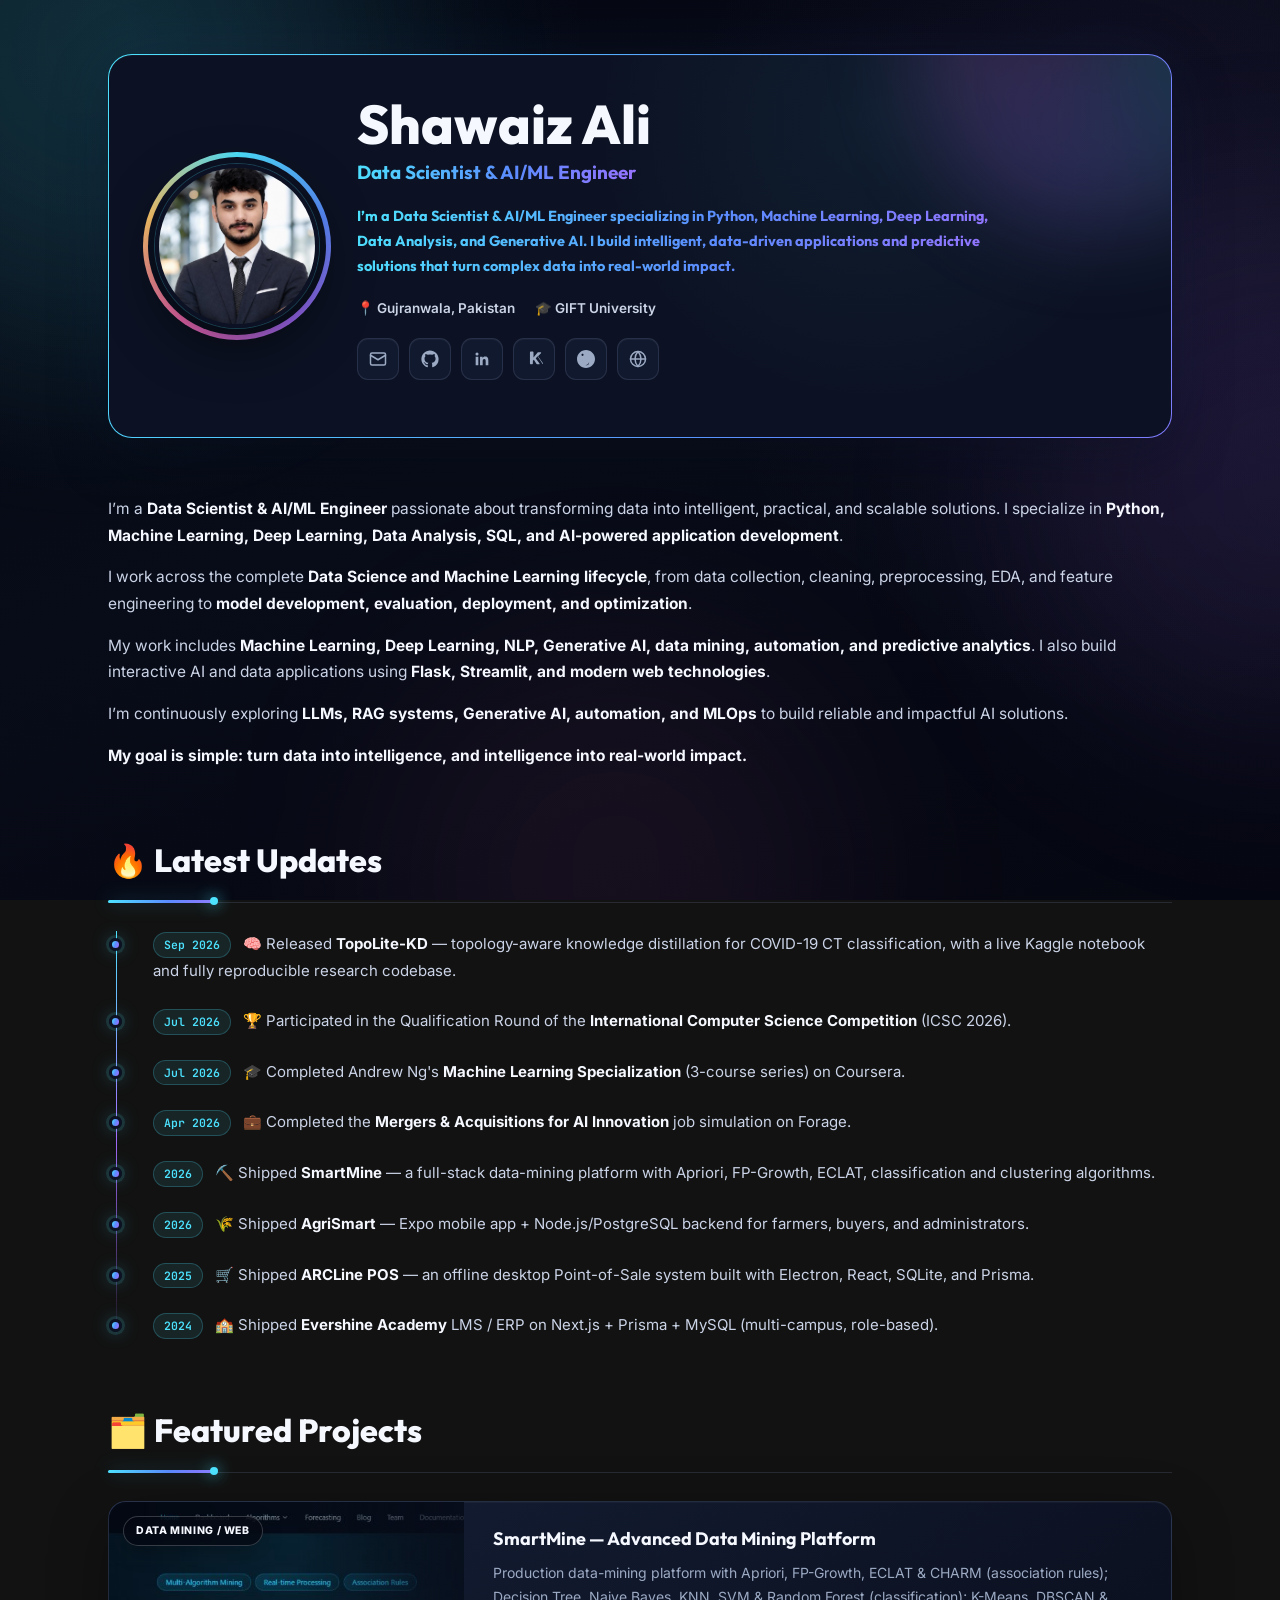
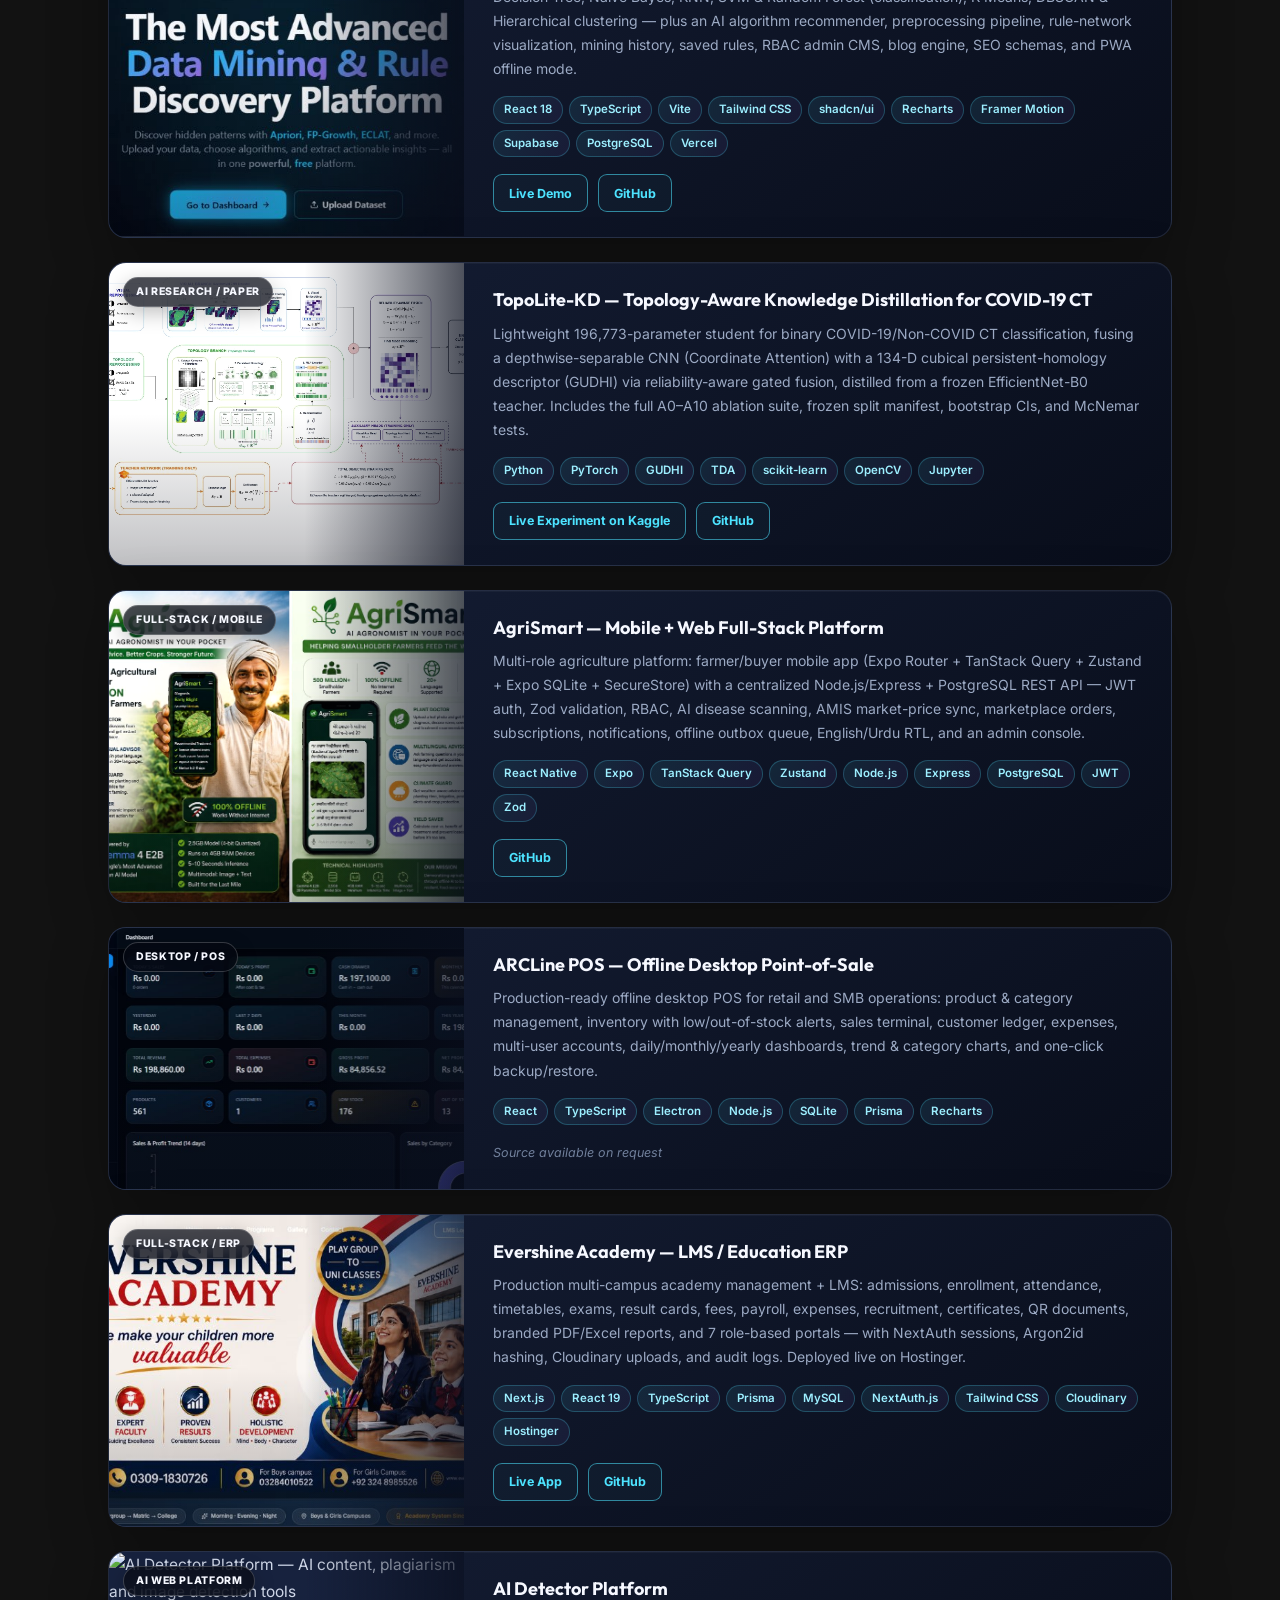
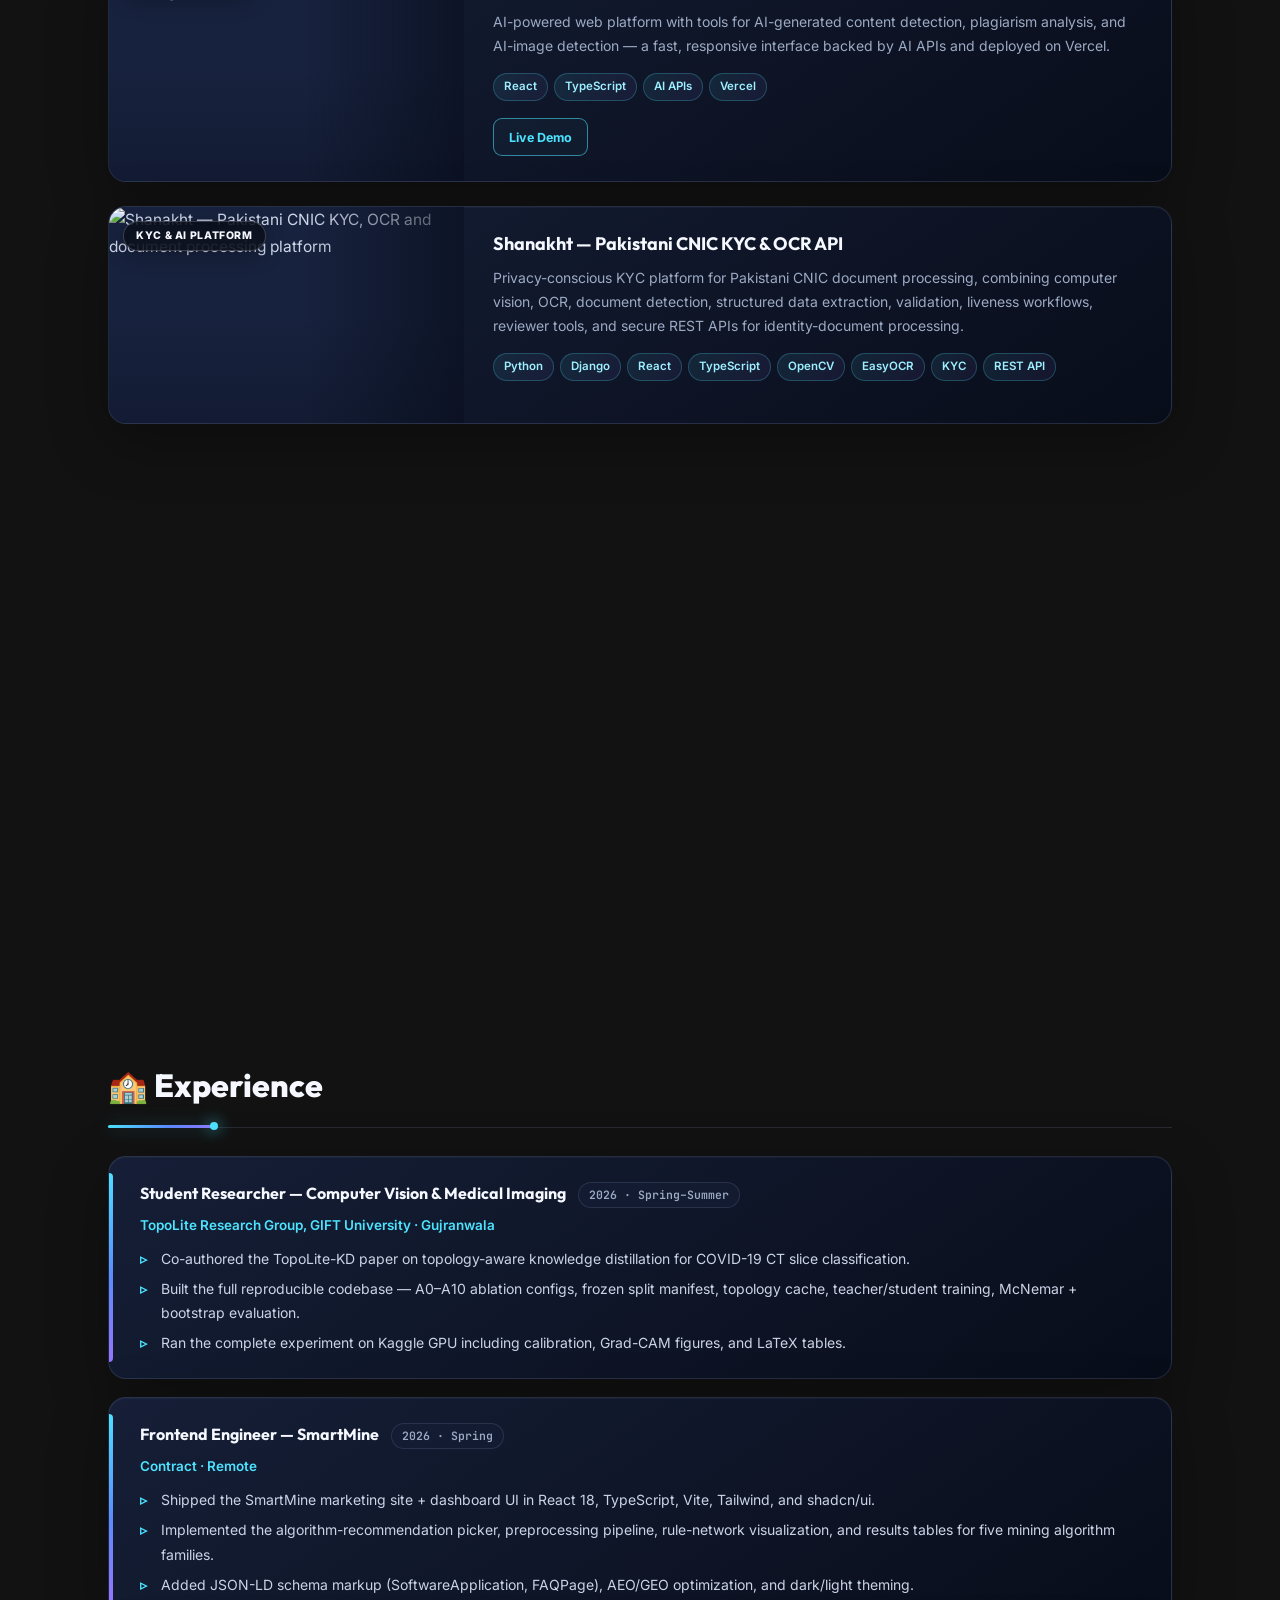
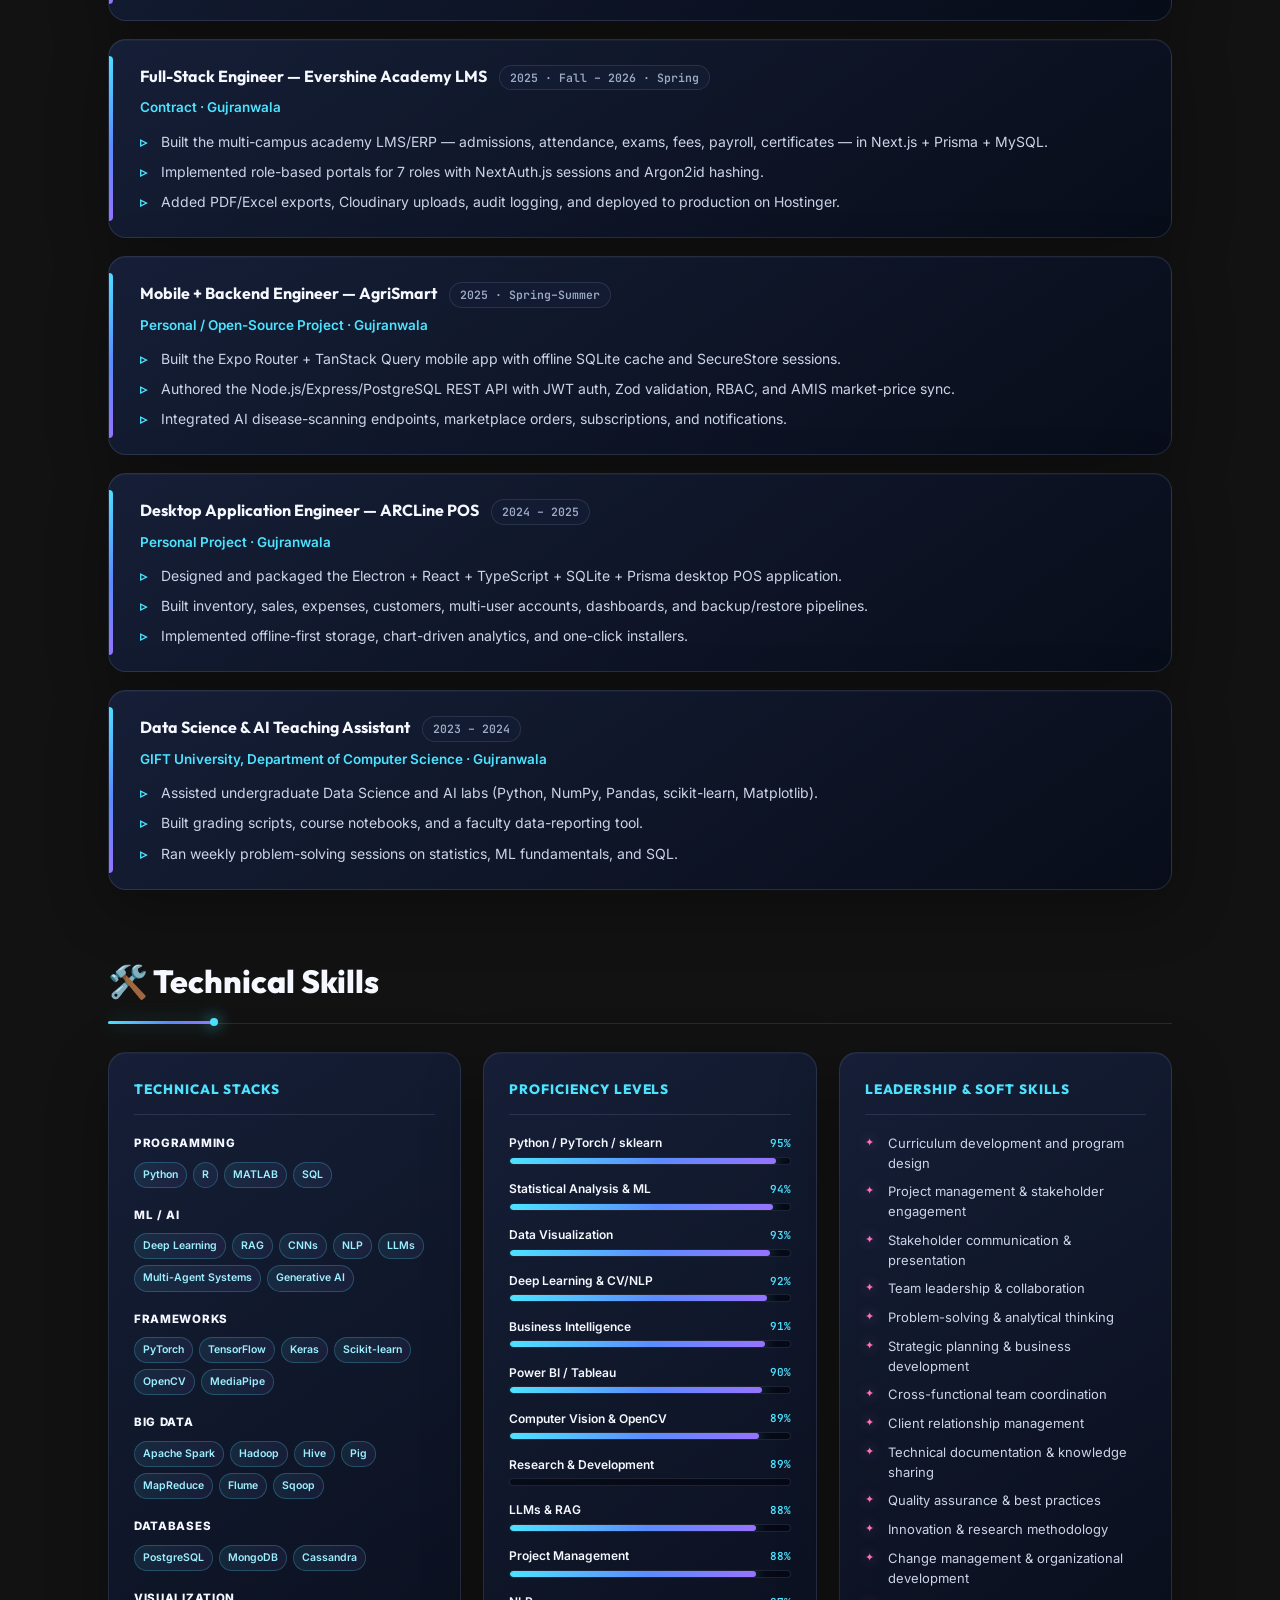
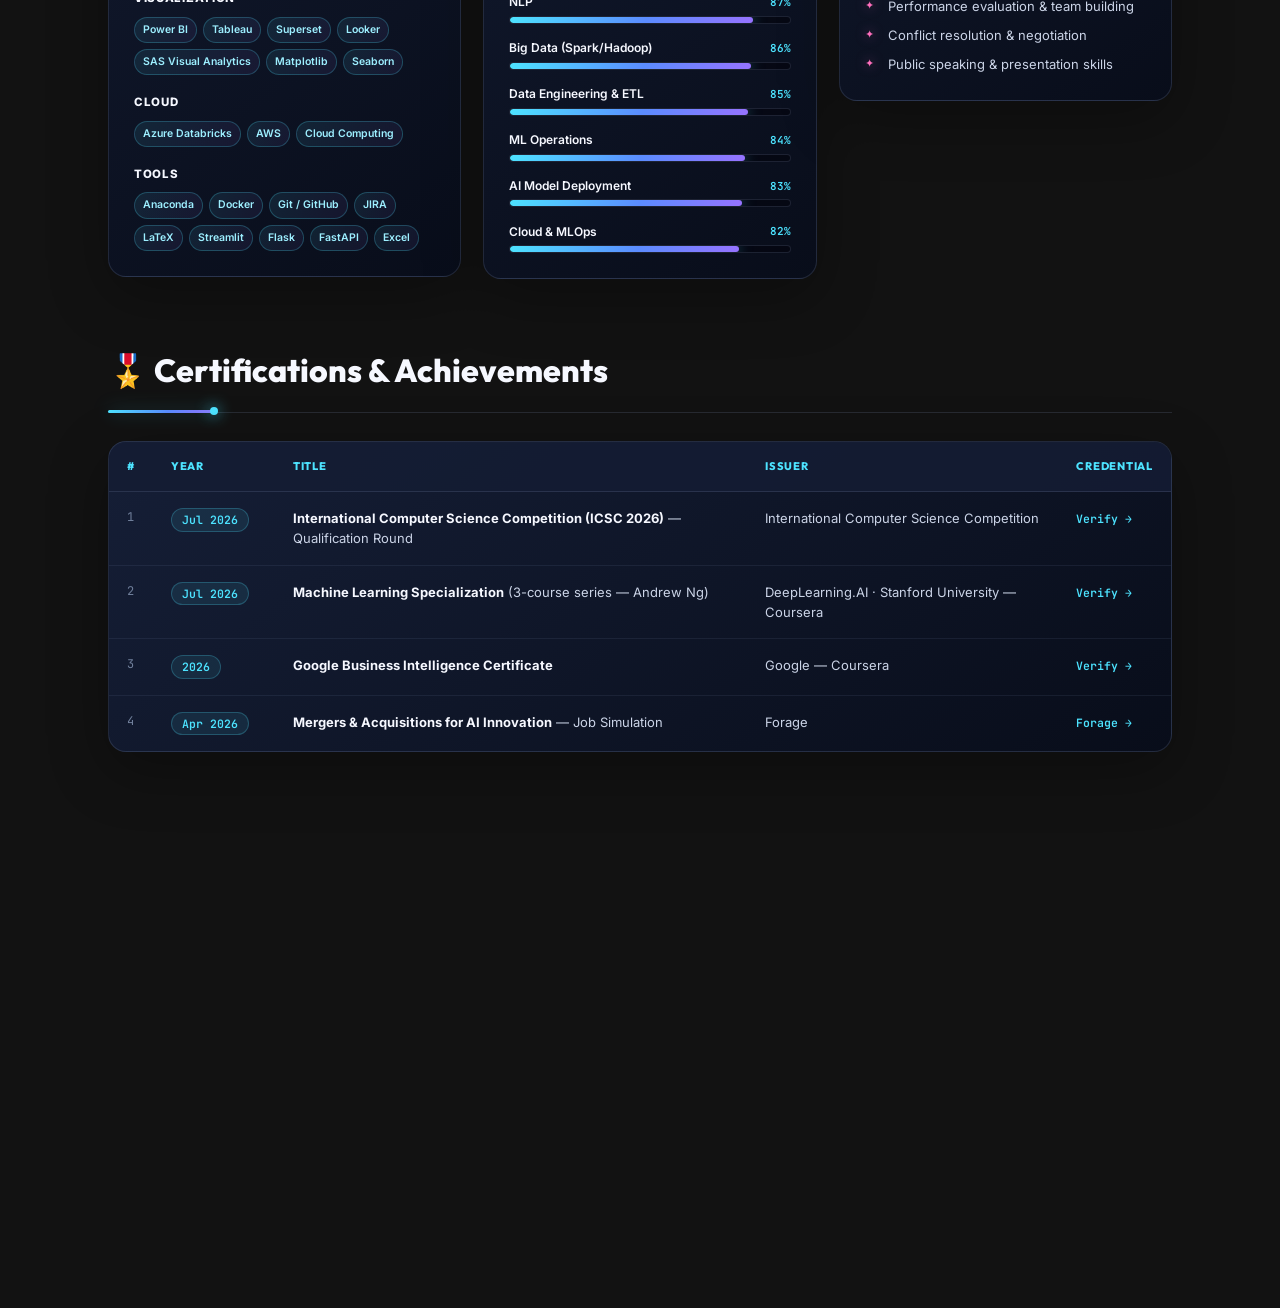
==== index.html @ fa4c25be "Update image source for Shanakht project" ====
<!doctype html>
<html lang="en" data-theme="dark">

<head>
  <meta charset="utf-8">
  <meta name="viewport" content="width=device-width, initial-scale=1">

  <title>Shawaiz Ali — Data Scientist &amp; AI/ML Engineer</title>
  <meta name="description"
    content="Shawaiz Ali — Data Scientist & AI/ML Engineer from Gujranwala, Pakistan. Building data-mining platforms, AI/ML research systems, full-stack apps, and production-ready solutions.">
  <meta name="author" content="Shawaiz Ali">
  <link rel="canonical" href="https://shawaiz-project.github.io/">

  <meta property="og:type" content="website">
  <meta property="og:site_name" content="Shawaiz Ali — Portfolio">
  <meta property="og:title" content="Shawaiz Ali — Data Scientist &amp; AI/ML Engineer">
  <meta property="og:description"
    content="Building data-mining platforms, AI research systems, full-stack apps, and production-ready solutions.">
  <meta property="og:url" content="https://shawaiz-project.github.io/">
  <meta property="og:image" content="https://shawaiz-project.github.io/assets/img/profile.jpg">

  <meta name="twitter:card" content="summary">
  <meta name="twitter:title" content="Shawaiz Ali — Data Scientist &amp; AI/ML Engineer">
  <meta name="twitter:description"
    content="Building data-mining platforms, AI research systems, full-stack apps, and production-ready solutions.">
  <meta name="twitter:image" content="https://shawaiz-project.github.io/assets/img/profile.jpg">

  <link rel="icon" href="assets/img/icons/favicon.ico" sizes="any">
  <link rel="icon" type="image/png" sizes="32x32" href="assets/img/icons/favicon-32x32.png">
  <link rel="icon" type="image/png" sizes="16x16" href="assets/img/icons/favicon-16x16.png">
  <link rel="apple-touch-icon" sizes="180x180" href="assets/img/icons/apple-touch-icon.png">
  <link rel="manifest" href="site.webmanifest">
  <meta name="theme-color" content="#0b1120">
  <meta name="apple-mobile-web-app-capable" content="yes">
  <meta name="apple-mobile-web-app-title" content="Shawaiz Ali">

  <link rel="stylesheet" href="assets/css/style.css">
  <link rel="stylesheet" href="assets/css/pwa.css">

  <script type="application/ld+json">
  {
    "@context": "https://schema.org",
    "@type": "Person",
    "name": "Shawaiz Ali",
    "jobTitle": "Data Scientist & AI/ML Engineer",
    "url": "https://shawaiz-project.github.io/",
    "image": "https://shawaiz-project.github.io/assets/img/profile.jpg",
    "email": "mailto:shawaiz.datascience@gmail.com",
    "address": { "@type": "PostalAddress", "addressLocality": "Gujranwala", "addressCountry": "PK" },
    "alumniOf": { "@type": "EducationalOrganization", "name": "GIFT University" },
    "sameAs": [
      "https://github.com/Shawaiz-Project",
      "https://github.com/Shawaiz-hub",
      "https://www.linkedin.com/in/shawaiz-ali-data-scientist",
      "https://www.kaggle.com/shawaizdatascience",
      "https://orcid.org/0009-0005-2409-2717",
      "https://shawaizali196.pythonanywhere.com"
    ]
  }
  </script>
  <!-- Google Links  -->
  <meta name="google-site-verification" content="W0aioeliMJbQw_43b_pzmqnx5bvhqj8ZmugzkHHJ_o0" />
</head>

<body>

  <a class="skip-link" href="#main">Skip to main content</a>
  <div class="bg-orbs" aria-hidden="true"><span></span><span></span><span></span></div>

  <main id="main" class="page">

    <!-- ============ PROFILE HERO ============ -->
    <section class="hero reveal in" id="home" aria-label="Profile">
      <div class="hero__inner">
        <div class="hero__avatar">
          <span class="hero__ring" aria-hidden="true"></span>
          <img src="assets/img/profile.jpg" alt="Portrait of Shawaiz Ali — Data Scientist and AI/ML Engineer"
            width="683" height="1024">
        </div>
        <div class="hero__meta">
          <h1>Shawaiz Ali</h1>
          <p class="hero__role">Data Scientist &amp; AI/ML Engineer</p>
          <p class="hero__bio hero__role">
            I’m a <strong>Data Scientist &amp; AI/ML Engineer</strong> specializing in
            <strong>Python, Machine Learning, Deep Learning, Data Analysis, and Generative AI</strong>.
            I build <strong>intelligent, data-driven applications and predictive solutions</strong>
            that turn complex data into real-world impact.
          </p>
          <ul class="hero__facts">
            <li>📍 Gujranwala, Pakistan</li>
            <li>🎓 GIFT University</li>
          </ul>

        

          <div class="hero__socials hero__role">
            <a href="mailto:shawaiz.datascience@gmail.com" aria-label="Email" title="Email">
              <svg viewBox="0 0 24 24" fill="none" stroke="currentColor" stroke-width="2" stroke-linecap="round"
                stroke-linejoin="round">
                <rect x="2" y="4" width="20" height="16" rx="2" />
                <path d="m22 7-10 6L2 7" />
              </svg>
            </a>
            <a href="https://github.com/Shawaiz-Project" target="_blank" rel="noopener noreferrer" aria-label="GitHub"
              title="GitHub">
              <svg viewBox="0 0 24 24" fill="currentColor">
                <path
                  d="M12 .5C5.65.5.5 5.65.5 12c0 5.08 3.29 9.39 7.86 10.91.58.11.79-.25.79-.55v-2.17c-3.2.7-3.87-1.36-3.87-1.36-.52-1.33-1.28-1.69-1.28-1.69-1.04-.71.08-.7.08-.7 1.15.08 1.76 1.19 1.76 1.19 1.03 1.76 2.7 1.25 3.35.96.1-.75.4-1.25.72-1.54-2.55-.29-5.24-1.28-5.24-5.69 0-1.26.45-2.28 1.19-3.09-.12-.29-.52-1.46.11-3.05 0 0 .97-.31 3.17 1.18a11 11 0 0 1 5.78 0c2.2-1.49 3.17-1.18 3.17-1.18.63 1.59.23 2.76.11 3.05.74.81 1.19 1.83 1.19 3.09 0 4.42-2.7 5.4-5.27 5.68.41.36.78 1.06.78 2.14v3.17c0 .31.21.67.8.55A11.51 11.51 0 0 0 23.5 12C23.5 5.65 18.35.5 12 .5z" />
              </svg>
            </a>
            <a href="https://www.linkedin.com/in/shawaiz-ali-data-scientist" target="_blank" rel="noopener noreferrer"
              aria-label="LinkedIn" title="LinkedIn">
              <svg viewBox="0 0 24 24" fill="currentColor">
                <path
                  d="M20.45 20.45h-3.55v-5.57c0-1.33-.03-3.04-1.85-3.04-1.85 0-2.14 1.45-2.14 2.94v5.67H9.36V9h3.41v1.56h.05c.47-.9 1.63-1.85 3.36-1.85 3.6 0 4.27 2.37 4.27 5.45v6.29zM5.34 7.43a2.06 2.06 0 1 1 0-4.12 2.06 2.06 0 0 1 0 4.12zM7.12 20.45H3.56V9h3.56v11.45z" />
              </svg>
            </a>
            <a href="https://www.kaggle.com/shawaizdatascience" target="_blank" rel="noopener noreferrer"
              aria-label="Kaggle" title="Kaggle">
              <svg viewBox="0 0 24 24" fill="currentColor">
                <path
                  d="M23.05 17.84 16.7 8.4l-.02-.02-2.35 2.98.02.02 5.03 6.46c.17.22.2.49.07.74-.13.24-.38.4-.67.4h-2.73c-.38 0-.7-.2-.88-.53l-3.36-5.5-1.3 1.53v3.1c0 .72-.58 1.3-1.3 1.3H7.9c-.72 0-1.3-.58-1.3-1.3V3.4c0-.72.58-1.3 1.3-1.3h2.13c.72 0 1.3.58 1.3 1.3v6.58l5.5-6.73c.2-.24.5-.38.82-.38h3.05c.34 0 .63.21.75.51.13.3.05.65-.2.86l-3.9 3.95 6.85 9.63c.13.18.15.42.05.62-.12.21-.34.33-.58.33z" />
              </svg>
            </a>
            <a href="https://orcid.org/0009-0005-2409-2717" target="_blank" rel="noopener noreferrer" aria-label="ORCID"
              title="ORCID">
              <svg viewBox="0 0 24 24" fill="currentColor">
                <path
                  d="M12 0C5.37 0 0 5.37 0 12s5.37 12 12 12 12-5.37 12-12S18.63 0 12 0zM7.37 4.98c.79 0 1.43.64 1.43 1.43s-.64 1.43-1.43 1.43-1.43-.64-1.43-1.43.64-1.43 1.43-1.43zm-2.2 14.9h2.88V9.24H5.17v10.64zm3.63 0h2.94s4.5-.19 4.5-5.32c0-5.13-4.27-5.32-4.27-5.32H8.8v10.64zm2.94-9.06h.92c2.94 0 3.5 2.12 3.5 4.74 0 2.62-.56 4.74-3.5 4.74h-.92V10.82z" />
              </svg>
            </a>
            <a href="https://shawaizali196.pythonanywhere.com/" target="_blank" rel="noopener noreferrer"
              aria-label="Portfolio website" title="Portfolio">
              <svg viewBox="0 0 24 24" fill="none" stroke="currentColor" stroke-width="2" stroke-linecap="round"
                stroke-linejoin="round">
                <circle cx="12" cy="12" r="10" />
                <path
                  d="M2 12h20M12 2a15.3 15.3 0 0 1 4 10 15.3 15.3 0 0 1-4 10 15.3 15.3 0 0 1-4-10 15.3 15.3 0 0 1 4-10z" />
              </svg>
            </a>
          </div>
        </div>
      </div>
    </section>

    <!-- ============ ABOUT ============ -->
    <section class="block reveal" id="about">
      <p>
        I’m a <strong>Data Scientist &amp; AI/ML Engineer</strong> passionate about
        transforming data into intelligent, practical, and scalable solutions.
        I specialize in <strong>Python, Machine Learning, Deep Learning, Data Analysis,
          SQL, and AI-powered application development</strong>.
      </p>

      <p>
        I work across the complete <strong>Data Science and Machine Learning lifecycle</strong>,
        from data collection, cleaning, preprocessing, EDA, and feature engineering
        to <strong>model development, evaluation, deployment, and optimization</strong>.
      </p>

      <p>
        My work includes <strong>Machine Learning, Deep Learning, NLP, Generative AI,
          data mining, automation, and predictive analytics</strong>. I also build
        interactive AI and data applications using <strong>Flask, Streamlit,
          and modern web technologies</strong>.
      </p>

      <p>
        I’m continuously exploring <strong>LLMs, RAG systems, Generative AI,
          automation, and MLOps</strong> to build reliable and impactful AI solutions.
      </p>

      <p>
        <strong>My goal is simple: turn data into intelligence, and intelligence into real-world impact.</strong>
      </p>
    </section>



    <!-- ============ LATEST UPDATES ============ -->
    <section class="block reveal" id="news">
      <h2>🔥 Latest Updates</h2>
      <ul class="timeline">
        <li><em>Sep 2026</em> 🧠 Released <strong>TopoLite-KD</strong> — topology-aware knowledge distillation for
          COVID-19 CT classification, with a live Kaggle notebook and fully reproducible research codebase.</li>
        <li><em>Jul 2026</em> 🏆 Participated in the Qualification Round of the <strong>International Computer Science
            Competition</strong> (ICSC 2026).</li>
        <li><em>Jul 2026</em> 🎓 Completed Andrew Ng's <strong>Machine Learning Specialization</strong> (3-course
          series) on Coursera.</li>
        <li><em>Apr 2026</em> 💼 Completed the <strong>Mergers &amp; Acquisitions for AI Innovation</strong> job
          simulation on Forage.</li>
        <li><em>2026</em> ⛏️ Shipped <strong>SmartMine</strong> — a full-stack data-mining platform with Apriori,
          FP-Growth, ECLAT, classification and clustering algorithms.</li>
        <li><em>2026</em> 🌾 Shipped <strong>AgriSmart</strong> — Expo mobile app + Node.js/PostgreSQL backend for
          farmers, buyers, and administrators.</li>
        <li><em>2025</em> 🛒 Shipped <strong>ARCLine POS</strong> — an offline desktop Point-of-Sale system built with
          Electron, React, SQLite, and Prisma.</li>
        <li><em>2024</em> 🏫 Shipped <strong>Evershine Academy</strong> LMS / ERP on Next.js + Prisma + MySQL
          (multi-campus, role-based).</li>
      </ul>
    </section>

    <!-- ============ FEATURED PROJECTS ============ -->
    <section class="block reveal" id="projects">
      <h2>🗂️ Featured Projects</h2>

      <article class="paper reveal">
        <div class="paper__media">
          <span class="badge">Data Mining / Web</span>
          <img src="assets/img/projects/smartmine.jpg"
            alt="SmartMine — data mining and rule discovery platform landing page" loading="lazy" width="1024"
            height="454">
        </div>
        <div class="paper__body">
          <h3>SmartMine — Advanced Data Mining Platform</h3>
          <p>Production data-mining platform with Apriori, FP-Growth, ECLAT &amp; CHARM (association rules); Decision
            Tree, Naive Bayes, KNN, SVM &amp; Random Forest (classification); K-Means, DBSCAN &amp; Hierarchical
            clustering — plus an AI algorithm recommender, preprocessing pipeline, rule-network visualization, mining
            history, saved rules, RBAC admin CMS, blog engine, SEO schemas, and PWA offline mode.</p>
          <div class="tags"><span>React 18</span><span>TypeScript</span><span>Vite</span><span>Tailwind
              CSS</span><span>shadcn/ui</span><span>Recharts</span><span>Framer
              Motion</span><span>Supabase</span><span>PostgreSQL</span><span>Vercel</span></div>
          <p class="links">
            <a href="https://advance-data-mining.vercel.app/" target="_blank" rel="noopener noreferrer"><strong>Live
                Demo</strong></a>
            <a href="https://github.com/Shawaiz-hub" target="_blank"
              rel="noopener noreferrer"><strong>GitHub</strong></a>
          </p>
        </div>
      </article>

      <article class="paper reveal">
        <div class="paper__media">
          <span class="badge">AI Research / Paper</span>
          <img src="assets/img/research/topolite-kd.jpg"
            alt="TopoLite-KD pipeline architecture — visual branch, topology branch, reliability-aware fusion and teacher network"
            loading="lazy" width="1024" height="594">
        </div>
        <div class="paper__body">
          <h3>TopoLite-KD — Topology-Aware Knowledge Distillation for COVID-19 CT</h3>
          <p>Lightweight 196,773-parameter student for binary COVID-19/Non-COVID CT classification, fusing a
            depthwise-separable CNN (Coordinate Attention) with a 134-D cubical persistent-homology descriptor (GUDHI)
            via reliability-aware gated fusion, distilled from a frozen EfficientNet-B0 teacher. Includes the full
            A0–A10 ablation suite, frozen split manifest, bootstrap CIs, and McNemar tests.</p>
          <div class="tags">
            <span>Python</span><span>PyTorch</span><span>GUDHI</span><span>TDA</span><span>scikit-learn</span><span>OpenCV</span><span>Jupyter</span>
          </div>
          <p class="links">
            <a href="https://www.kaggle.com/code/ibadatali/topokd-research-finalv" target="_blank"
              rel="noopener noreferrer"><strong>Live Experiment on Kaggle</strong></a>
            <a href="https://github.com/Shawaiz-Project/Research-Papers/tree/main/TopoLite-KD-Efficient-Topology-Aware-Knowledge-Distillation-for-COVID-19-CT-Slice-Classification"
              target="_blank" rel="noopener noreferrer"><strong>GitHub</strong></a>
          </p>
        </div>
      </article>

      <article class="paper reveal">
        <div class="paper__media">
          <span class="badge">Full-Stack / Mobile</span>
          <img src="assets/img/projects/agrismart.jpg"
            alt="AgriSmart — AI agronomist mobile app with plant doctor, multilingual advisor, and climate guard"
            loading="lazy" width="1024" height="683">
        </div>
        <div class="paper__body">
          <h3>AgriSmart — Mobile + Web Full-Stack Platform</h3>
          <p>Multi-role agriculture platform: farmer/buyer mobile app (Expo Router + TanStack Query + Zustand + Expo
            SQLite + SecureStore) with a centralized Node.js/Express + PostgreSQL REST API — JWT auth, Zod validation,
            RBAC, AI disease scanning, AMIS market-price sync, marketplace orders, subscriptions, notifications, offline
            outbox queue, English/Urdu RTL, and an admin console.</p>
          <div class="tags"><span>React Native</span><span>Expo</span><span>TanStack
              Query</span><span>Zustand</span><span>Node.js</span><span>Express</span><span>PostgreSQL</span><span>JWT</span><span>Zod</span>
          </div>
          <p class="links">
            <a href="https://github.com/Shawaiz-Project/AgriSmart-Mobile-and-web-App-v1" target="_blank"
              rel="noopener noreferrer"><strong>GitHub</strong></a>
          </p>
        </div>
      </article>

      <article class="paper reveal">
        <div class="paper__media">
          <span class="badge">Desktop / POS</span>
          <img src="assets/img/projects/arcline-pos.jpg"
            alt="ARCLine POS — offline desktop point-of-sale dashboard with sales, profit, and inventory stats"
            loading="lazy" width="1024" height="522">
        </div>
        <div class="paper__body">
          <h3>ARCLine POS — Offline Desktop Point-of-Sale</h3>
          <p>Production-ready offline desktop POS for retail and SMB operations: product &amp; category management,
            inventory with low/out-of-stock alerts, sales terminal, customer ledger, expenses, multi-user accounts,
            daily/monthly/yearly dashboards, trend &amp; category charts, and one-click backup/restore.</p>
          <div class="tags">
            <span>React</span><span>TypeScript</span><span>Electron</span><span>Node.js</span><span>SQLite</span><span>Prisma</span><span>Recharts</span>
          </div>
          <p class="links"><span class="links-note">Source available on request</span></p>
        </div>
      </article>

      <article class="paper reveal">
        <div class="paper__media">
          <span class="badge">Full-Stack / ERP</span>
          <img src="assets/img/projects/evershine.jpg"
            alt="Evershine Academy — multi-campus academy management system landing page" loading="lazy" width="1024"
            height="449">
        </div>
        <div class="paper__body">
          <h3>Evershine Academy — LMS / Education ERP</h3>
          <p>Production multi-campus academy management + LMS: admissions, enrollment, attendance, timetables, exams,
            result cards, fees, payroll, expenses, recruitment, certificates, QR documents, branded PDF/Excel reports,
            and 7 role-based portals — with NextAuth sessions, Argon2id hashing, Cloudinary uploads, and audit logs.
            Deployed live on Hostinger.</p>
          <div class="tags"><span>Next.js</span><span>React
              19</span><span>TypeScript</span><span>Prisma</span><span>MySQL</span><span>NextAuth.js</span><span>Tailwind
              CSS</span><span>Cloudinary</span><span>Hostinger</span></div>
          <p class="links">
            <a href="https://evershineacadmey.com/" target="_blank" rel="noopener noreferrer"><strong>Live
                App</strong></a>
            <a href="https://github.com/chaudhayabdullah786/evershine_lms" target="_blank"
              rel="noopener noreferrer"><strong>GitHub</strong></a>
          </p>
        </div>
      </article>

      <article class="paper reveal">
        <div class="paper__media">
          <span class="badge">AI Web Platform</span>
          <img src="https://ai-detector-shawaiz.vercel.app/assets/hero-bg-tnk6Fil0.jpg"
            alt="AI Detector Platform — AI content, plagiarism and image detection tools" loading="lazy" width="1200"
            height="750">
        </div>
        <div class="paper__body">
          <h3>AI Detector Platform</h3>
          <p>AI-powered web platform with tools for AI-generated content detection, plagiarism analysis, and AI-image
            detection — a fast, responsive interface backed by AI APIs and deployed on Vercel.</p>
          <div class="tags"><span>React</span><span>TypeScript</span><span>AI APIs</span><span>Vercel</span></div>
          <p class="links">
            <a href="https://ai-detector-shawaiz.vercel.app/" target="_blank" rel="noopener noreferrer"><strong>Live
                Demo</strong></a>
          </p>
        </div>
      </article>



  <article class="paper reveal">
    <div class="paper__media">
      <span class="badge">KYC & AI Platform</span>
      <img
        src="https://res.cloudinary.com/g3a1loza/image/upload/v1789840183/portfolio/qrs56wxpl92qurlsfheg.png"
        alt="Shanakht — Pakistani CNIC KYC, OCR and document processing platform"
        loading="lazy"
        width="1200"
        height="750">
    </div>
  
    <div class="paper__body">
      <h3>Shanakht — Pakistani CNIC KYC & OCR API</h3>
        
      <p>
        Privacy-conscious KYC platform for Pakistani CNIC document processing,
        combining computer vision, OCR, document detection, structured data
        extraction, validation, liveness workflows, reviewer tools, and secure
        REST APIs for identity-document processing.
      </p>
      
      <div class="tags">
        <span>Python</span>
        <span>Django</span>
        <span>React</span>
        <span>TypeScript</span>
        <span>OpenCV</span>
        <span>EasyOCR</span>
        <span>KYC</span>
        <span>REST API</span>
      </div>
      
      <!-- <p class="links">
        <a
          href="YOUR_LIVE_URL"
          target="_blank"
          rel="noopener noreferrer">
          <strong>Live Demo</strong>
        </a>
      
        <a
          href="YOUR_GITHUB_URL"
          target="_blank"
          rel="noopener noreferrer">
          <strong>GitHub</strong>
        </a>
      </p> -->
  </div>
  </article>

    </section>

    <!-- ============ RESEARCH ============ -->
    <section class="block reveal" id="research">
      <h2>🎓 Research</h2>
      <article class="paper paper--wide reveal">
        <div class="paper__media">
          <span class="badge">Research</span>
          <img src="assets/img/research/topolite-kd.jpg" alt="TopoLite-KD full pipeline architecture diagram"
            loading="lazy" width="1024" height="594">
        </div>
        <div class="paper__body">
          <h3>TopoLite-KD: Efficient Topology-Aware Knowledge Distillation for COVID-19 CT Slice Classification</h3>
          <p class="research__authors"><strong>Authors:</strong> Ibadat Ali · Shawaiz Ali · Muhammad Abdullah · Muhammad
            Usama</p>
          <p class="research__venue"><em>Department of Computer Science, GIFT University, Gujranwala, Pakistan —
              2026</em></p>
          <p>Binary CT classification recipe combining a depthwise-separable visual encoder, a fixed 134-D
            persistent-homology descriptor, reliability-aware gated fusion, and supervised response-based distillation
            from a frozen EfficientNet-B0 teacher. Frozen split, 12-config ablation suite (A0–A10), bootstrap CIs and
            paired McNemar tests.</p>
          <p class="links">
            <a href="https://www.kaggle.com/code/ibadatali/topokd-research-finalv" target="_blank"
              rel="noopener noreferrer"><strong>Live Experiment on Kaggle</strong></a>
            <a href="https://github.com/Shawaiz-Project/Research-Papers/tree/main/TopoLite-KD-Efficient-Topology-Aware-Knowledge-Distillation-for-COVID-19-CT-Slice-Classification"
              target="_blank" rel="noopener noreferrer"><strong>GitHub</strong></a>
          </p>
        </div>
      </article>
    </section>

    <!-- ============ EXPERIENCE ============ -->
    <section class="block reveal" id="experience">
      <h2>🏫 Experience</h2>
      <ul class="exp-list">
        <li class="reveal">
          <strong>Student Researcher — Computer Vision &amp; Medical Imaging</strong> <em>2026 · Spring–Summer</em><br>
          <span class="exp-org">TopoLite Research Group, GIFT University · Gujranwala</span>
          <ul>
            <li>Co-authored the TopoLite-KD paper on topology-aware knowledge distillation for COVID-19 CT slice
              classification.</li>
            <li>Built the full reproducible codebase — A0–A10 ablation configs, frozen split manifest, topology cache,
              teacher/student training, McNemar + bootstrap evaluation.</li>
            <li>Ran the complete experiment on Kaggle GPU including calibration, Grad-CAM figures, and LaTeX tables.
            </li>
          </ul>
        </li>
        <li class="reveal">
          <strong>Frontend Engineer — SmartMine</strong> <em>2026 · Spring</em><br>
          <span class="exp-org">Contract · Remote</span>
          <ul>
            <li>Shipped the SmartMine marketing site + dashboard UI in React 18, TypeScript, Vite, Tailwind, and
              shadcn/ui.</li>
            <li>Implemented the algorithm-recommendation picker, preprocessing pipeline, rule-network visualization, and
              results tables for five mining algorithm families.</li>
            <li>Added JSON-LD schema markup (SoftwareApplication, FAQPage), AEO/GEO optimization, and dark/light
              theming.</li>
          </ul>
        </li>
        <li class="reveal">
          <strong>Full-Stack Engineer — Evershine Academy LMS</strong> <em>2025 · Fall – 2026 · Spring</em><br>
          <span class="exp-org">Contract · Gujranwala</span>
          <ul>
            <li>Built the multi-campus academy LMS/ERP — admissions, attendance, exams, fees, payroll, certificates — in
              Next.js + Prisma + MySQL.</li>
            <li>Implemented role-based portals for 7 roles with NextAuth.js sessions and Argon2id hashing.</li>
            <li>Added PDF/Excel exports, Cloudinary uploads, audit logging, and deployed to production on Hostinger.
            </li>
          </ul>
        </li>
        <li class="reveal">
          <strong>Mobile + Backend Engineer — AgriSmart</strong> <em>2025 · Spring–Summer</em><br>
          <span class="exp-org">Personal / Open-Source Project · Gujranwala</span>
          <ul>
            <li>Built the Expo Router + TanStack Query mobile app with offline SQLite cache and SecureStore sessions.
            </li>
            <li>Authored the Node.js/Express/PostgreSQL REST API with JWT auth, Zod validation, RBAC, and AMIS
              market-price sync.</li>
            <li>Integrated AI disease-scanning endpoints, marketplace orders, subscriptions, and notifications.</li>
          </ul>
        </li>
        <li class="reveal">
          <strong>Desktop Application Engineer — ARCLine POS</strong> <em>2024 – 2025</em><br>
          <span class="exp-org">Personal Project · Gujranwala</span>
          <ul>
            <li>Designed and packaged the Electron + React + TypeScript + SQLite + Prisma desktop POS application.</li>
            <li>Built inventory, sales, expenses, customers, multi-user accounts, dashboards, and backup/restore
              pipelines.</li>
            <li>Implemented offline-first storage, chart-driven analytics, and one-click installers.</li>
          </ul>
        </li>
        <li class="reveal">
          <strong>Data Science &amp; AI Teaching Assistant</strong> <em>2023 – 2024</em><br>
          <span class="exp-org">GIFT University, Department of Computer Science · Gujranwala</span>
          <ul>
            <li>Assisted undergraduate Data Science and AI labs (Python, NumPy, Pandas, scikit-learn, Matplotlib).</li>
            <li>Built grading scripts, course notebooks, and a faculty data-reporting tool.</li>
            <li>Ran weekly problem-solving sessions on statistics, ML fundamentals, and SQL.</li>
          </ul>
        </li>
      </ul>
    </section>

    <!-- ============ TECHNICAL SKILLS (3-column like reference) ============ -->
    <section class="block reveal" id="skills">
      <h2>🛠️ Technical Skills</h2>

      <div class="skills-3col">
        <!-- Column 1 · Technical Stacks -->
        <div class="skills-col reveal">
          <h3 class="col-title">Technical Stacks</h3>
          <div class="stack-group">
            <h4>Programming</h4>
            <div class="tags"><span>Python</span><span>R</span><span>MATLAB</span><span>SQL</span></div>
          </div>
          <div class="stack-group">
            <h4>ML / AI</h4>
            <div class="tags"><span>Deep
                Learning</span><span>RAG</span><span>CNNs</span><span>NLP</span><span>LLMs</span><span>Multi-Agent
                Systems</span><span>Generative AI</span></div>
          </div>
          <div class="stack-group">
            <h4>Frameworks</h4>
            <div class="tags">
              <span>PyTorch</span><span>TensorFlow</span><span>Keras</span><span>Scikit-learn</span><span>OpenCV</span><span>MediaPipe</span>
            </div>
          </div>
          <div class="stack-group">
            <h4>Big Data</h4>
            <div class="tags"><span>Apache
                Spark</span><span>Hadoop</span><span>Hive</span><span>Pig</span><span>MapReduce</span><span>Flume</span><span>Sqoop</span>
            </div>
          </div>
          <div class="stack-group">
            <h4>Databases</h4>
            <div class="tags"><span>PostgreSQL</span><span>MongoDB</span><span>Cassandra</span></div>
          </div>
          <div class="stack-group">
            <h4>Visualization</h4>
            <div class="tags"><span>Power BI</span><span>Tableau</span><span>Superset</span><span>Looker</span><span>SAS
                Visual Analytics</span><span>Matplotlib</span><span>Seaborn</span></div>
          </div>
          <div class="stack-group">
            <h4>Cloud</h4>
            <div class="tags"><span>Azure Databricks</span><span>AWS</span><span>Cloud Computing</span></div>
          </div>
          <div class="stack-group">
            <h4>Tools</h4>
            <div class="tags"><span>Anaconda</span><span>Docker</span><span>Git /
                GitHub</span><span>JIRA</span><span>LaTeX</span><span>Streamlit</span><span>Flask</span><span>FastAPI</span><span>Excel</span>
            </div>
          </div>
        </div>

        <!-- Column 2 · Proficiency Levels -->
        <div class="skills-col reveal">
          <h3 class="col-title">Proficiency Levels</h3>
          <div class="bars">
            <div class="bar-row"><span class="bar-label">Python / PyTorch / sklearn</span><span
                class="bar-pct">95%</span><span class="bar"><span class="bar-fill" data-value="95"></span></span></div>
            <div class="bar-row"><span class="bar-label">Statistical Analysis &amp; ML</span><span
                class="bar-pct">94%</span><span class="bar"><span class="bar-fill" data-value="94"></span></span></div>
            <div class="bar-row"><span class="bar-label">Data Visualization</span><span class="bar-pct">93%</span><span
                class="bar"><span class="bar-fill" data-value="93"></span></span></div>
            <div class="bar-row"><span class="bar-label">Deep Learning &amp; CV/NLP</span><span
                class="bar-pct">92%</span><span class="bar"><span class="bar-fill" data-value="92"></span></span></div>
            <div class="bar-row"><span class="bar-label">Business Intelligence</span><span
                class="bar-pct">91%</span><span class="bar"><span class="bar-fill" data-value="91"></span></span></div>
            <div class="bar-row"><span class="bar-label">Power BI / Tableau</span><span class="bar-pct">90%</span><span
                class="bar"><span class="bar-fill" data-value="90"></span></span></div>
            <div class="bar-row"><span class="bar-label">Computer Vision &amp; OpenCV</span><span
                class="bar-pct">89%</span><span class="bar"><span class="bar-fill" data-value="89"></span></span></div>
            <div class="bar-row"><span class="bar-label">Research &amp; Development</span><span
                class="bar-pct">89%</span><span class="bar"><span class="bar-fill" data-value="89"></span></span></div>
            <div class="bar-row"><span class="bar-label">LLMs &amp; RAG</span><span class="bar-pct">88%</span><span
                class="bar"><span class="bar-fill" data-value="88"></span></span></div>
            <div class="bar-row"><span class="bar-label">Project Management</span><span class="bar-pct">88%</span><span
                class="bar"><span class="bar-fill" data-value="88"></span></span></div>
            <div class="bar-row"><span class="bar-label">NLP</span><span class="bar-pct">87%</span><span
                class="bar"><span class="bar-fill" data-value="87"></span></span></div>
            <div class="bar-row"><span class="bar-label">Big Data (Spark/Hadoop)</span><span
                class="bar-pct">86%</span><span class="bar"><span class="bar-fill" data-value="86"></span></span></div>
            <div class="bar-row"><span class="bar-label">Data Engineering &amp; ETL</span><span
                class="bar-pct">85%</span><span class="bar"><span class="bar-fill" data-value="85"></span></span></div>
            <div class="bar-row"><span class="bar-label">ML Operations</span><span class="bar-pct">84%</span><span
                class="bar"><span class="bar-fill" data-value="84"></span></span></div>
            <div class="bar-row"><span class="bar-label">AI Model Deployment</span><span class="bar-pct">83%</span><span
                class="bar"><span class="bar-fill" data-value="83"></span></span></div>
            <div class="bar-row"><span class="bar-label">Cloud &amp; MLOps</span><span class="bar-pct">82%</span><span
                class="bar"><span class="bar-fill" data-value="82"></span></span></div>
          </div>
        </div>

        <!-- Column 3 · Leadership & Soft Skills -->
        <div class="skills-col reveal">
          <h3 class="col-title">Leadership &amp; Soft Skills</h3>
          <ul class="soft-list">
            <li>Curriculum development and program design</li>
            <li>Project management &amp; stakeholder engagement</li>
            <li>Stakeholder communication &amp; presentation</li>
            <li>Team leadership &amp; collaboration</li>
            <li>Problem-solving &amp; analytical thinking</li>
            <li>Strategic planning &amp; business development</li>
            <li>Cross-functional team coordination</li>
            <li>Client relationship management</li>
            <li>Technical documentation &amp; knowledge sharing</li>
            <li>Quality assurance &amp; best practices</li>
            <li>Innovation &amp; research methodology</li>
            <li>Change management &amp; organizational development</li>
            <li>Performance evaluation &amp; team building</li>
            <li>Conflict resolution &amp; negotiation</li>
            <li>Public speaking &amp; presentation skills</li>
          </ul>
        </div>
      </div>
    </section>

    <!-- ============ CERTIFICATIONS (table, like reference) ============ -->
    <section class="block reveal" id="certifications">
      <h2>🎖️ Certifications &amp; Achievements</h2>
      <div class="table-wrap reveal">
        <table class="certs-table">
          <thead>
            <tr>
              <th>#</th>
              <th>Year</th>
              <th>Title</th>
              <th>Issuer</th>
              <th>Credential</th>
            </tr>
          </thead>
          <tbody>
            <tr>
              <td>1</td>
              <td><span class="yr">Jul 2026</span></td>
              <td><strong>International Computer Science Competition (ICSC 2026)</strong> — Qualification Round</td>
              <td>International Computer Science Competition</td>
              <td><a class="verify"
                  href="https://icscompetition.org/c/Certificate-QR-2026-1037FAE943EB-9039ede33fcbb1b33e0ddf9a97033700.pdf"
                  target="_blank" rel="noopener noreferrer">Verify →</a></td>
            </tr>
            <tr>
              <td>2</td>
              <td><span class="yr">Jul 2026</span></td>
              <td><strong>Machine Learning Specialization</strong> (3-course series — Andrew Ng)</td>
              <td>DeepLearning.AI · Stanford University — Coursera</td>
              <td><a class="verify" href="https://coursera.org/share/d47f27a0f2040377fe042c78d7241b4b" target="_blank"
                  rel="noopener noreferrer">Verify →</a></td>
            </tr>
            <tr>
              <td>3</td>
              <td><span class="yr">2026</span></td>
              <td><strong>Google Business Intelligence Certificate</strong></td>
              <td>Google — Coursera</td>
              <td><a class="verify" href="https://coursera.org/share/abf97910627017f79221d00696082b82" target="_blank"
                  rel="noopener noreferrer">Verify →</a></td>
            </tr>
            <tr>
              <td>4</td>
              <td><span class="yr">Apr 2026</span></td>
              <td><strong>Mergers &amp; Acquisitions for AI Innovation</strong> — Job Simulation</td>
              <td>Forage</td>
              <td><a class="verify" href="https://www.theforage.com/" target="_blank" rel="noopener noreferrer">Forage
                  →</a></td>
            </tr>
          </tbody>
        </table>
      </div>
    </section>

    <!-- ============ EDUCATION ============ -->
    <section class="block reveal" id="education">
      <h2>📖 Education</h2>
      <div class="edu-card reveal">
        <p>
          <em class="yr">2023 – Present</em> <strong>Bachelor of Science in Data Science</strong>,
          GIFT University (Gujranwala Institute of Future Technology), Gujranwala, Punjab, Pakistan.
        </p>
        <p>🟢 <strong>CGPA: 3.1</strong> — I am a student at GIFT University with a strong interest in Data Science and
          analytics. I am continuously learning how to work with data to extract meaningful insights through statistical
          analysis, data visualization, and machine-learning techniques.</p>
        <p class="courses"><strong>Selected Coursework:</strong> Data Science &amp; Analytics · Machine Learning ·
          Artificial Intelligence · Computer Vision · Data Mining · Big Data Analytics · Deep Learning · Statistical
          Analysis.</p>
      </div>
    </section>

  </main>

  <aside class="pwa-update" id="pwa-update" aria-label="Portfolio update" hidden>
    <p role="status">A new portfolio version is ready.</p>
    <button class="pwa-button" id="pwa-refresh" type="button">Update now</button>
    <button class="pwa-button pwa-secondary" id="pwa-later" type="button">Later</button>
  </aside>

  <script src="assets/js/app.js" defer></script>
  <script src="assets/js/pwa.js" defer></script>
</body>

</html>
---- assets/css/style.css ----
/* ============================================================================
   Shawaiz Ali — Portfolio
   Enhanced cinematic gradient system · pure HTML/CSS/JS · dark-first
   Structure preserved: no navbar, contact area, or footer.
   ============================================================================ */

@import url('https://fonts.googleapis.com/css2?family=Inter:wght@300;400;500;600;700&family=Outfit:wght@400;500;600;700;800&family=JetBrains+Mono:wght@400;600&display=swap');

:root {
  --font-body: 'Inter', -apple-system, BlinkMacSystemFont, 'Segoe UI', sans-serif;
  --font-head: 'Outfit', sans-serif;
  --font-mono: 'JetBrains Mono', monospace;
  --container: 1120px;
  --radius: 18px;
  --radius-sm: 10px;
  --ease: cubic-bezier(.22, 1, .36, 1);
  --bg: #050711;
  --surface: rgba(12, 18, 35, .84);
  --surface-solid: #0c1223;
  --surface-2: rgba(20, 29, 52, .76);
  --surface-3: #17223e;
  --ink: #f6f8ff;
  --text: #cbd4e7;
  --muted: #9caac4;
  --faint: #71809c;
  --border: rgba(138, 156, 194, .18);
  --border-soft: rgba(138, 156, 194, .1);
  --border-hover: rgba(96, 222, 255, .52);
  --cyan: #4de3ff;
  --blue: #5b8cff;
  --violet: #a66cff;
  --pink: #ff6fbd;
  --gold: #ffc86b;
  --accent: var(--cyan);
  --accent-hover: #a3f3ff;
  --accent-soft: rgba(77, 227, 255, .09);
  --accent-ring: rgba(77, 227, 255, .23);
  --gradient-spectrum: linear-gradient(110deg, var(--cyan), var(--blue) 28%, var(--violet) 56%, var(--pink) 78%, var(--gold));
  --gradient-cool: linear-gradient(125deg, var(--cyan), var(--blue) 48%, var(--violet));
  --gradient-surface: linear-gradient(145deg, rgba(22, 32, 58, .92), rgba(8, 13, 27, .92));
  --shadow: 0 18px 60px rgba(0, 0, 0, .3), inset 0 1px 0 rgba(255, 255, 255, .035);
  --shadow-hover: 0 26px 76px rgba(0, 0, 0, .44), 0 0 36px rgba(77, 227, 255, .08), inset 0 1px 0 rgba(255, 255, 255, .07);
  --shadow-glow: 0 12px 35px rgba(91, 140, 255, .28), 0 0 22px rgba(77, 227, 255, .14);
}

*, *::before, *::after { box-sizing: border-box; margin: 0; padding: 0; }
html { scroll-behavior: smooth; overflow-x: clip; color-scheme: dark; }
body {
  min-width: 320px;
  overflow-x: hidden;
  font-family: var(--font-body);
  font-size: 15.5px;
  line-height: 1.72;
  color: var(--text);
  background:
    radial-gradient(circle at 10% 5%, rgba(77, 227, 255, .075), transparent 29rem),
    radial-gradient(circle at 92% 24%, rgba(166, 108, 255, .07), transparent 32rem),
    linear-gradient(160deg, #050711 0%, #080c18 48%, #050711 100%);
  background-attachment: fixed;
  -webkit-font-smoothing: antialiased;
  text-rendering: optimizeLegibility;
}
body::before {
  content: '';
  position: fixed;
  inset: 0;
  z-index: -2;
  pointer-events: none;
  opacity: .2;
  background-image:
    linear-gradient(rgba(255,255,255,.025) 1px, transparent 1px),
    linear-gradient(90deg, rgba(255,255,255,.025) 1px, transparent 1px);
  background-size: 72px 72px;
  mask-image: linear-gradient(to bottom, black, transparent 78%);
}
img { display: block; max-width: 100%; height: auto; }
a { color: var(--accent); text-decoration: none; transition: color .25s var(--ease); }
a:hover { color: var(--accent-hover); }
ul { list-style: none; }
::selection { color: var(--ink); background: rgba(166, 108, 255, .42); }
::-webkit-scrollbar { width: 10px; }
::-webkit-scrollbar-track { background: var(--bg); }
::-webkit-scrollbar-thumb { border: 2px solid var(--bg); border-radius: 10px; background: linear-gradient(var(--cyan), var(--violet)); }
:focus-visible { outline: 2px solid var(--cyan); outline-offset: 4px; border-radius: 5px; }

.skip-link { position: absolute; top: 0; left: -9999px; z-index: 999; padding: 10px 18px; border-radius: 0 0 10px; color: #050711; background: var(--cyan); font-weight: 800; }
.skip-link:focus { left: 0; color: #050711; }

.bg-orbs { position: fixed; inset: 0; z-index: -1; overflow: hidden; pointer-events: none; }
.bg-orbs span { position: absolute; border-radius: 50%; filter: blur(110px); opacity: .56; will-change: transform; }
.bg-orbs span:nth-child(1) { width: 35rem; height: 35rem; top: -14rem; left: -12rem; background: rgba(77, 227, 255, .2); animation: driftOne 18s ease-in-out infinite alternate; }
.bg-orbs span:nth-child(2) { width: 32rem; height: 32rem; top: 25%; right: -16rem; background: rgba(166, 108, 255, .18); animation: driftTwo 23s ease-in-out infinite alternate; }
.bg-orbs span:nth-child(3) { width: 29rem; height: 29rem; bottom: -13rem; left: 30%; background: rgba(255, 111, 189, .13); animation: driftThree 20s ease-in-out infinite alternate; }
@keyframes driftOne { to { transform: translate(22vw, 15vh) scale(1.15); } }
@keyframes driftTwo { to { transform: translate(-18vw, 18vh) scale(.85); } }
@keyframes driftThree { to { transform: translate(14vw, -22vh) scale(1.12); } }
@keyframes spectrumShift { to { background-position: 200% center; } }
@keyframes spin { to { transform: rotate(360deg); } }
@keyframes pulseGlow { 50% { opacity: .62; filter: blur(15px); } }
@keyframes shine { to { transform: translateX(180%) skewX(-18deg); } }
@keyframes barFlow { to { background-position: 200% center; } }

.page { width: min(100%, var(--container)); margin: 0 auto; padding: 54px 28px 100px; }
.hero,
.paper,
.exp-list > li,
.skills-col,
.table-wrap,
.edu-card { isolation: isolate; }

.hero {
  position: relative;
  overflow: hidden;
  margin-bottom: 58px;
  padding: 42px 46px;
  border: 1px solid transparent;
  border-radius: calc(var(--radius) + 6px);
  background: linear-gradient(var(--surface-solid), var(--surface-solid)) padding-box, var(--gradient-spectrum) border-box;
  background-size: 100% 100%, 240% 240%;
  box-shadow: var(--shadow), 0 0 70px rgba(91, 140, 255, .08);
  animation: heroBorder 9s linear infinite;
}
@keyframes heroBorder { 50% { background-position: 0 0, 100% 50%; } }
.hero::before {
  content: '';
  position: absolute;
  width: 23rem;
  aspect-ratio: 1;
  right: -7rem;
  top: -12rem;
  z-index: -1;
  border-radius: 50%;
  background: conic-gradient(from 90deg, rgba(77,227,255,.18), rgba(166,108,255,.22), rgba(255,111,189,.14), rgba(77,227,255,.18));
  filter: blur(44px);
  animation: spin 19s linear infinite;
}
.hero::after { content: ''; position: absolute; inset: 0; z-index: -1; opacity: .35; background: radial-gradient(circle at var(--mx, 72%) var(--my, 18%), rgba(77,227,255,.16), transparent 34%); transition: opacity .3s; }
.hero__inner { display: flex; align-items: center; gap: 38px; }
.hero__avatar { position: relative; flex: 0 0 auto; }
.hero__avatar img { position: relative; z-index: 2; width: 164px; height: 164px; object-fit: cover; object-position: center 18%; border: 4px solid var(--surface-solid); border-radius: 50%; box-shadow: 0 0 0 1px var(--accent-ring), 0 18px 50px rgba(0,0,0,.5); }
.hero__ring { position: absolute; inset: -12px; z-index: 1; border-radius: 50%; background: conic-gradient(from 0deg, var(--cyan), var(--blue), var(--violet), var(--pink), var(--gold), var(--cyan)); animation: spin 7s linear infinite, pulseGlow 3s ease-in-out infinite; }
.hero__ring::after { content: ''; position: absolute; inset: 5px; border-radius: inherit; background: var(--surface-solid); }
.hero__meta { min-width: 0; }
.hero__meta h1 { margin-bottom: 4px; color: var(--ink); font-family: var(--font-head); font-size: clamp(2.15rem, 5vw, 3.4rem); font-weight: 800; letter-spacing: 0; line-height: 1.02; }
.hero__role { width: fit-content; margin-bottom: 15px; font-family: var(--font-head); font-size: clamp(1rem, 2.3vw, 1.18rem); font-weight: 700; background: var(--gradient-spectrum); background-size: 200% auto; background-clip: text; -webkit-background-clip: text; color: transparent; -webkit-text-fill-color: transparent; animation: spectrumShift 6s linear infinite; }
.hero__bio { max-width: 65ch; margin-bottom: 18px; color: var(--muted); font-size: 14.5px; }
.hero__facts { display: flex; flex-wrap: wrap; gap: 8px 20px; margin-bottom: 18px; }
.hero__facts li { color: var(--text); font-size: 13.5px; font-weight: 600; }
.hero__socials { display: flex; flex-wrap: wrap; gap: 10px; }
.hero__socials a { display: grid; width: 42px; height: 42px; place-items: center; border: 1px solid var(--border); border-radius: 11px; color: var(--muted); background: rgba(18, 28, 51, .72); box-shadow: inset 0 1px rgba(255,255,255,.04); transition: transform .3s var(--ease), color .3s, border-color .3s, box-shadow .3s; }
.hero__socials a:hover { transform: translateY(-4px); color: var(--ink); border-color: var(--accent); box-shadow: var(--shadow-glow); }
.hero__socials svg { width: 18px; height: 18px; }

.block { position: relative; margin-bottom: 64px; }
.block > p { margin-bottom: 15px; font-size: 15.5px; }
.block strong { color: var(--ink); }
.block h2 { position: relative; margin-bottom: 28px; padding-bottom: 14px; color: var(--ink); border-bottom: 1px solid var(--border); font-family: var(--font-head); font-size: clamp(1.48rem, 3vw, 2rem); font-weight: 800; letter-spacing: 0; }
.block h2::before { content: ''; position: absolute; left: 0; bottom: -1px; width: 108px; height: 3px; border-radius: 3px; background: var(--gradient-spectrum); background-size: 200% auto; animation: spectrumShift 5s linear infinite; box-shadow: 0 0 18px rgba(77,227,255,.34); }
.block h2::after { content: ''; position: absolute; left: 102px; bottom: -3px; width: 8px; height: 8px; border-radius: 50%; background: var(--cyan); box-shadow: 0 0 15px var(--cyan); }

.timeline { position: relative; margin-left: 8px; padding-left: 31px; border-left: 1px solid transparent; border-image: linear-gradient(to bottom, var(--cyan), var(--violet), transparent) 1; }
.timeline li { position: relative; padding: 0 0 24px 5px; font-size: 15px; transition: transform .25s var(--ease), color .25s; }
.timeline li:last-child { padding-bottom: 0; }
.timeline li:hover { transform: translateX(5px); color: var(--ink); }
.timeline li::before { content: ''; position: absolute; top: 7px; left: -39px; width: 13px; height: 13px; border: 3px solid var(--surface-solid); border-radius: 50%; background: var(--gradient-spectrum); background-size: 200% auto; box-shadow: 0 0 0 3px rgba(77,227,255,.12), 0 0 18px rgba(77,227,255,.35); animation: spectrumShift 4s linear infinite; }
.timeline em, .yr { display: inline-block; margin-right: 8px; padding: 2px 10px; border: 1px solid var(--accent-ring); border-radius: 999px; color: var(--cyan); background: var(--accent-soft); font-family: var(--font-mono); font-size: 11.5px; font-style: normal; font-weight: 600; white-space: nowrap; }

.paper { --mx: 50%; --my: 50%; position: relative; display: grid; grid-template-columns: 355px 1fr; overflow: hidden; margin-bottom: 24px; border: 1px solid var(--border); border-radius: var(--radius); background: var(--gradient-surface); box-shadow: var(--shadow); transition: transform .4s var(--ease), box-shadow .4s var(--ease), border-color .4s; }
.paper::before, .exp-list > li::after, .skills-col::after, .edu-card::after { content: ''; position: absolute; inset: 0; z-index: -1; pointer-events: none; opacity: 0; background: radial-gradient(520px circle at var(--mx, 50%) var(--my, 50%), rgba(77,227,255,.13), transparent 42%); transition: opacity .4s; }
.paper:hover, .paper:focus-within { transform: translateY(-7px); border-color: var(--border-hover); box-shadow: var(--shadow-hover); }
.paper:hover::before, .paper:focus-within::before, .exp-list > li:hover::after, .skills-col:hover::after, .edu-card:hover::after { opacity: 1; }
.paper--wide { grid-template-columns: 1.05fr .95fr; }
.paper__media { position: relative; min-height: 215px; overflow: hidden; background: var(--surface-3); }
.paper__media img { position: absolute; inset: 0; width: 100%; height: 100%; object-fit: cover; filter: saturate(.88) contrast(1.04); transition: transform .7s var(--ease), filter .5s; }
.paper:hover .paper__media img { transform: scale(1.055); filter: saturate(1.08) contrast(1.06); }
.paper__media::after { content: ''; position: absolute; inset: 0; pointer-events: none; background: linear-gradient(90deg, transparent 55%, rgba(9,14,29,.72)), linear-gradient(0deg, rgba(5,7,17,.25), transparent 50%); }
.paper__media::before { content: ''; position: absolute; top: 0; left: -70%; z-index: 2; width: 35%; height: 100%; pointer-events: none; background: linear-gradient(90deg, transparent, rgba(255,255,255,.15), transparent); transform: skewX(-18deg); }
.paper:hover .paper__media::before { animation: shine 1.15s var(--ease); }
.badge { position: absolute; z-index: 3; top: 14px; left: 14px; padding: 5px 12px; border: 1px solid rgba(255,255,255,.2); border-radius: 999px; color: var(--ink); background: rgba(5,7,17,.72); backdrop-filter: blur(12px); box-shadow: 0 6px 20px rgba(0,0,0,.25); font-size: 10.5px; font-weight: 800; letter-spacing: .06em; text-transform: uppercase; }
.paper__body { align-self: center; padding: 25px 29px; }
.paper__body h3 { margin-bottom: 9px; color: var(--ink); font-family: var(--font-head); font-size: 18px; font-weight: 700; line-height: 1.35; }
.paper__body p { margin-bottom: 15px; color: var(--muted); font-size: 14px; }
.research__authors, .research__venue { margin-bottom: 6px !important; font-size: 13px !important; }
.research__venue { color: var(--faint) !important; }
.tags { display: flex; flex-wrap: wrap; gap: 6px; margin-bottom: 17px; }
.tags span { padding: 3px 10px; border: 1px solid var(--accent-ring); border-radius: 999px; color: #9defff; background: linear-gradient(120deg, rgba(77,227,255,.095), rgba(166,108,255,.075)); font-size: 11.5px; font-weight: 600; transition: transform .25s var(--ease), border-color .25s, background .25s; }
.paper:hover .tags span, .skills-col:hover .tags span { border-color: rgba(77,227,255,.38); }
.tags span:hover { transform: translateY(-2px); background: rgba(77,227,255,.15); }
.links { display: flex; flex-wrap: wrap; gap: 10px; margin-bottom: 0 !important; }
.links a { display: inline-flex; align-items: center; min-height: 38px; padding: 7px 15px; border: 1px solid rgba(77,227,255,.55); border-radius: 9px; color: var(--cyan); background: rgba(77,227,255,.035); font-size: 12.5px; transition: transform .25s var(--ease), color .25s, box-shadow .25s, background .25s; }
.links a strong { color: inherit; }
.links a:hover { transform: translateY(-3px); color: var(--ink); background: var(--gradient-cool); box-shadow: var(--shadow-glow); }
.links-note { color: var(--faint); font-size: 12.5px; font-style: italic; }

.exp-list { display: grid; gap: 18px; }
.exp-list > li { --mx: 50%; --my: 50%; position: relative; overflow: hidden; padding: 23px 27px 23px 31px; border: 1px solid var(--border); border-radius: var(--radius); background: var(--gradient-surface); box-shadow: var(--shadow); transition: transform .35s var(--ease), border-color .35s, box-shadow .35s; }
.exp-list > li:hover { transform: translateY(-5px); border-color: rgba(166,108,255,.42); box-shadow: var(--shadow-hover); }
.exp-list > li::before { content: ''; position: absolute; top: 16px; bottom: 16px; left: 0; width: 4px; border-radius: 0 5px 5px 0; background: var(--gradient-spectrum); background-size: auto 200%; animation: barFlow 5s linear infinite; }
.exp-list strong { color: var(--ink); font-family: var(--font-head); font-size: 16px; font-weight: 700; }
.exp-list em { display: inline-block; margin-left: 8px; padding: 2px 10px; border: 1px solid var(--border); border-radius: 999px; color: var(--muted); background: var(--surface-2); font-family: var(--font-mono); font-size: 11.5px; font-style: normal; font-weight: 600; white-space: nowrap; }
.exp-org { display: inline-block; margin: 6px 0 10px; color: var(--cyan); font-size: 13.5px; font-weight: 600; }
.exp-list ul { display: grid; gap: 6px; }
.exp-list ul li { position: relative; padding-left: 21px; color: var(--text); font-size: 14px; }
.exp-list ul li::before { content: '▹'; position: absolute; left: 0; color: var(--cyan); font-weight: 800; }

.skills-3col { display: grid; grid-template-columns: 1.06fr 1fr 1fr; gap: 22px; align-items: start; }
.skills-col { --mx: 50%; --my: 50%; position: relative; overflow: hidden; padding: 25px; border: 1px solid var(--border); border-radius: var(--radius); background: var(--gradient-surface); box-shadow: var(--shadow); transition: transform .35s var(--ease), border-color .35s, box-shadow .35s; }
.skills-col:hover { transform: translateY(-5px); border-color: rgba(77,227,255,.35); box-shadow: var(--shadow-hover); }
.col-title { margin-bottom: 19px; padding-bottom: 13px; border-bottom: 1px solid var(--border); color: var(--cyan); font-family: var(--font-head); font-size: 13.5px; font-weight: 800; letter-spacing: .07em; text-transform: uppercase; }
.stack-group { margin-bottom: 18px; }
.stack-group:last-child { margin-bottom: 0; }
.stack-group h4 { margin-bottom: 8px; color: var(--ink); font-size: 11.5px; font-weight: 800; letter-spacing: .06em; text-transform: uppercase; }
.stack-group .tags { margin-bottom: 0; }
.stack-group .tags span { padding: 3px 8px; font-size: 10.5px; }
.bars { display: grid; gap: 15px; }
.bar-row { display: grid; grid-template-columns: 1fr auto; gap: 4px 10px; align-items: center; }
.bar-label { color: var(--ink); font-size: 12px; font-weight: 600; line-height: 1.35; }
.bar-pct { color: var(--cyan); font-family: var(--font-mono); font-size: 11px; font-weight: 600; }
.bar { grid-column: 1 / -1; height: 8px; overflow: hidden; border: 1px solid var(--border); border-radius: 8px; background: rgba(5,7,17,.7); }
.bar-fill { display: block; width: 0; height: 100%; border-radius: inherit; background: var(--gradient-spectrum); background-size: 200% auto; box-shadow: 0 0 14px rgba(77,227,255,.55); transition: width 1.25s var(--ease); animation: spectrumShift 4s linear infinite; }
.soft-list { display: grid; gap: 9px; }
.soft-list li { position: relative; padding-left: 23px; color: var(--text); font-size: 13px; line-height: 1.52; }
.soft-list li::before { content: '✦'; position: absolute; left: 0; color: var(--pink); font-size: 11px; filter: drop-shadow(0 0 6px rgba(255,111,189,.6)); }

.table-wrap { overflow: hidden; overflow-x: auto; border: 1px solid var(--border); border-radius: var(--radius); background: var(--gradient-surface); box-shadow: var(--shadow); }
.certs-table { width: 100%; min-width: 680px; border-collapse: collapse; }
.certs-table th { padding: 15px 18px; border-bottom: 1px solid var(--border); color: var(--cyan); background: rgba(20,29,52,.86); font-family: var(--font-head); font-size: 11px; font-weight: 800; letter-spacing: .07em; text-align: left; text-transform: uppercase; }
.certs-table td { padding: 16px 18px; border-bottom: 1px solid var(--border-soft); color: var(--text); font-size: 13px; line-height: 1.55; vertical-align: top; }
.certs-table tbody tr { transition: background .25s, transform .25s; }
.certs-table tbody tr:last-child td { border-bottom: 0; }
.certs-table tbody tr:hover { background: linear-gradient(90deg, rgba(77,227,255,.06), rgba(166,108,255,.045)); }
.certs-table td:first-child { color: var(--faint); font-family: var(--font-mono); font-size: 12px; }
.certs-table strong { color: var(--ink); }
.verify { color: var(--cyan); font-family: var(--font-mono); font-size: 11.5px; font-weight: 600; white-space: nowrap; }
.verify:hover { text-decoration: underline; text-underline-offset: 4px; }

.edu-card { --mx: 50%; --my: 50%; position: relative; overflow: hidden; padding: 28px 31px; border: 1px solid transparent; border-radius: var(--radius); background: linear-gradient(var(--surface-solid), var(--surface-solid)) padding-box, var(--gradient-spectrum) border-box; background-size: 100%, 200% auto; box-shadow: var(--shadow); transition: transform .35s var(--ease), box-shadow .35s; animation: heroBorder 10s linear infinite; }
.edu-card:hover { transform: translateY(-5px); box-shadow: var(--shadow-hover); }
.edu-card::before { content: ''; position: absolute; top: 0; right: 0; left: 0; height: 3px; background: var(--gradient-spectrum); background-size: 200% auto; animation: spectrumShift 5s linear infinite; }
.edu-card p { margin-bottom: 12px; font-size: 14.5px; }
.edu-card p:last-child { margin-bottom: 0; }
.edu-card strong { color: var(--ink); }
.edu-card .courses { color: var(--muted); font-size: 13.5px; }

.reveal { opacity: 0; transform: translateY(24px) scale(.99); transition: opacity .7s var(--ease), transform .7s var(--ease); transition-delay: var(--d, 0s); }
.reveal.in { opacity: 1; transform: none; }

@media (max-width: 1024px) {
  .paper, .paper--wide { grid-template-columns: 310px 1fr; }
}
@media (max-width: 900px) {
  .skills-3col { grid-template-columns: 1fr 1fr; }
  .skills-col:last-child { grid-column: 1 / -1; }
}
@media (max-width: 760px) {
  .page { padding: 30px 16px 64px; }
  .hero { padding: 30px 23px; margin-bottom: 48px; }
  .hero__inner { flex-direction: column; gap: 23px; text-align: center; }
  .hero__role { margin-inline: auto; }
  .hero__bio { margin-inline: auto; }
  .hero__facts, .hero__socials { justify-content: center; }
  .hero__avatar img { width: 142px; height: 142px; }
  .paper, .paper--wide { grid-template-columns: 1fr; }
  .paper__media { min-height: 230px; aspect-ratio: 16 / 9; }
  .paper__media img { position: absolute; }
  .paper__media::after { background: linear-gradient(0deg, rgba(9,14,29,.7), transparent 48%); }
  .exp-list > li { padding: 20px 19px 20px 25px; }
  .exp-list em { margin-top: 6px; margin-left: 0; }
}
@media (max-width: 640px) {
  .skills-3col { grid-template-columns: 1fr; }
  .skills-col:last-child { grid-column: auto; }
  .block { margin-bottom: 50px; }
  .block h2 { margin-bottom: 22px; }
  .timeline { padding-left: 24px; }
  .timeline li::before { left: -32px; }
  .paper__body { padding: 21px 19px 23px; }
  .paper__media { min-height: 190px; }
  .edu-card { padding: 23px 20px; }
}
@media (max-width: 380px) {
  .page { padding-inline: 12px; }
  .hero { padding: 25px 16px; }
  .hero__avatar img { width: 122px; height: 122px; }
  .hero__socials a { width: 39px; height: 39px; }
  .timeline em { display: table; margin-bottom: 6px; }
}
@media (prefers-reduced-motion: reduce) {
  html { scroll-behavior: auto; }
  *, *::before, *::after { animation-duration: .01ms !important; animation-iteration-count: 1 !important; transition-duration: .01ms !important; }
  .reveal { opacity: 1; transform: none; }
}
---- assets/css/pwa.css ----
/* PWA controls inherit the portfolio's existing visual theme. */
[hidden] { display: none !important; }
.pwa-actions { margin-top: 1rem; max-width: 42rem; }
.pwa-actions details { margin-top: .6rem; font-size: .9rem; }
.pwa-actions summary { cursor: pointer; color: var(--cyan); padding-block: .35rem; }
.pwa-actions details p { margin-top: .5rem; }
.pwa-actions [role="status"] { font-size: .85rem; color: var(--muted); margin-top: .5rem; }
.pwa-button {
  display: inline-flex; justify-content: center; align-items: center;
  min-height: 44px; padding: .65rem 1rem; border: 1px solid var(--cyan);
  border-radius: 10px; background: var(--cyan); color: #050711;
  font: inherit; font-weight: 600; cursor: pointer;
}
.pwa-button:focus-visible, .pwa-actions summary:focus-visible {
  outline: 3px solid var(--ink); outline-offset: 4px;
}
.pwa-button:disabled { opacity: .6; cursor: wait; }
.pwa-secondary { background: transparent; color: var(--text); border-color: var(--border); }
.pwa-update {
  position: fixed; z-index: 100; bottom: max(1rem, env(safe-area-inset-bottom));
  right: max(1rem, env(safe-area-inset-right)); left: 1rem; margin-left: auto;
  max-width: 28rem; padding: 1rem; border: 1px solid var(--border-hover);
  border-radius: var(--radius); background: var(--surface-solid); box-shadow: var(--shadow);
  display: flex; flex-wrap: wrap; gap: .75rem;
}
.pwa-update p { flex-basis: 100%; }
@media (display-mode: standalone) {
  body { overscroll-behavior-y: contain; }
}
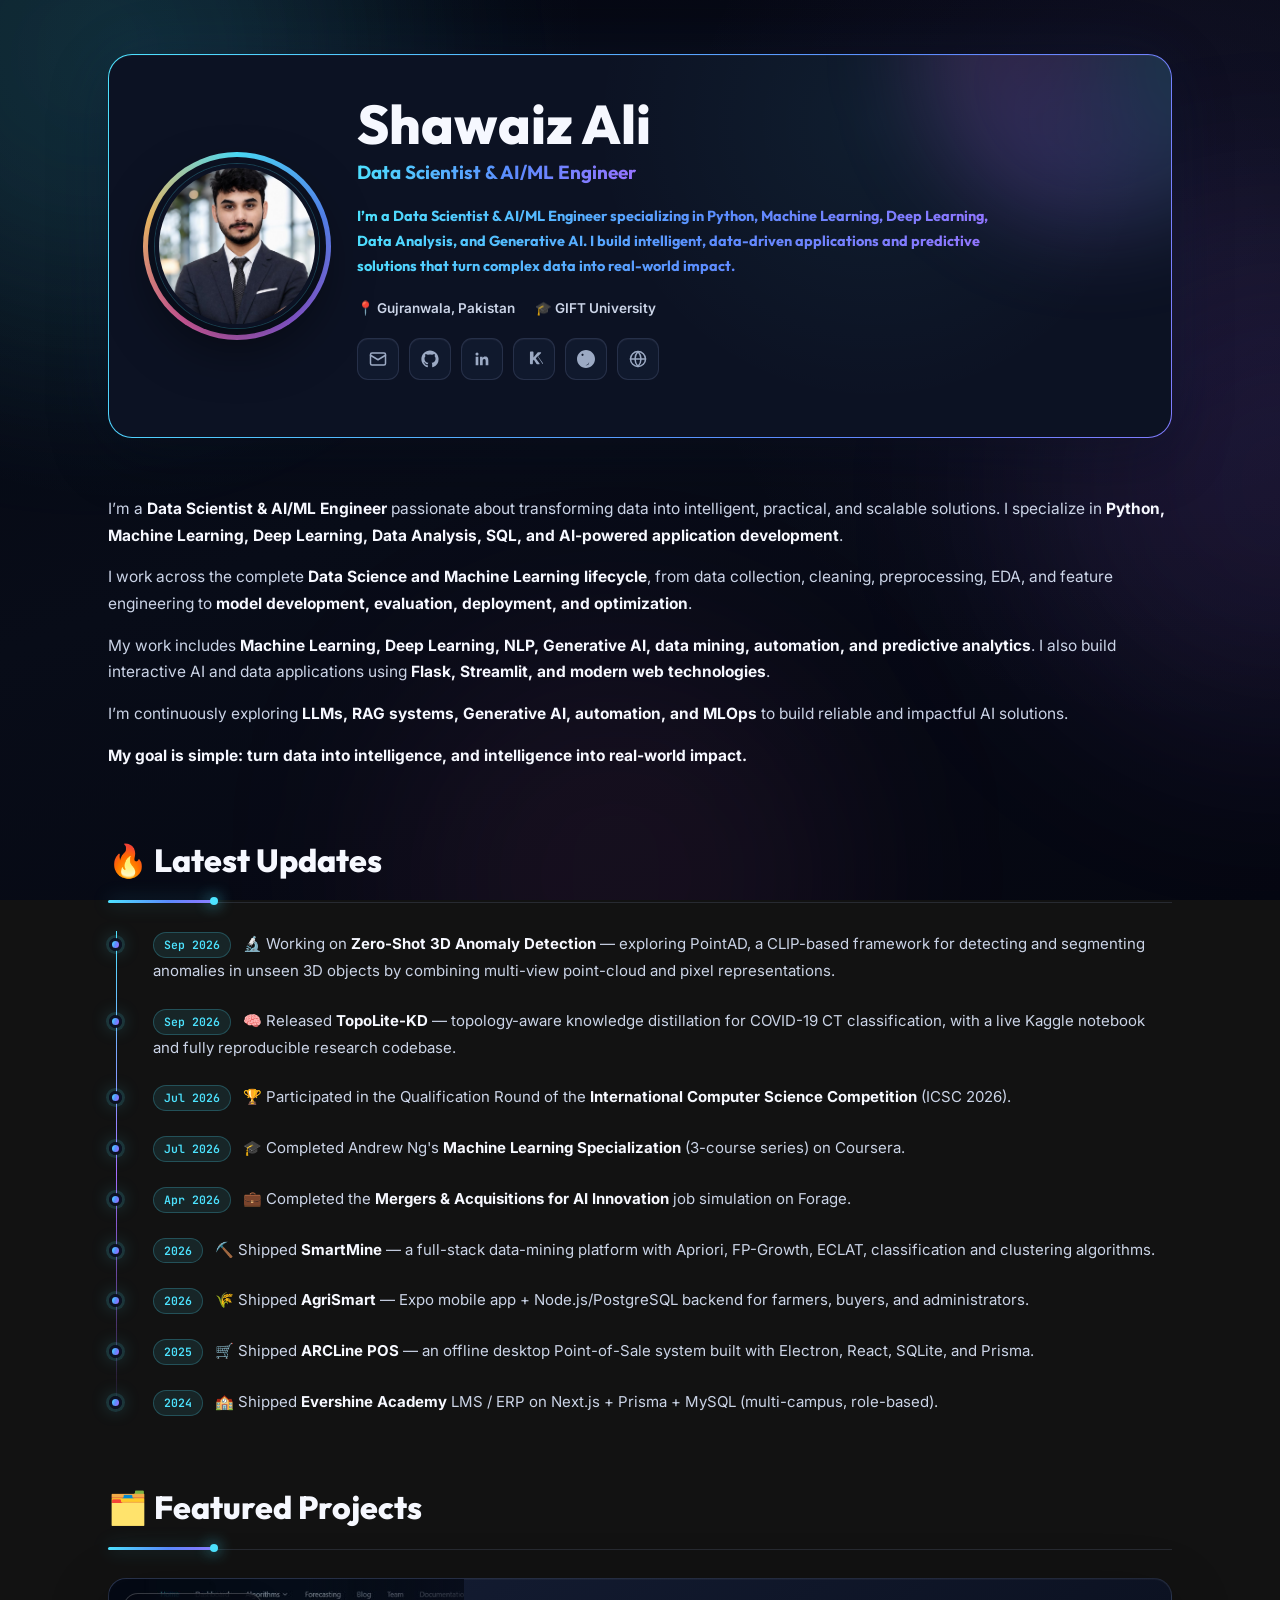
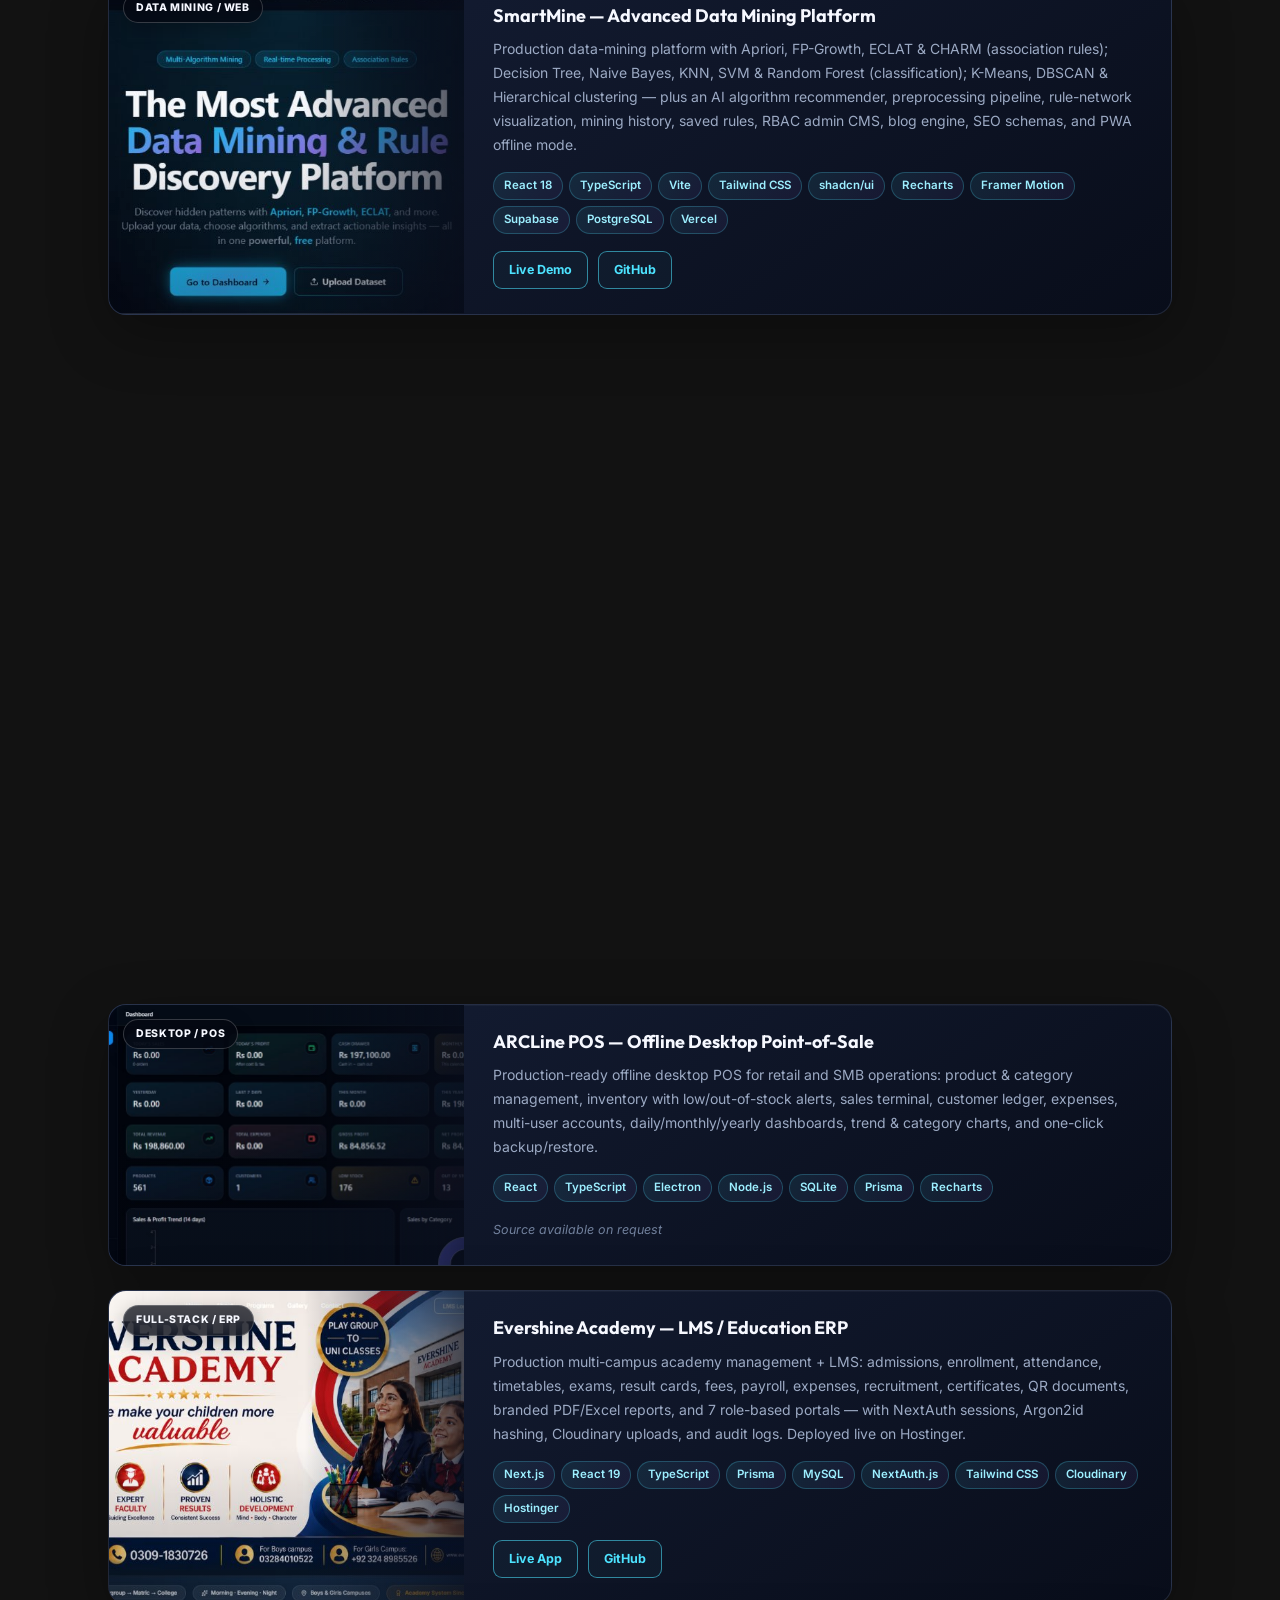
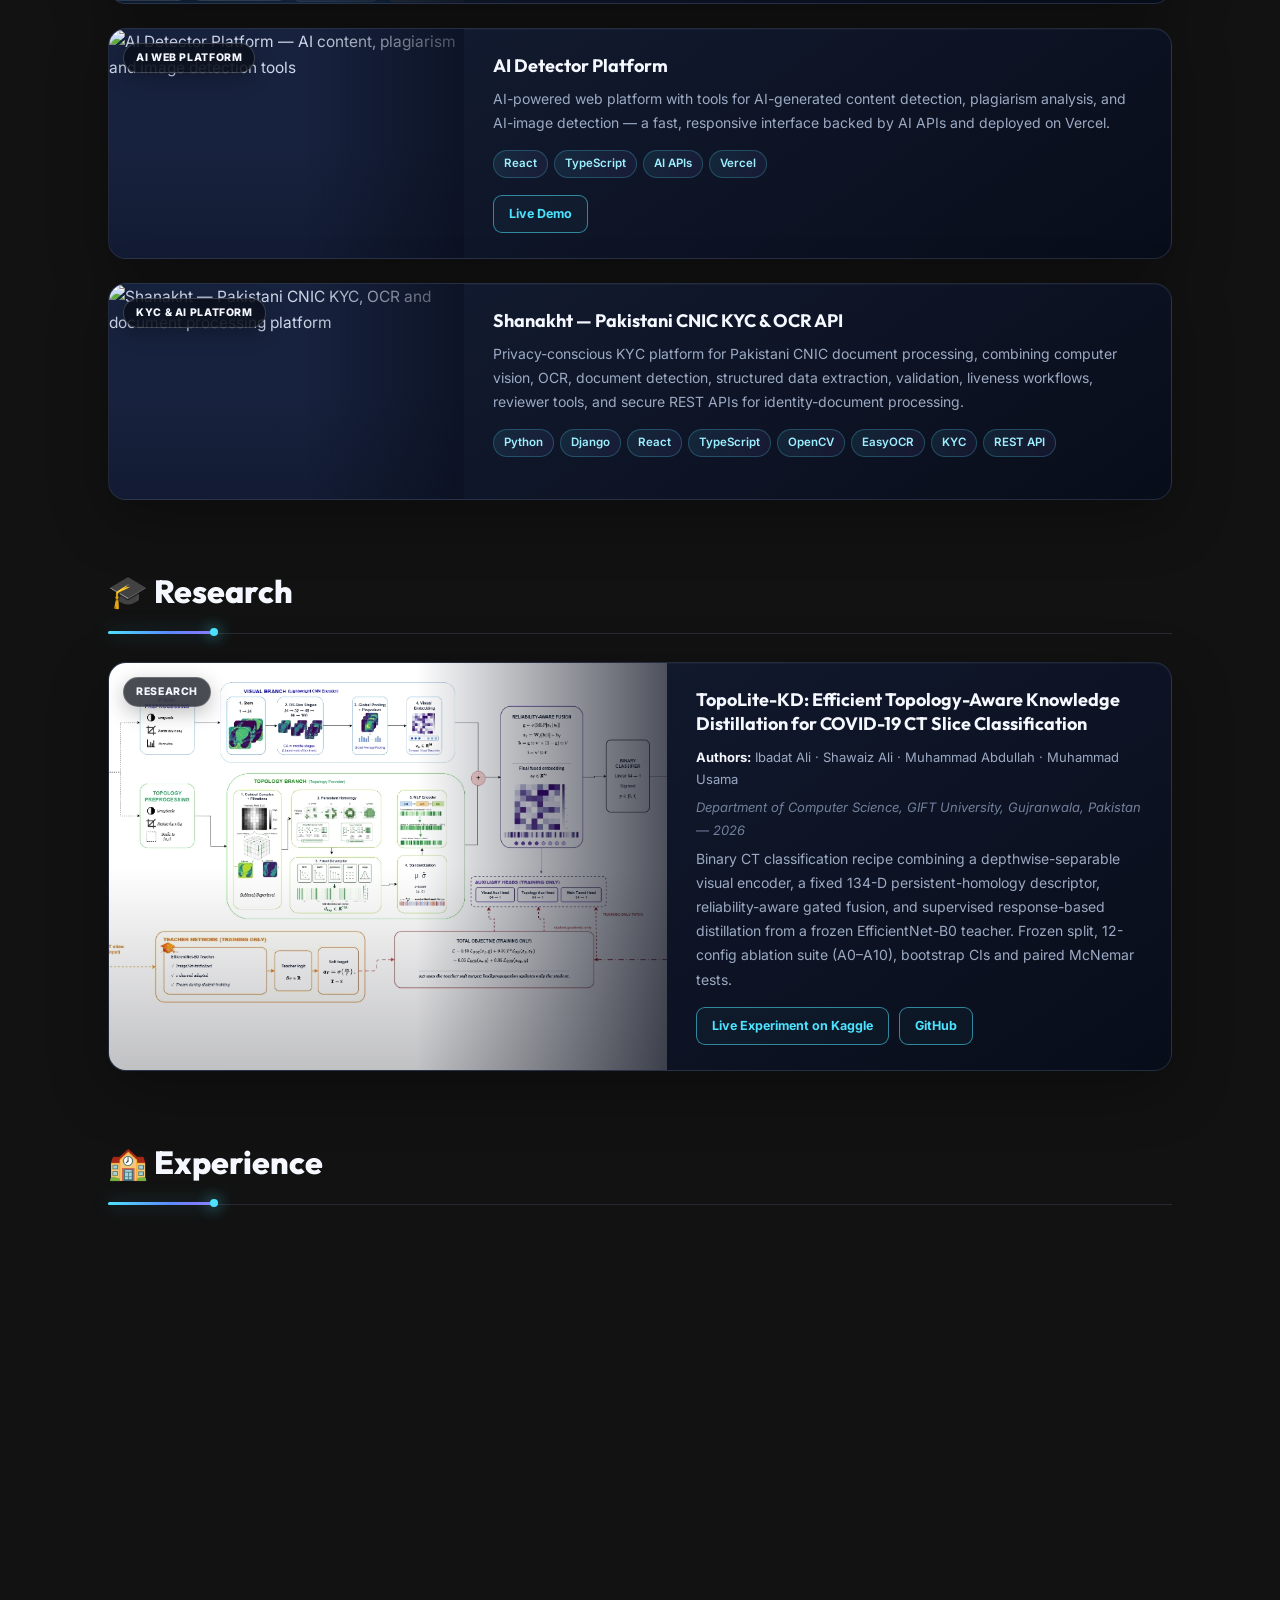
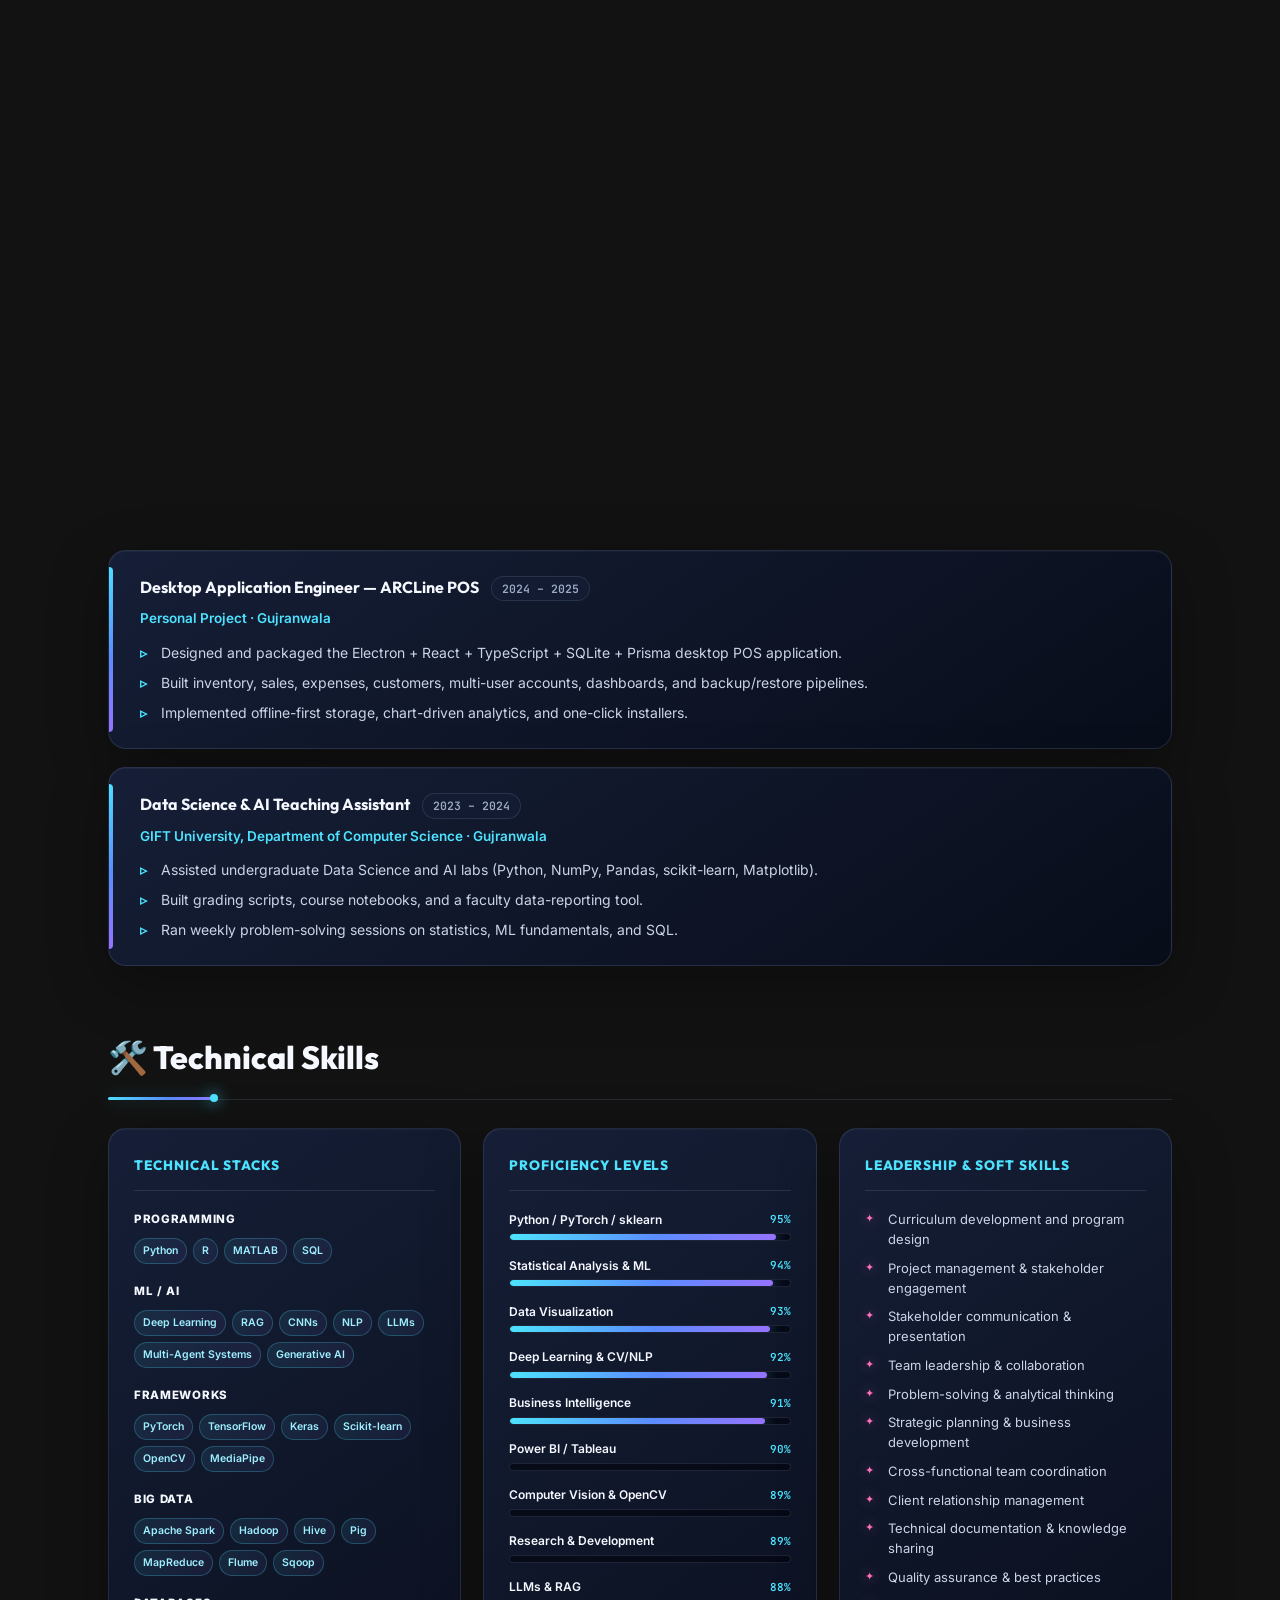
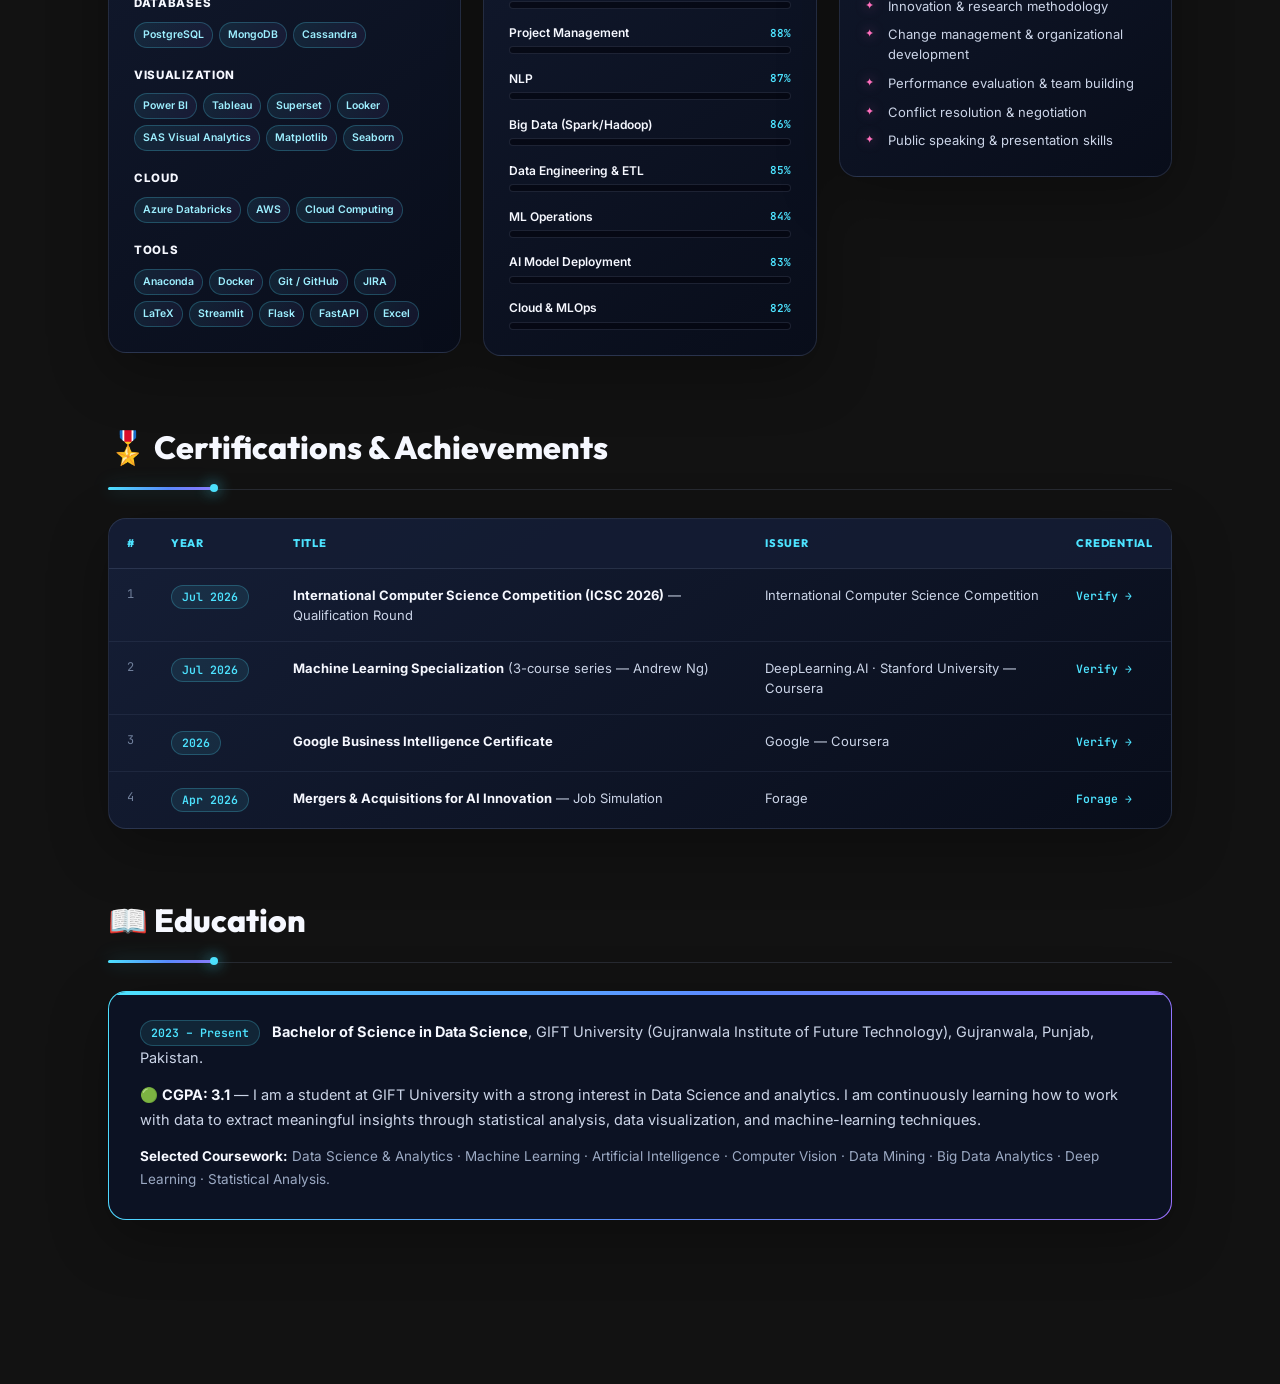
==== commit 4de2f53b: "Add latest updates to index.html" ====
--- a/index.html
+++ b/index.html
@@ -181,6 +181,7 @@
     <section class="block reveal" id="news">
       <h2>🔥 Latest Updates</h2>
       <ul class="timeline">
+        <li><em>Sep 2026</em> 🔬 Working on <strong>Zero-Shot 3D Anomaly Detection</strong> — exploring PointAD, a CLIP-based framework for detecting and segmenting anomalies in unseen 3D objects by combining multi-view point-cloud and pixel representations.</li>
         <li><em>Sep 2026</em> 🧠 Released <strong>TopoLite-KD</strong> — topology-aware knowledge distillation for
           COVID-19 CT classification, with a live Kaggle notebook and fully reproducible research codebase.</li>
         <li><em>Jul 2026</em> 🏆 Participated in the Qualification Round of the <strong>International Computer Science
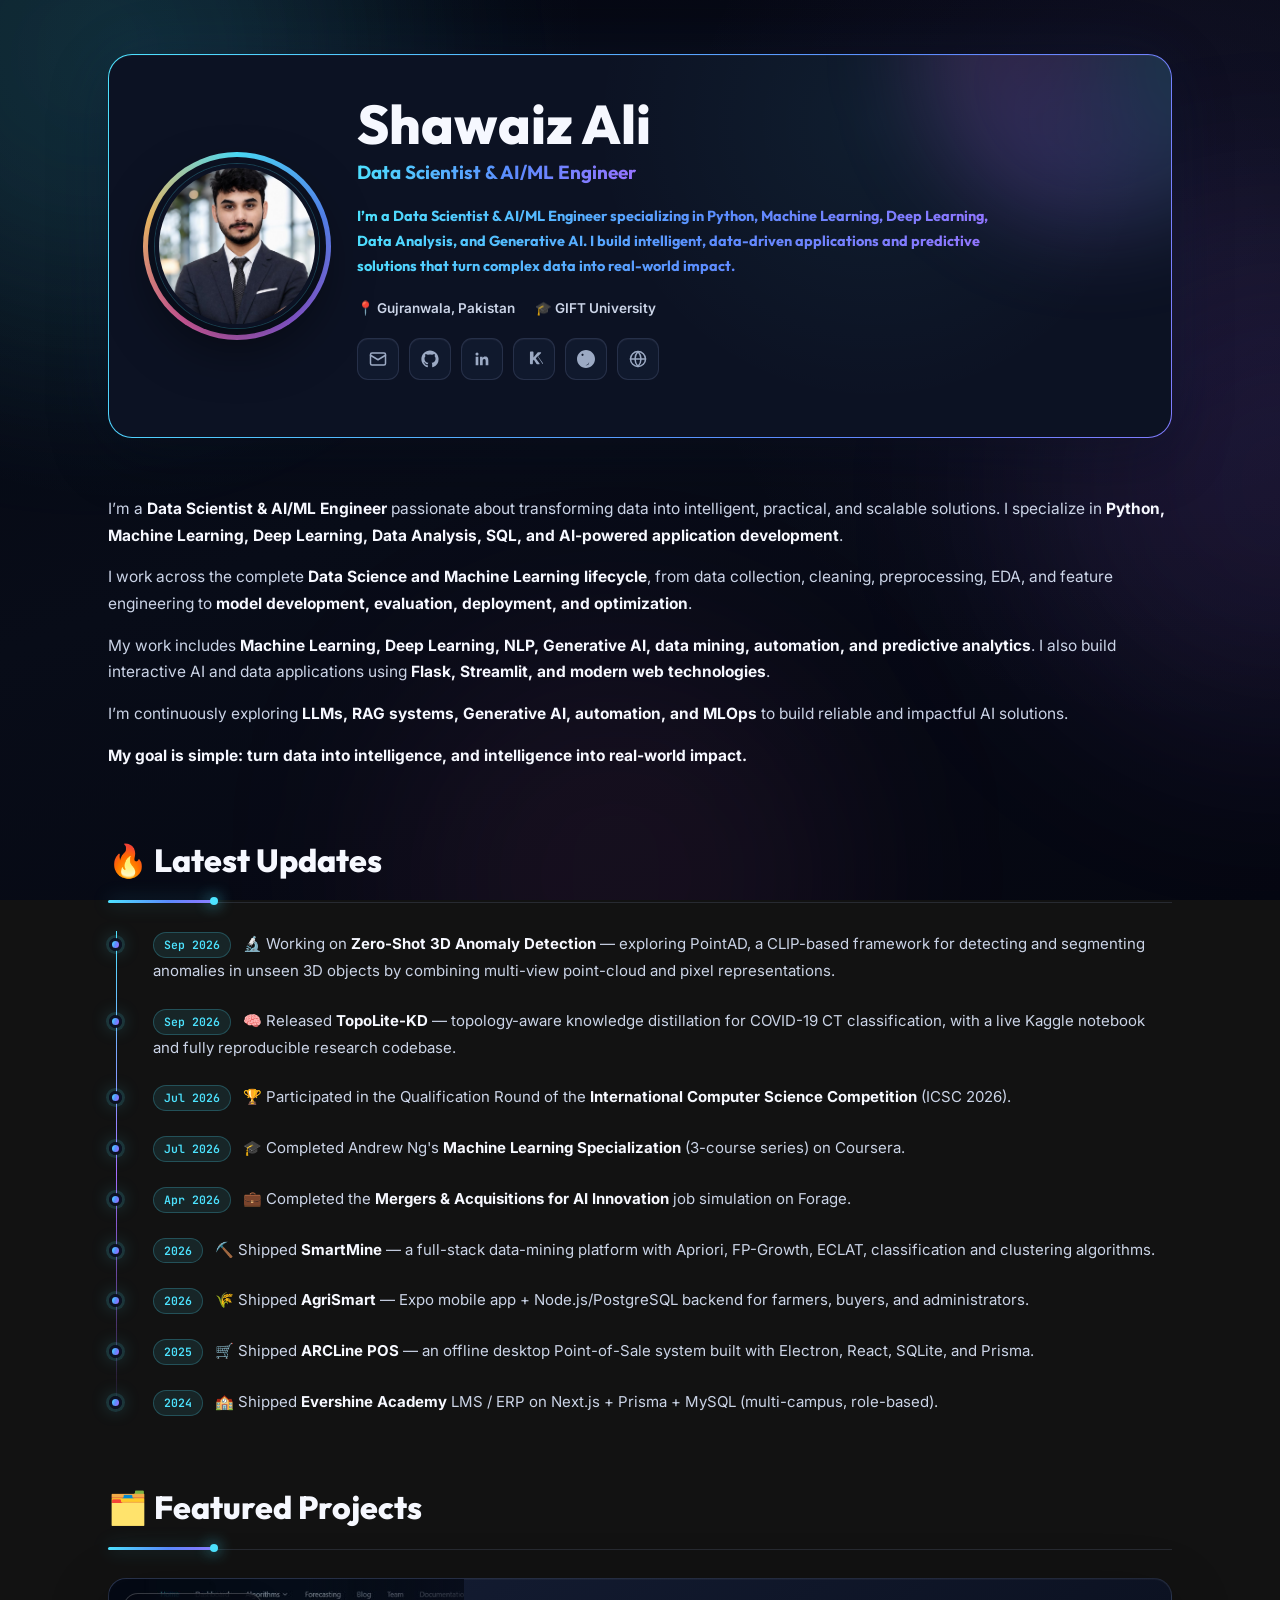
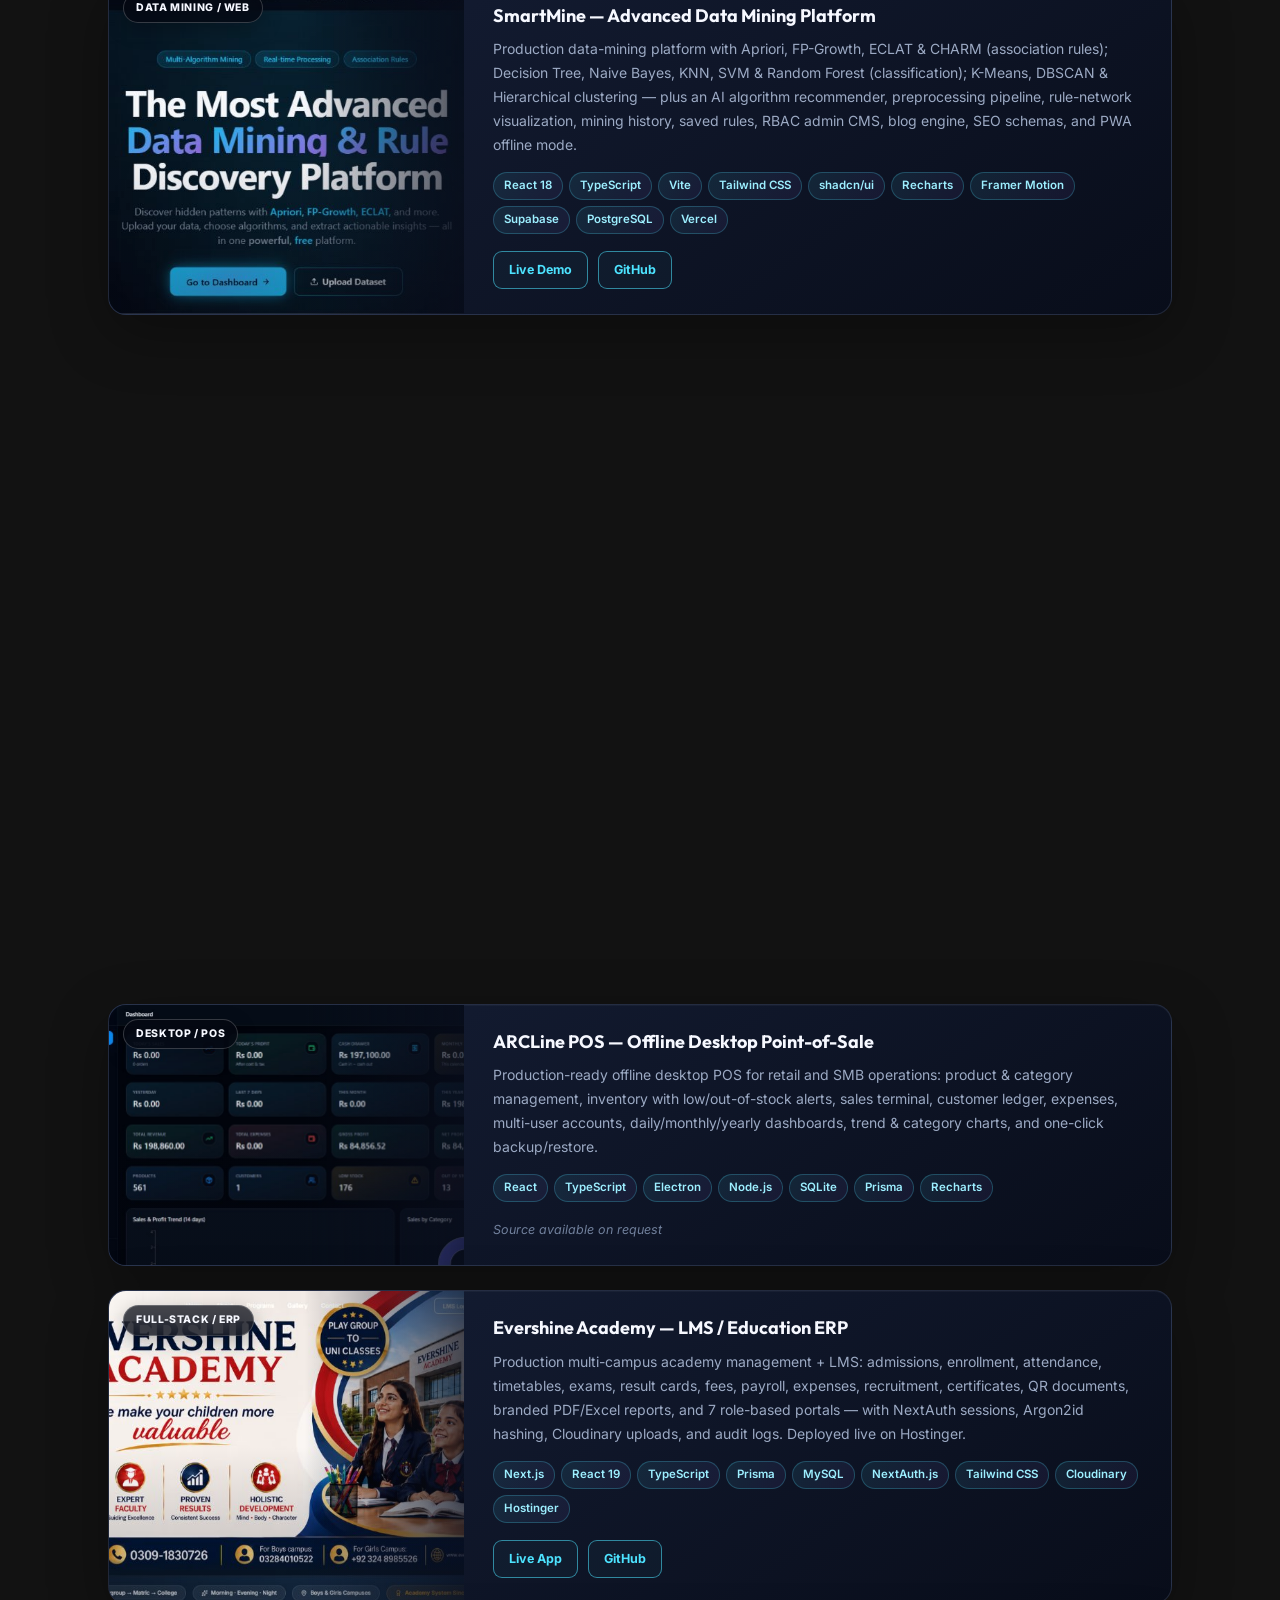
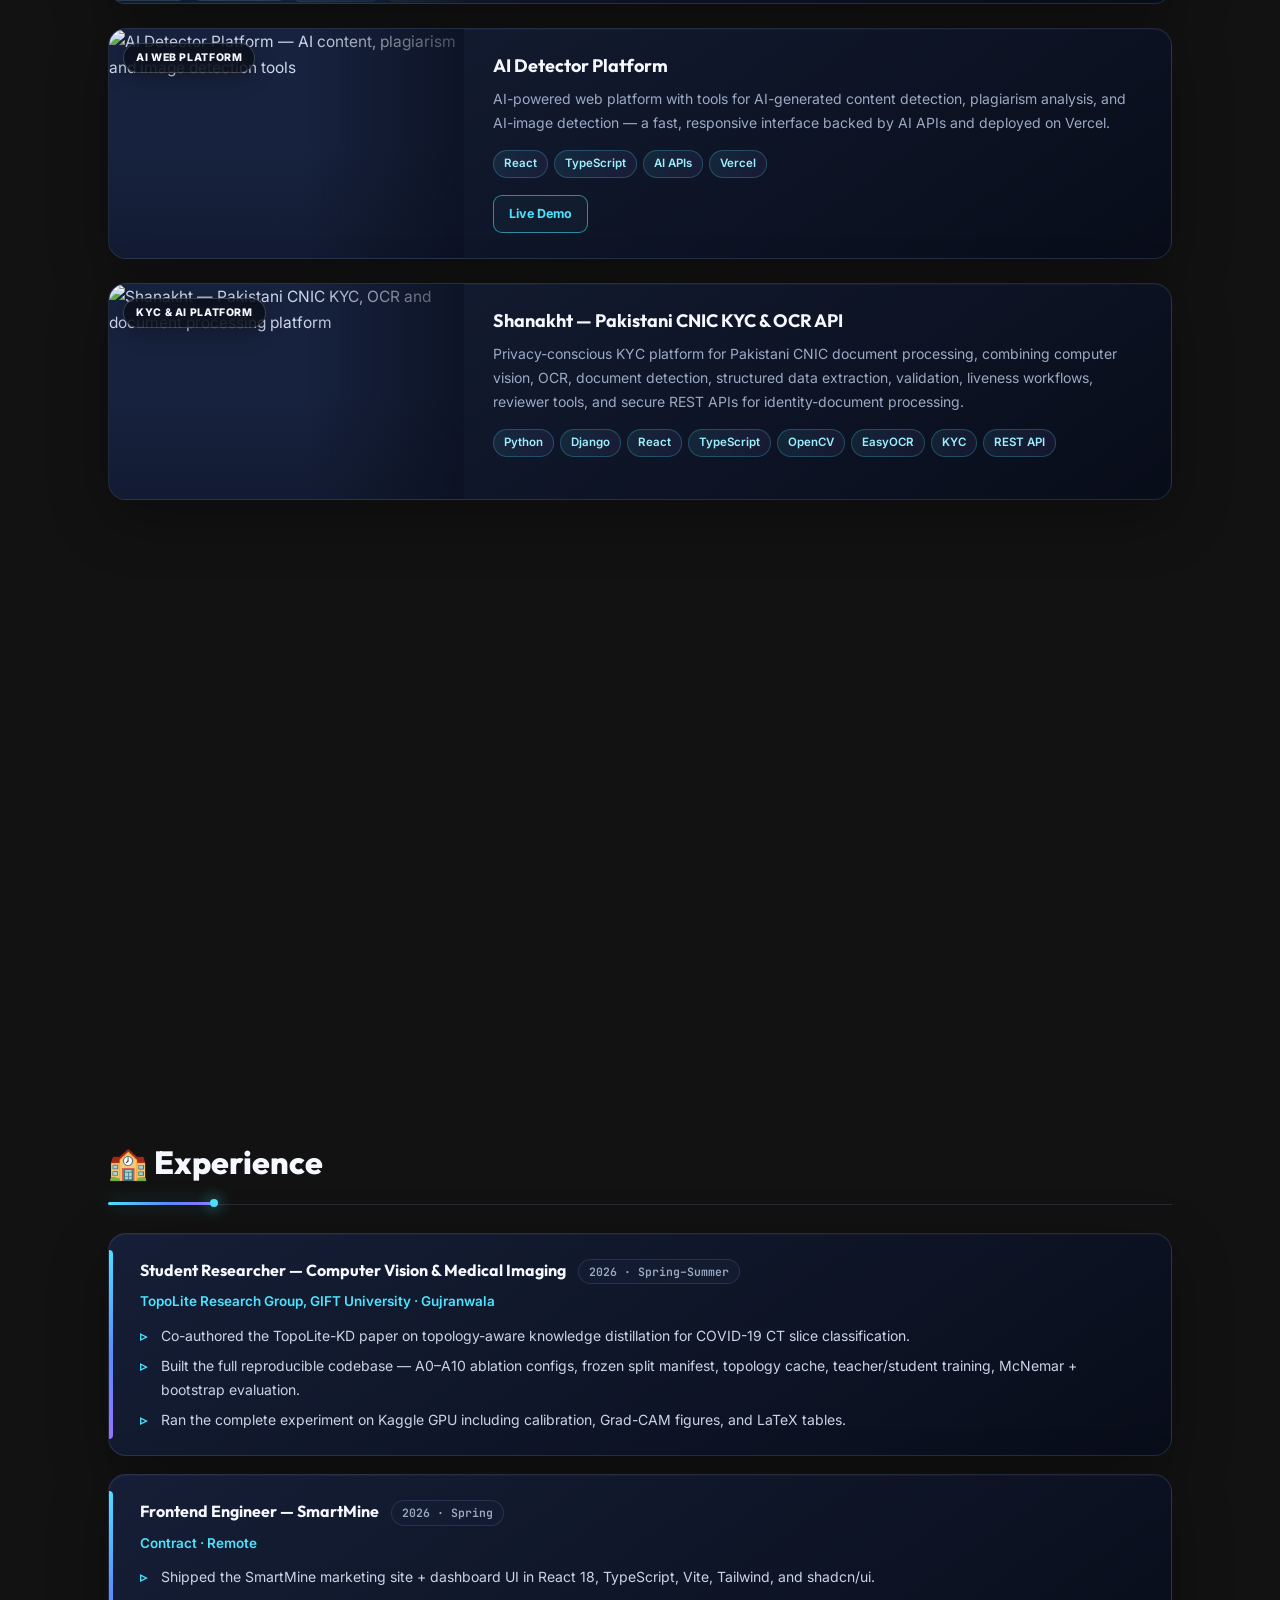
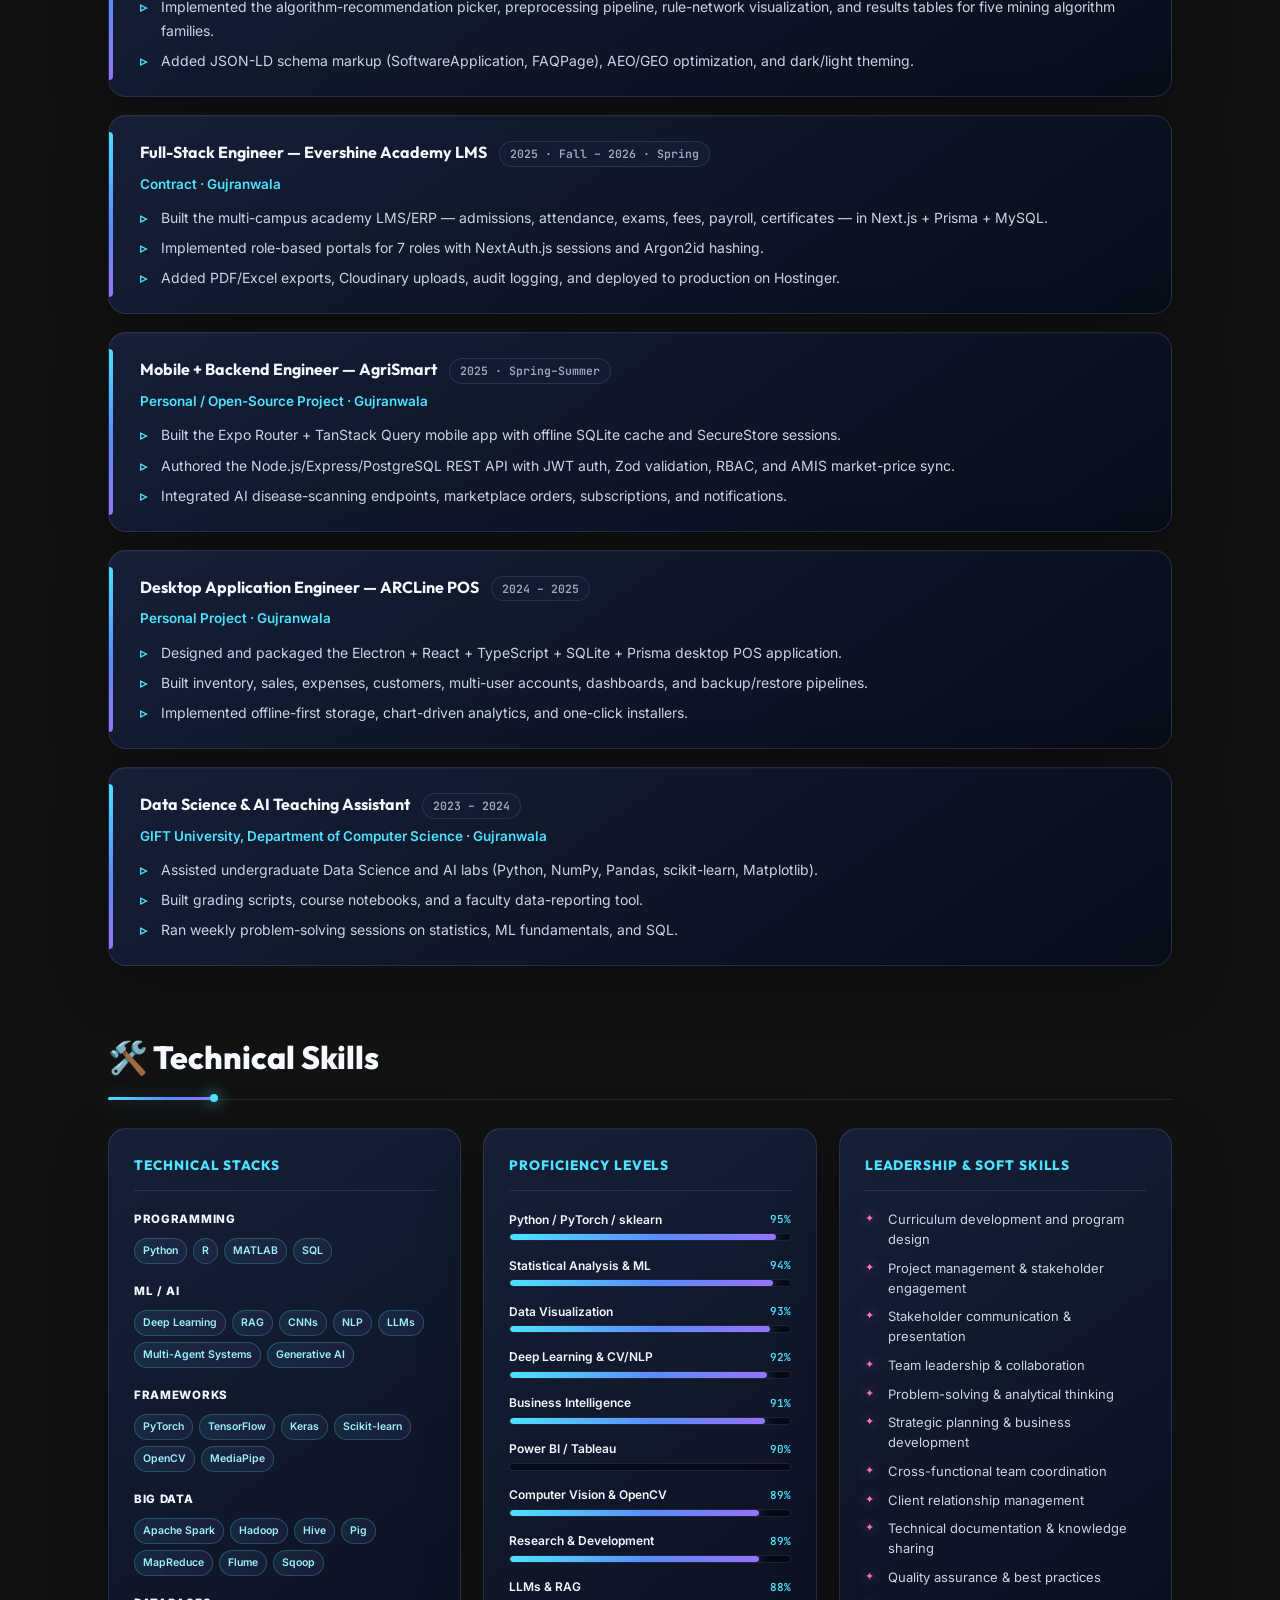
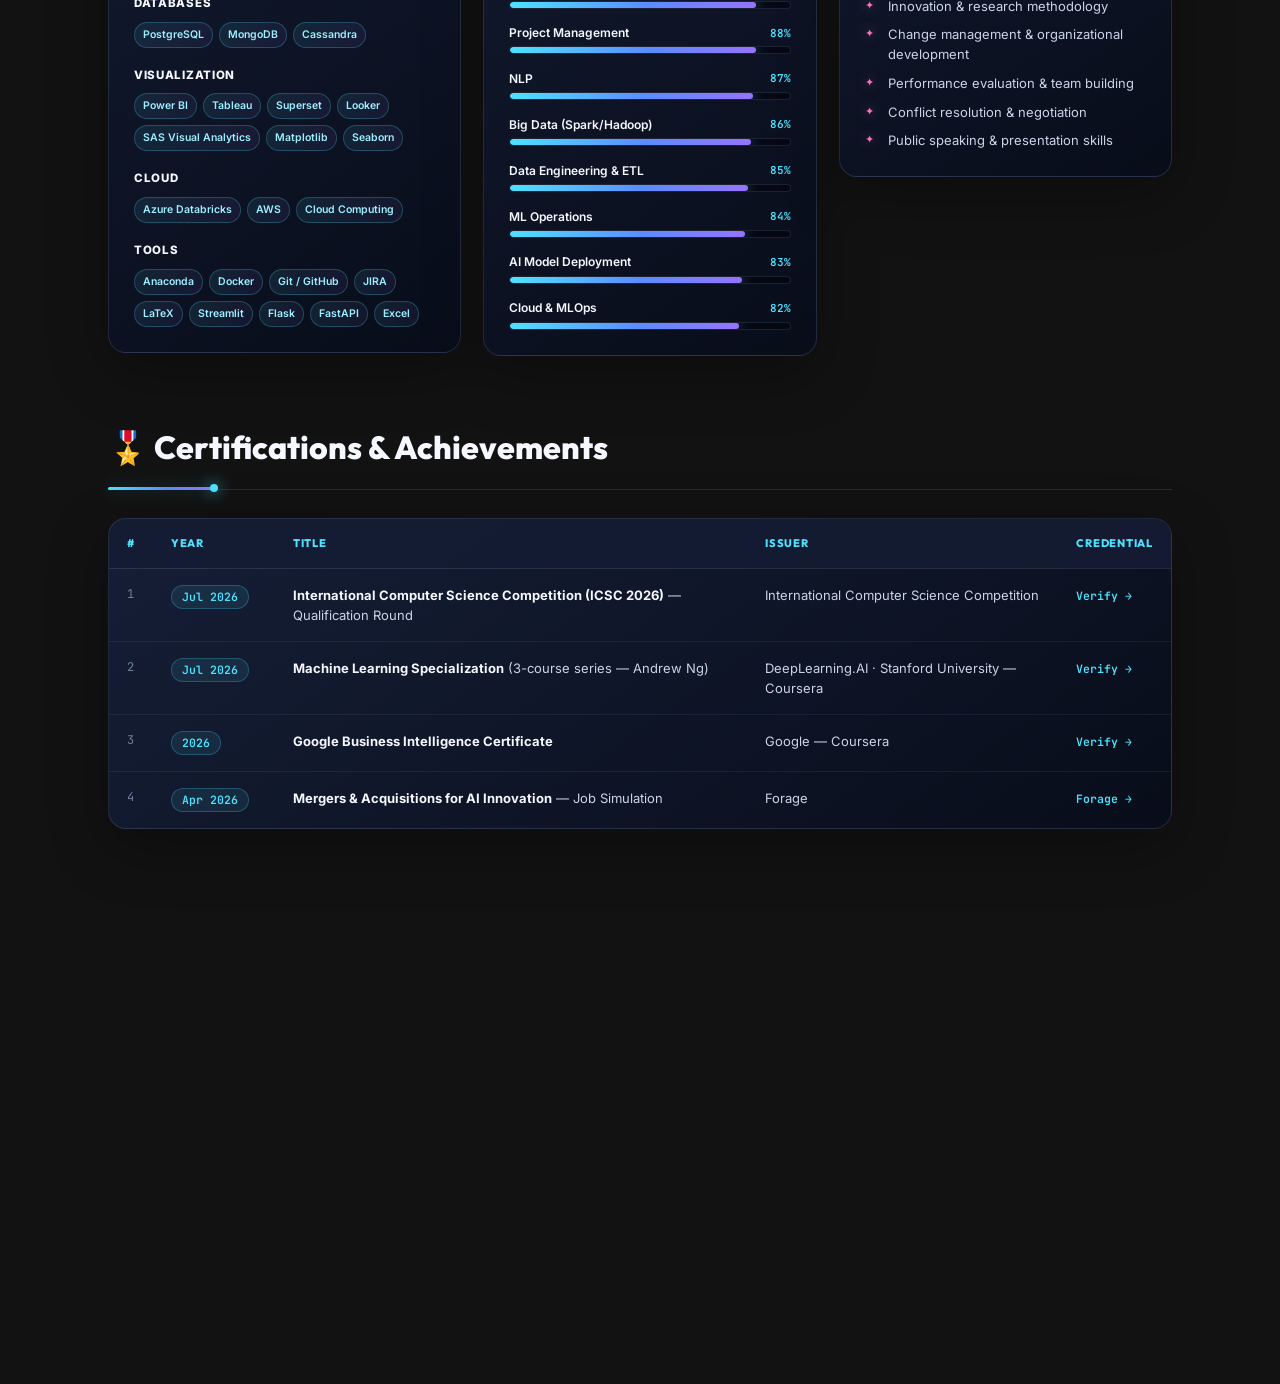
==== commit 53b57376: "Update index.html" ====
--- a/index.html
+++ b/index.html
@@ -1,4 +1,4 @@
-<!doctype html>
+<!doctype html> 
 <html lang="en" data-theme="dark">
 
 <head>
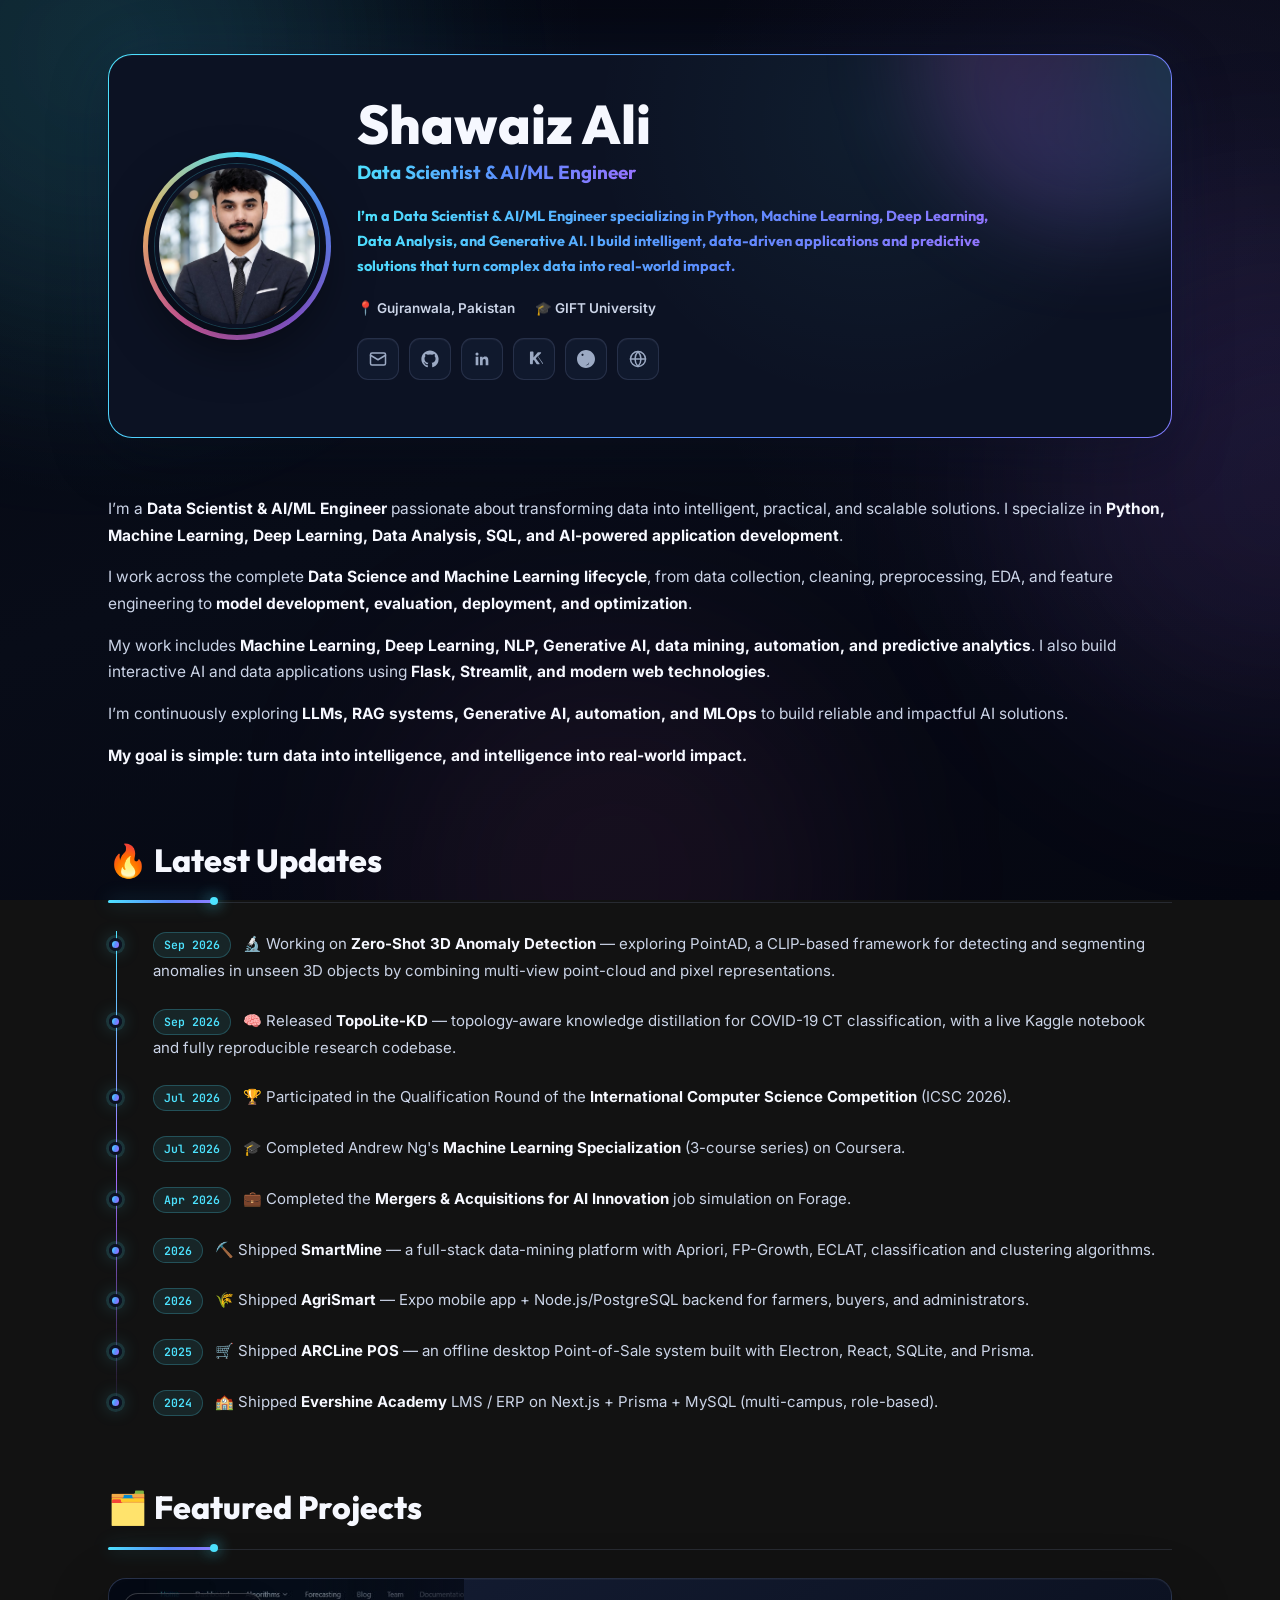
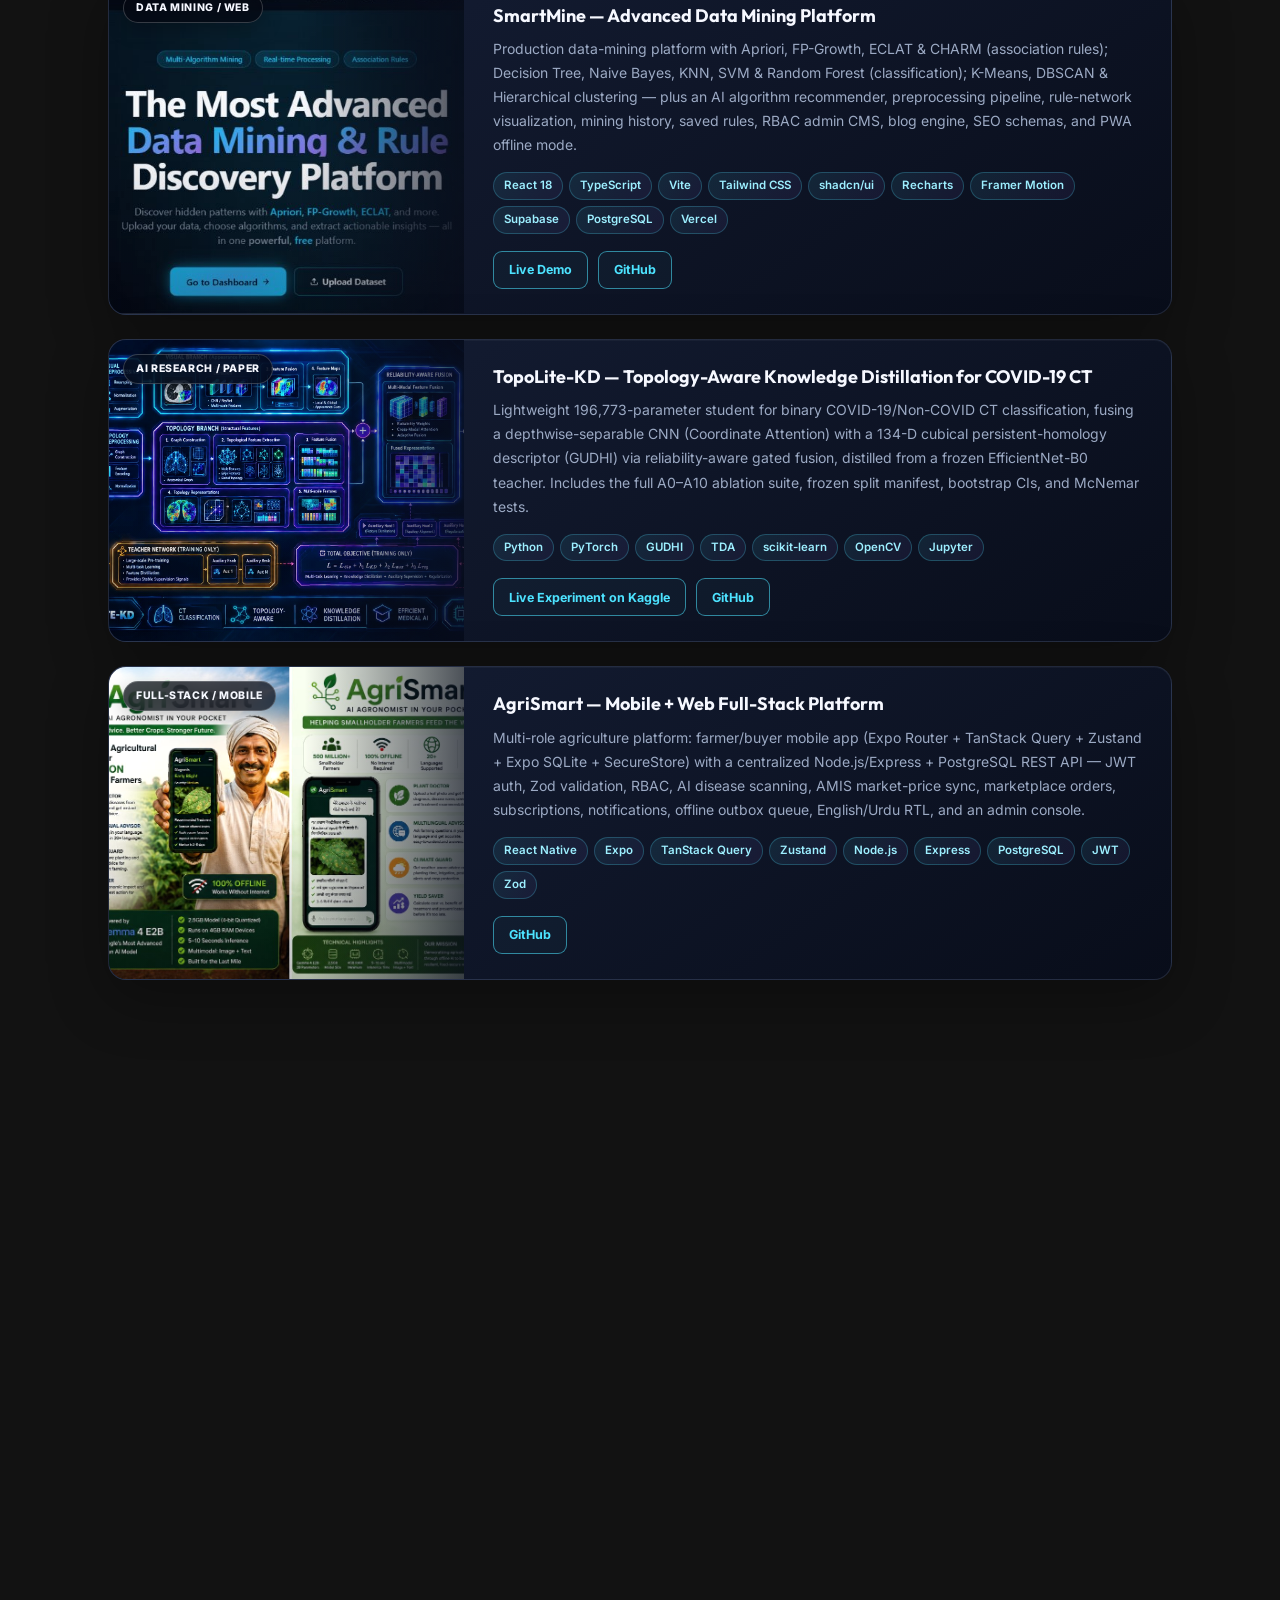
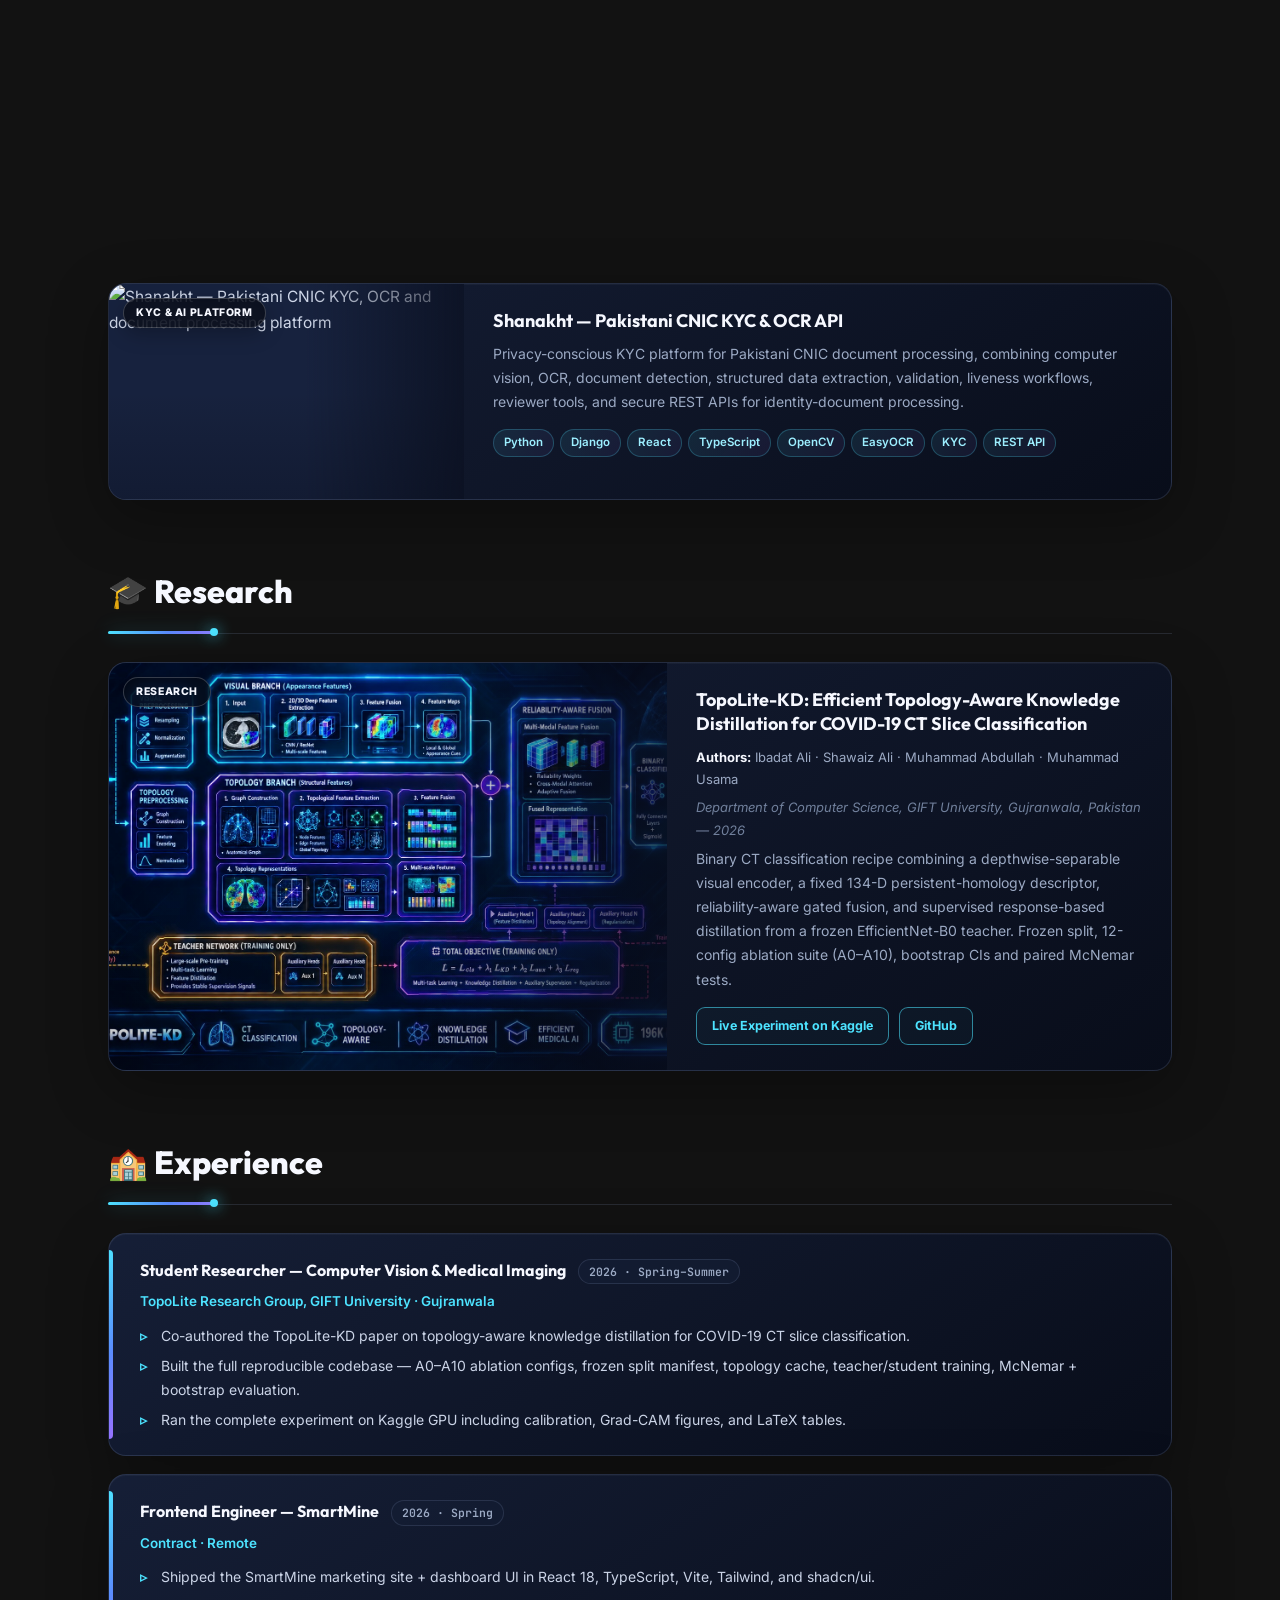
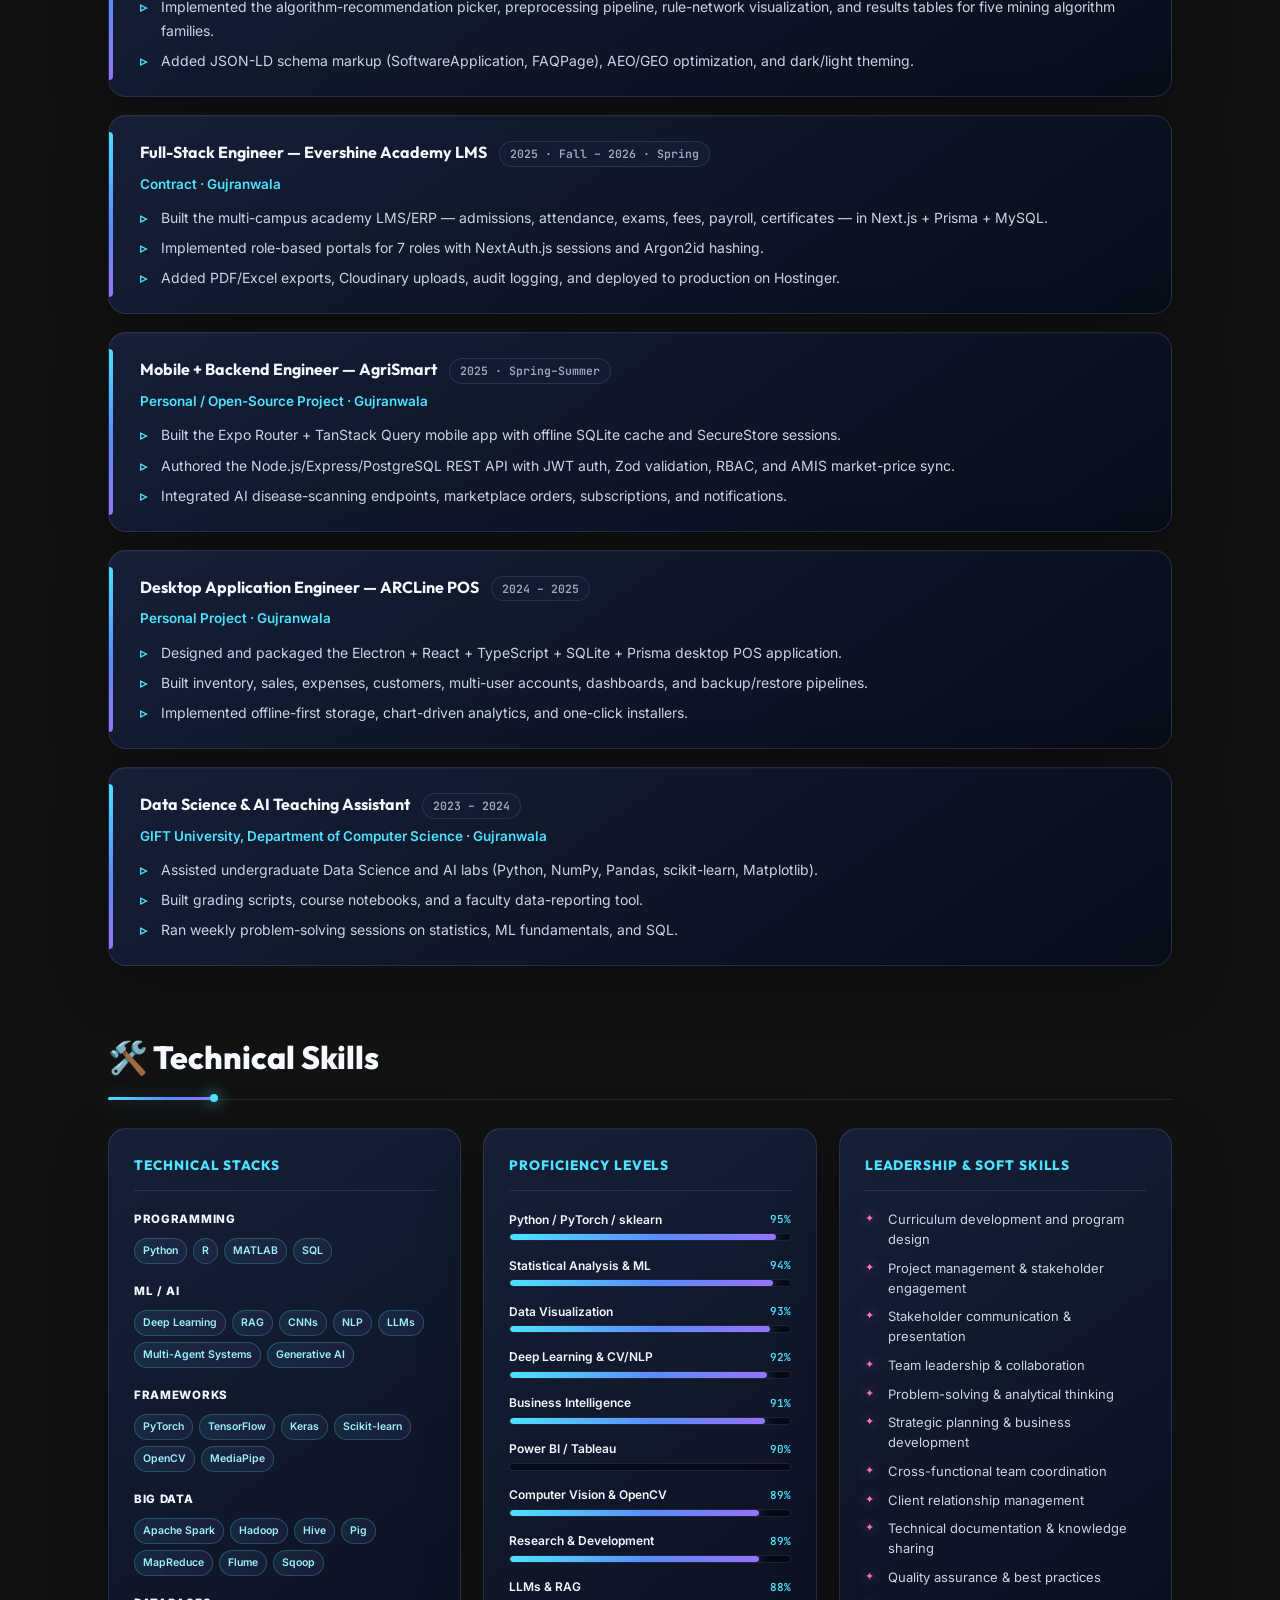
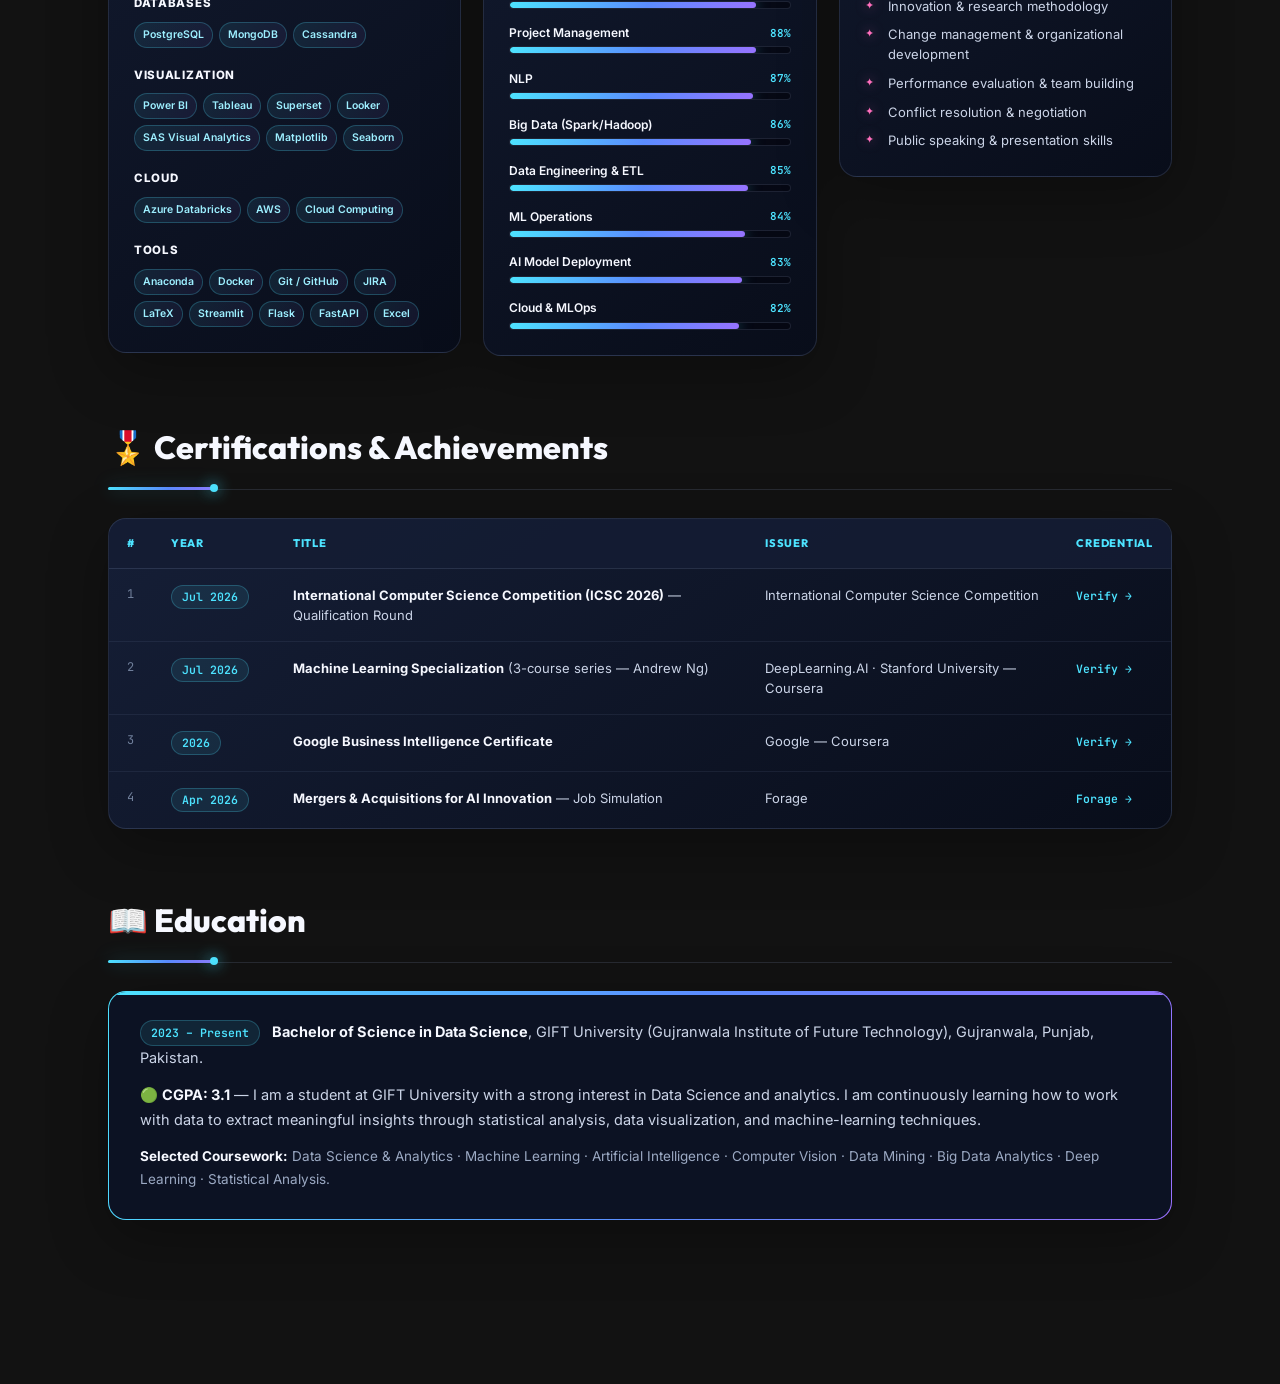
==== commit 0f9963b0: "Update Open Graph and schema URLs to new profile site" ====
--- a/index.html
+++ b/index.html
@@ -16,14 +16,14 @@
   <meta property="og:title" content="Shawaiz Ali — Data Scientist &amp; AI/ML Engineer">
   <meta property="og:description"
     content="Building data-mining platforms, AI research systems, full-stack apps, and production-ready solutions.">
-  <meta property="og:url" content="https://shawaiz-project.github.io/">
-  <meta property="og:image" content="https://shawaiz-project.github.io/assets/img/profile.jpg">
+  <meta property="og:url" content="https://profile.shawaiz.site/">
+  <meta property="og:image" content="https://profile.shawaiz.site/assets/img/profile.jpg">
 
   <meta name="twitter:card" content="summary">
   <meta name="twitter:title" content="Shawaiz Ali — Data Scientist &amp; AI/ML Engineer">
   <meta name="twitter:description"
     content="Building data-mining platforms, AI research systems, full-stack apps, and production-ready solutions.">
-  <meta name="twitter:image" content="https://shawaiz-project.github.io/assets/img/profile.jpg">
+  <meta name="twitter:image" content="https://profile.shawaiz.site/assets/img/profile.jpg">
 
   <link rel="icon" href="assets/img/icons/favicon.ico" sizes="any">
   <link rel="icon" type="image/png" sizes="32x32" href="assets/img/icons/favicon-32x32.png">
@@ -43,8 +43,8 @@
     "@type": "Person",
     "name": "Shawaiz Ali",
     "jobTitle": "Data Scientist & AI/ML Engineer",
-    "url": "https://shawaiz-project.github.io/",
-    "image": "https://shawaiz-project.github.io/assets/img/profile.jpg",
+    "url": "https://profile.shawaiz.site/",
+    "image": "https://profile.shawaiz.site/assets/img/profile.jpg",
     "email": "mailto:shawaiz.datascience@gmail.com",
     "address": { "@type": "PostalAddress", "addressLocality": "Gujranwala", "addressCountry": "PK" },
     "alumniOf": { "@type": "EducationalOrganization", "name": "GIFT University" },
@@ -222,7 +222,7 @@
               CSS</span><span>shadcn/ui</span><span>Recharts</span><span>Framer
               Motion</span><span>Supabase</span><span>PostgreSQL</span><span>Vercel</span></div>
           <p class="links">
-            <a href="https://advance-data-mining.vercel.app/" target="_blank" rel="noopener noreferrer"><strong>Live
+            <a href="https://data-mining.shawaiz.site/" target="_blank" rel="noopener noreferrer"><strong>Live
                 Demo</strong></a>
             <a href="https://github.com/Shawaiz-hub" target="_blank"
               rel="noopener noreferrer"><strong>GitHub</strong></a>
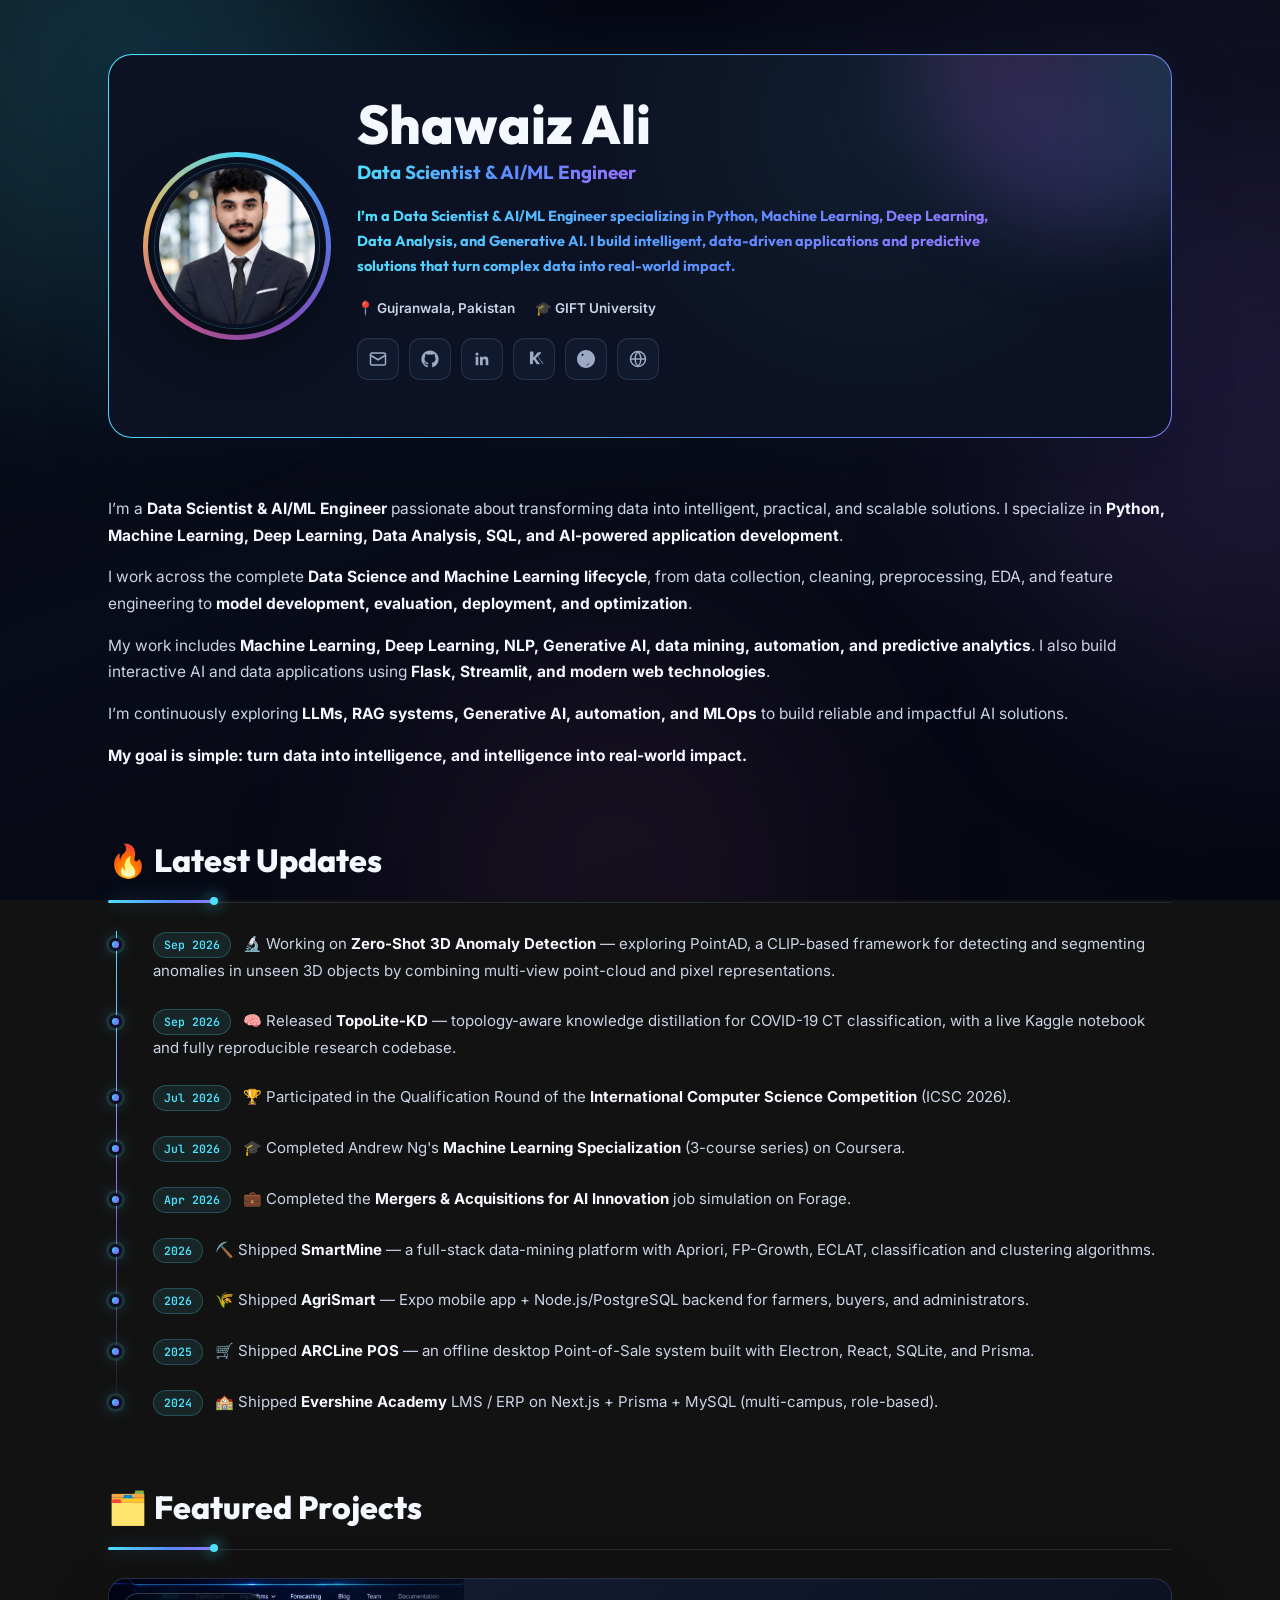
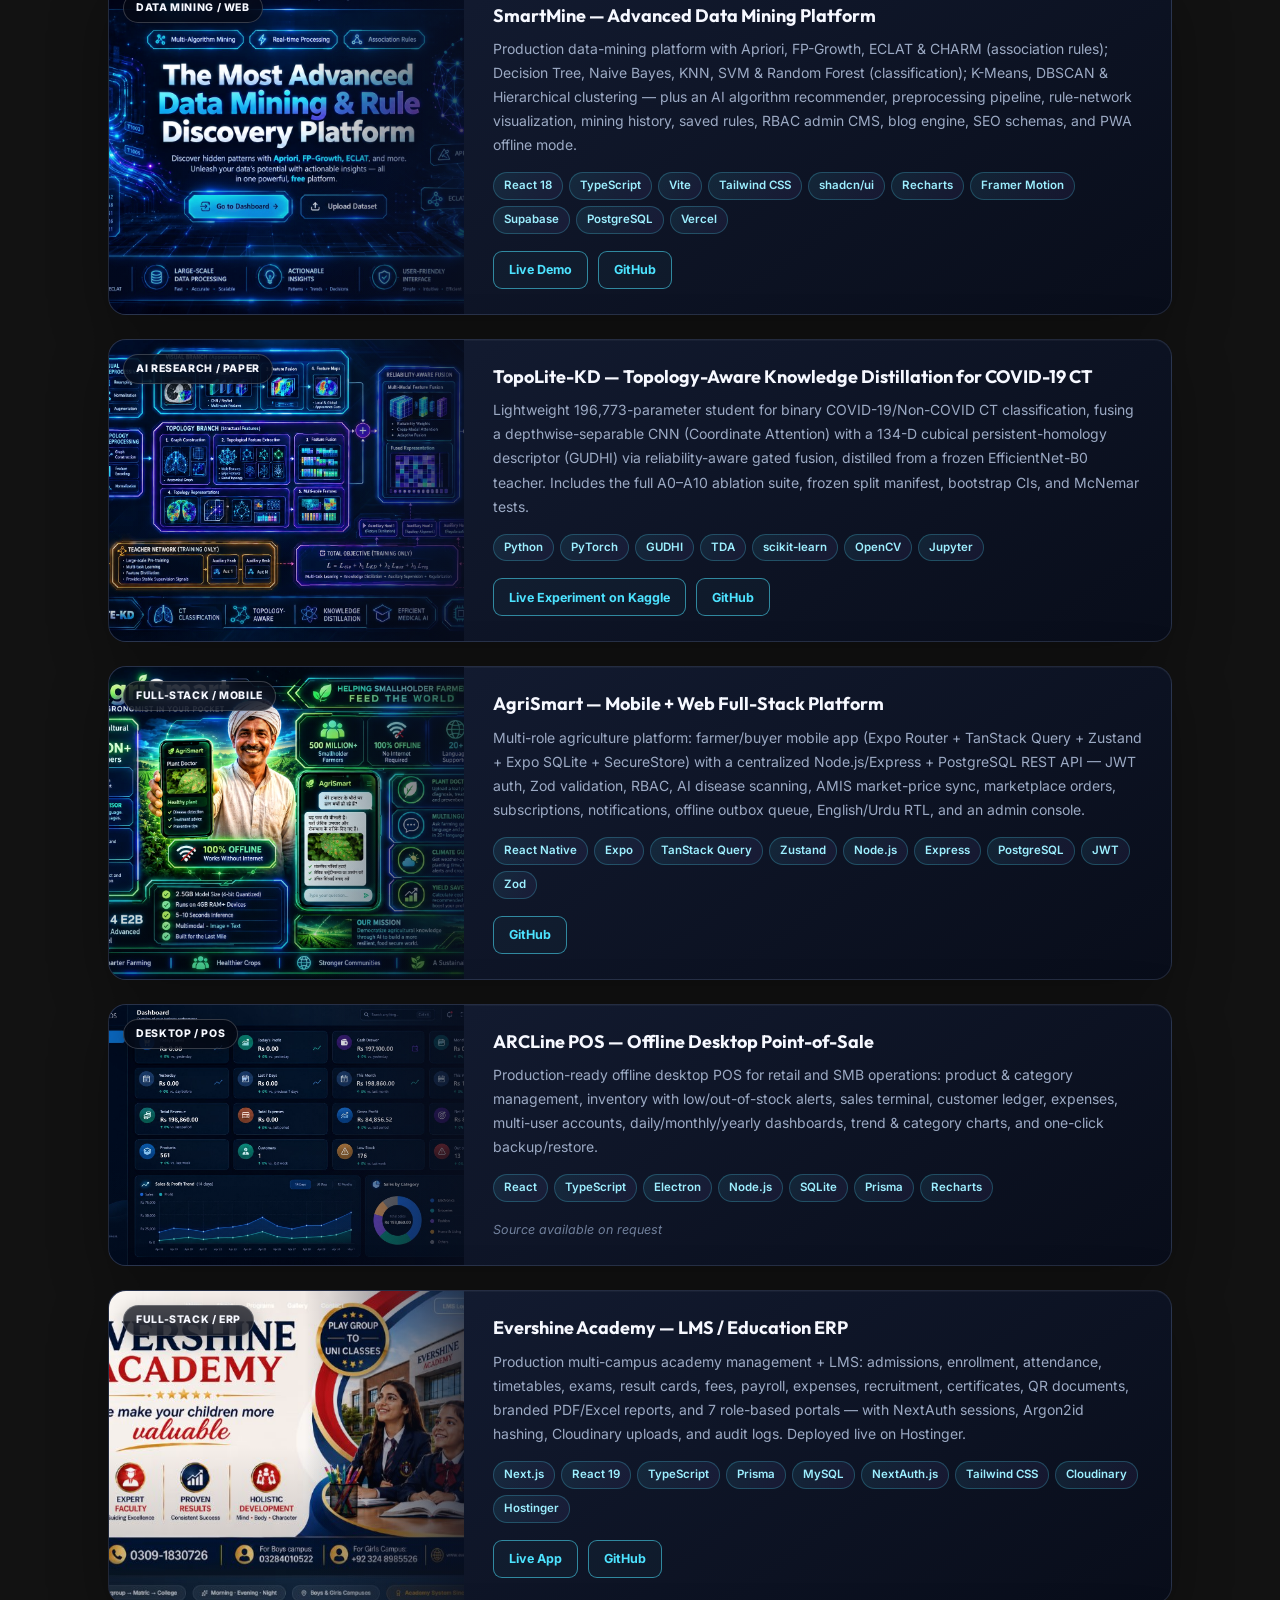
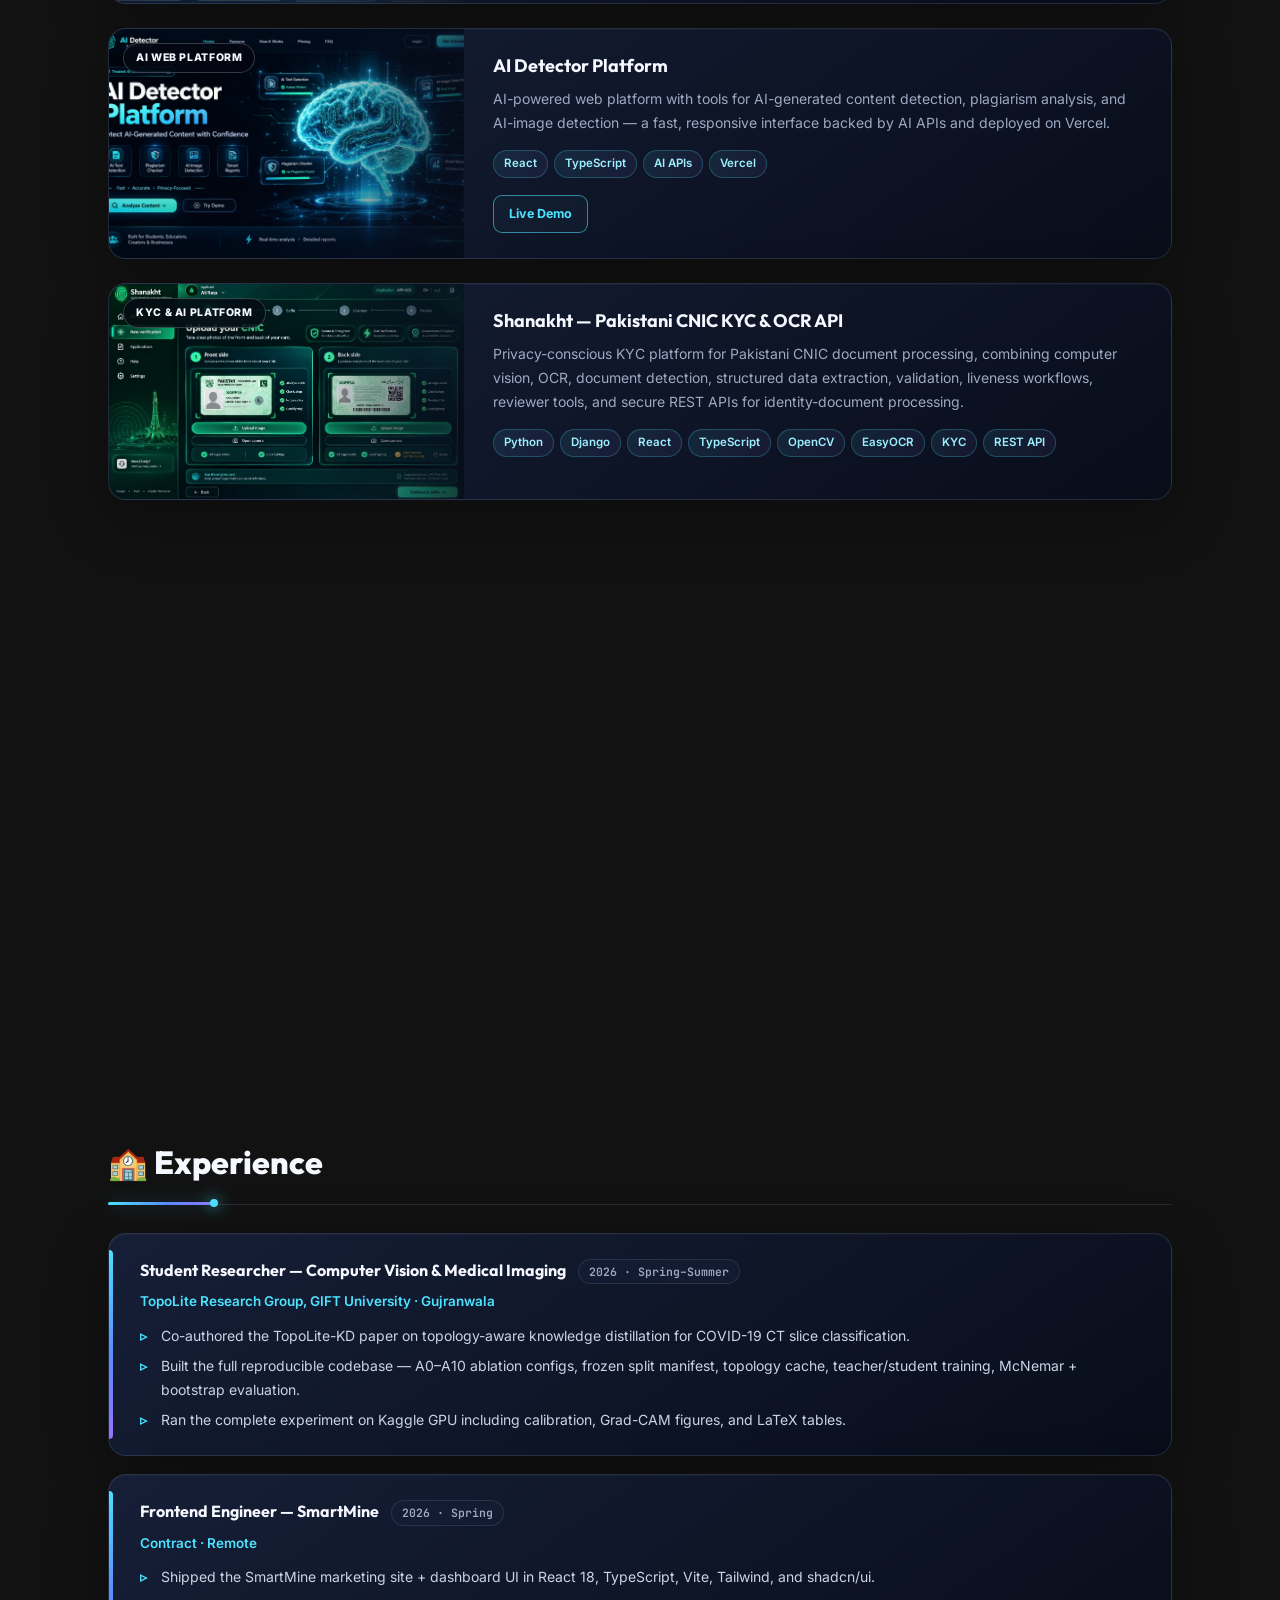
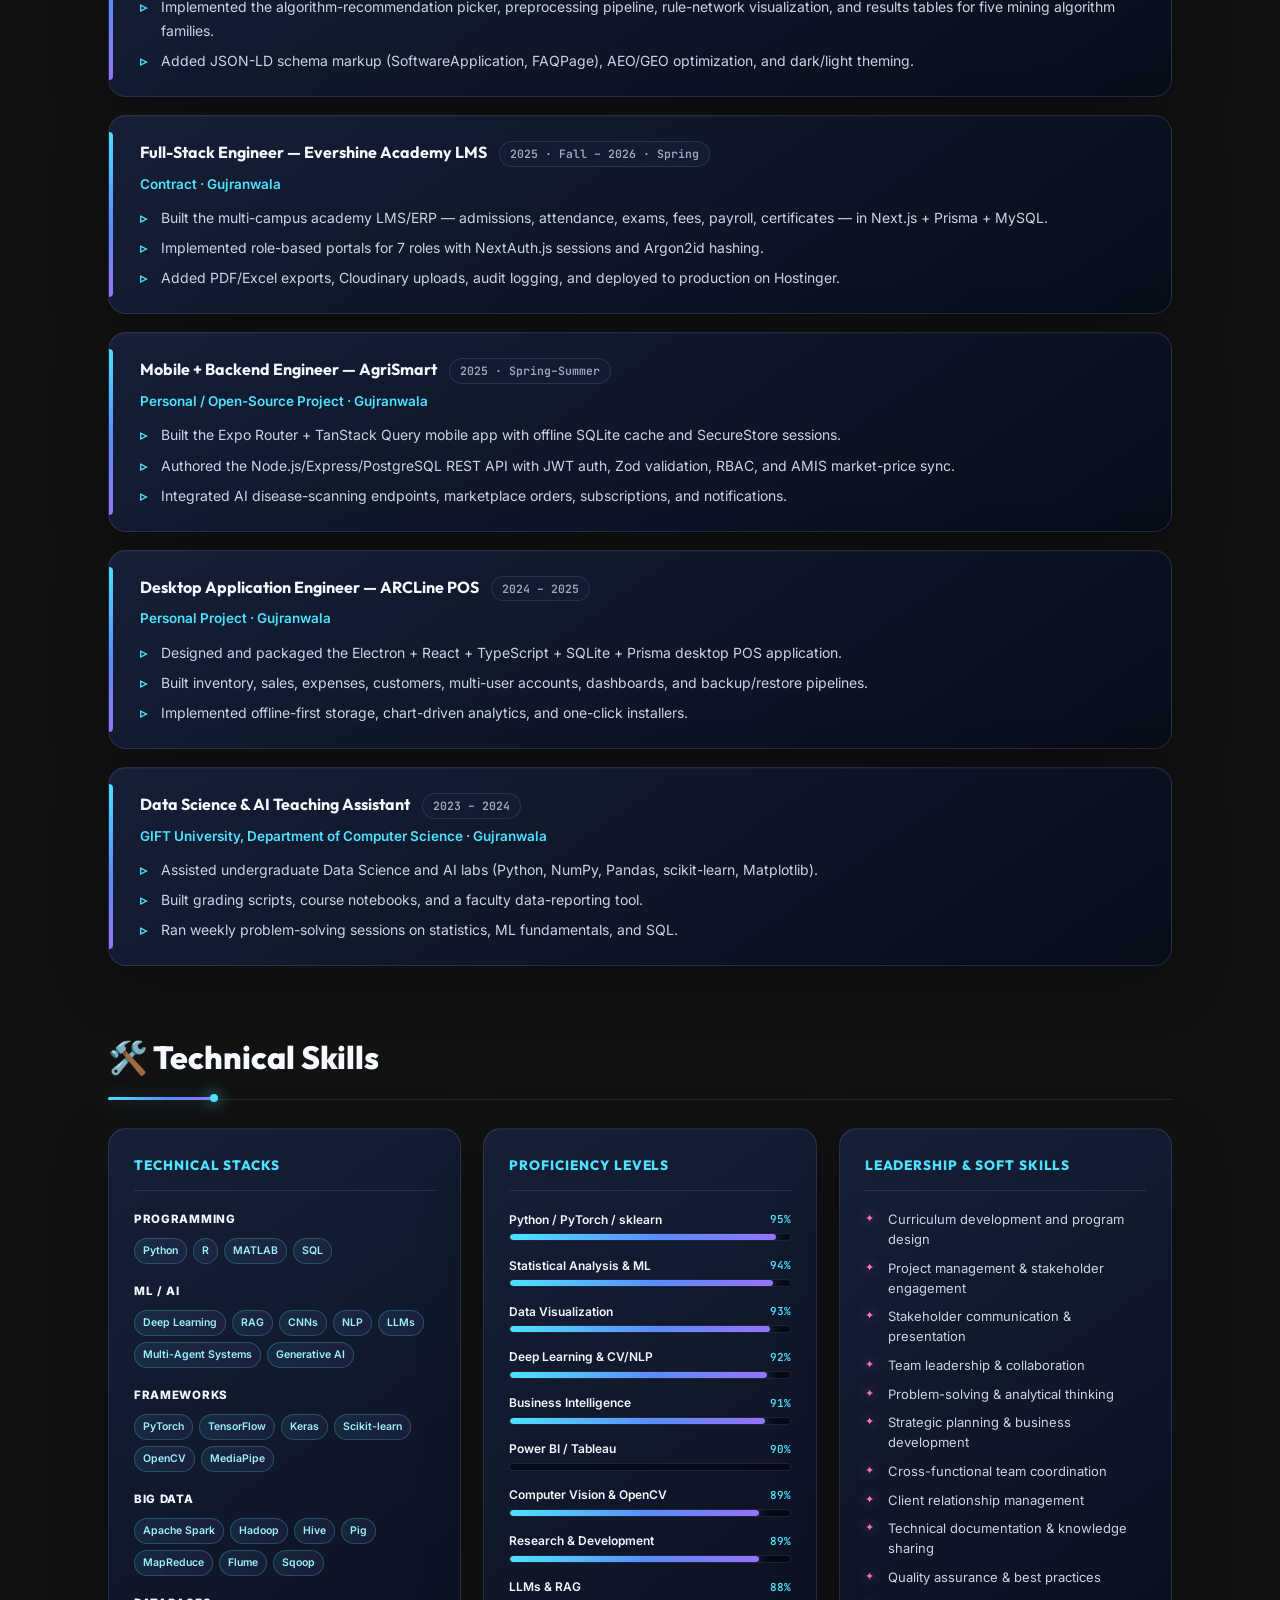
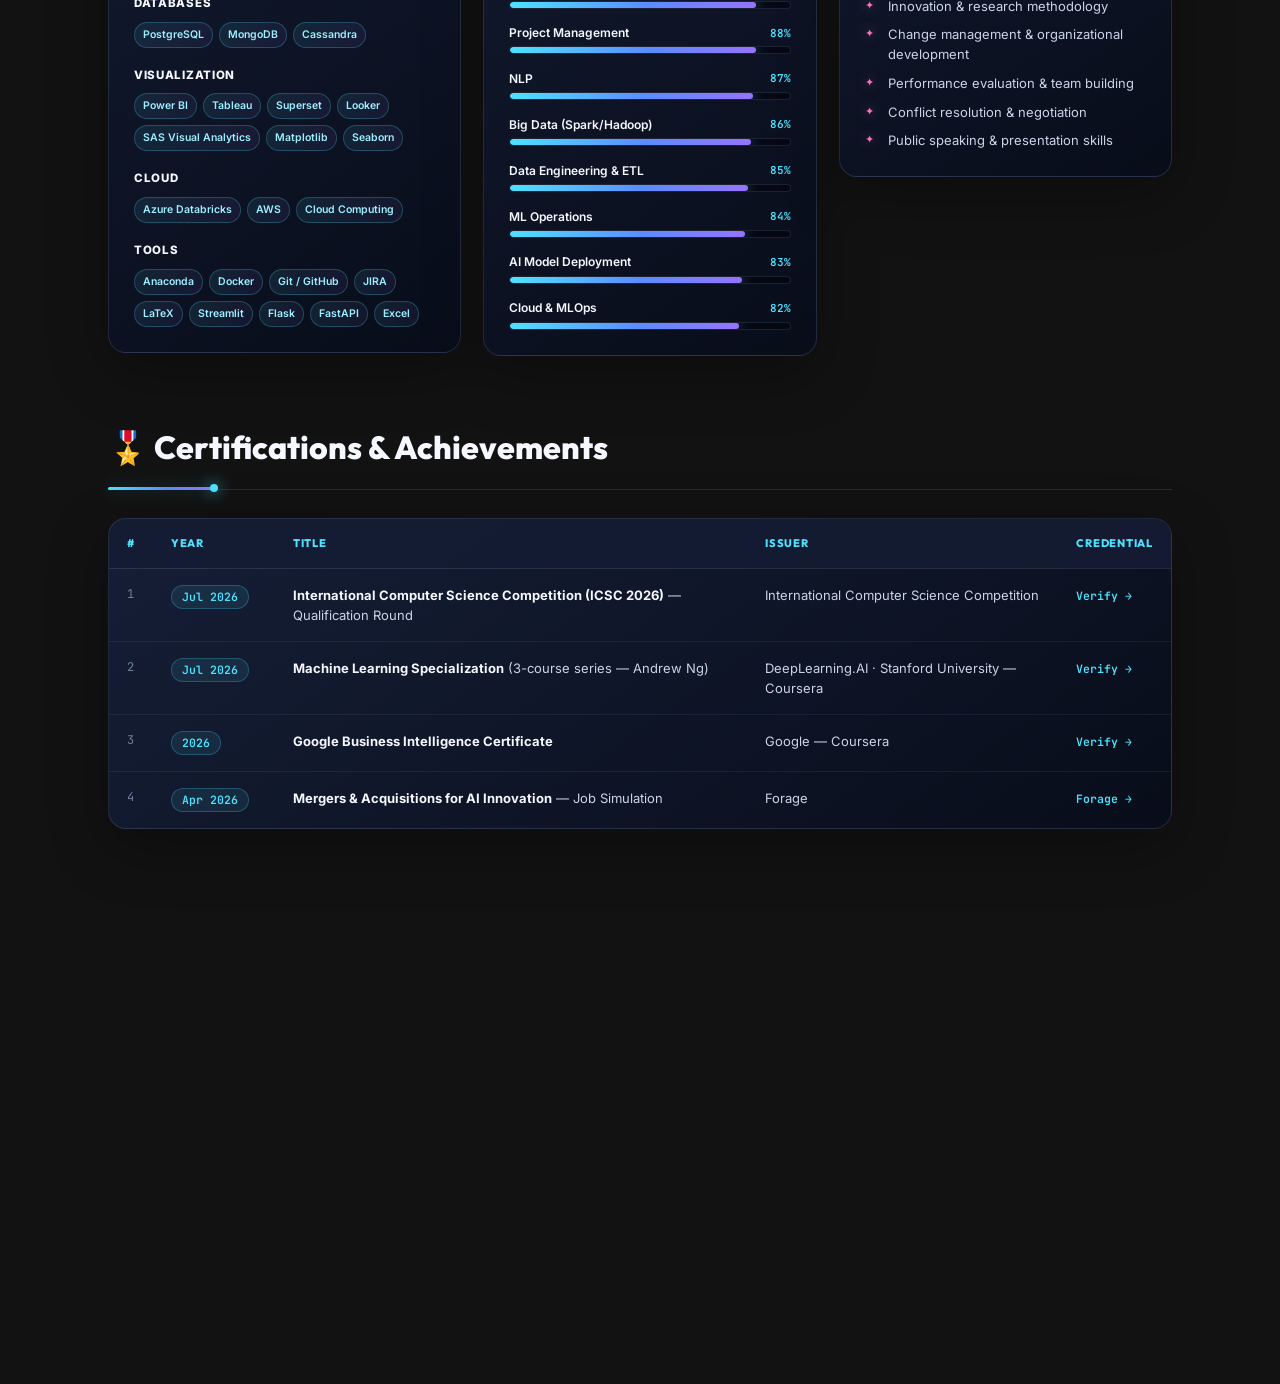
==== commit bfa522c9: "Replace external image URLs with local paths Updated image sources for AI Detector and KYC platforms" ====
--- a/index.html
+++ b/index.html
@@ -325,7 +325,7 @@
       <article class="paper reveal">
         <div class="paper__media">
           <span class="badge">AI Web Platform</span>
-          <img src="https://ai-detector-shawaiz.vercel.app/assets/hero-bg-tnk6Fil0.jpg"
+          <img src="assets/img/projects/ai-detector.jpg"
             alt="AI Detector Platform — AI content, plagiarism and image detection tools" loading="lazy" width="1200"
             height="750">
         </div>
@@ -347,7 +347,7 @@
     <div class="paper__media">
       <span class="badge">KYC & AI Platform</span>
       <img
-        src="https://res.cloudinary.com/g3a1loza/image/upload/v1789840183/portfolio/qrs56wxpl92qurlsfheg.png"
+        src="assets/img/projects/kyc.jpg"
         alt="Shanakht — Pakistani CNIC KYC, OCR and document processing platform"
         loading="lazy"
         width="1200"
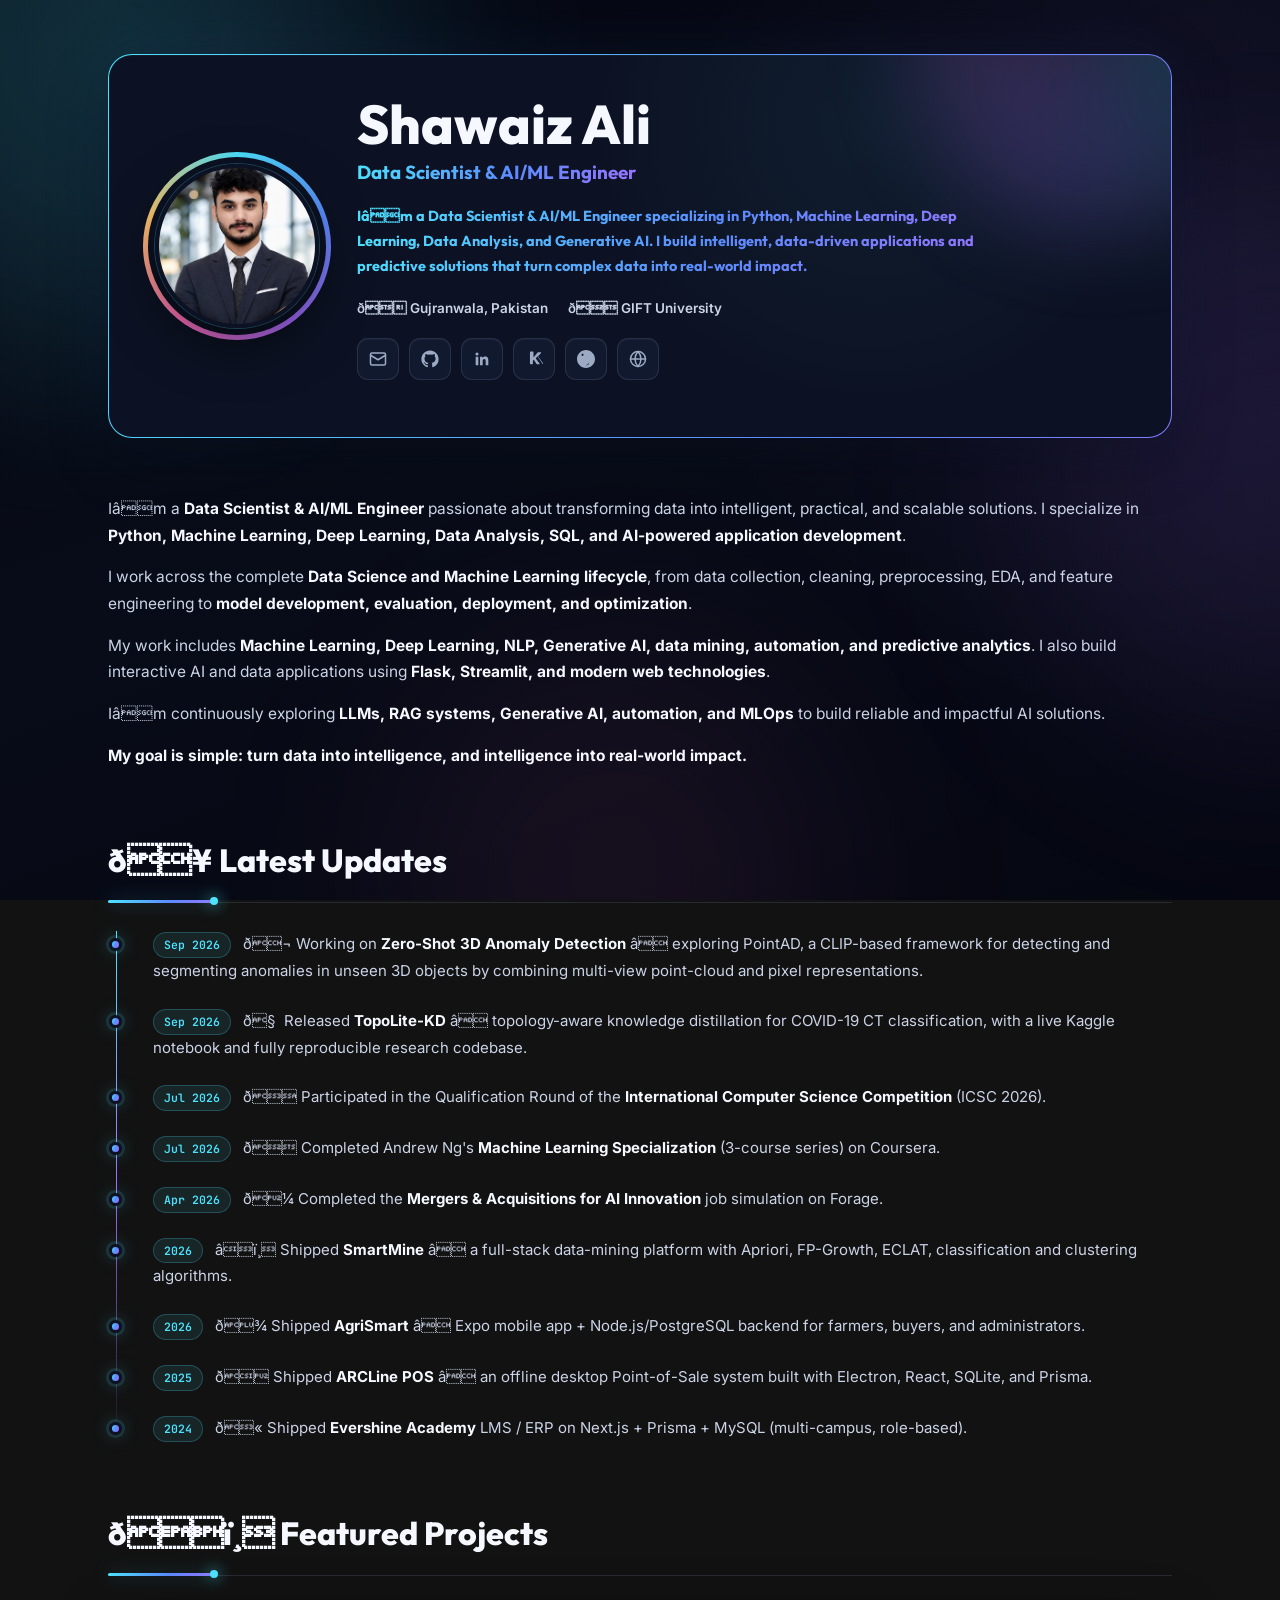
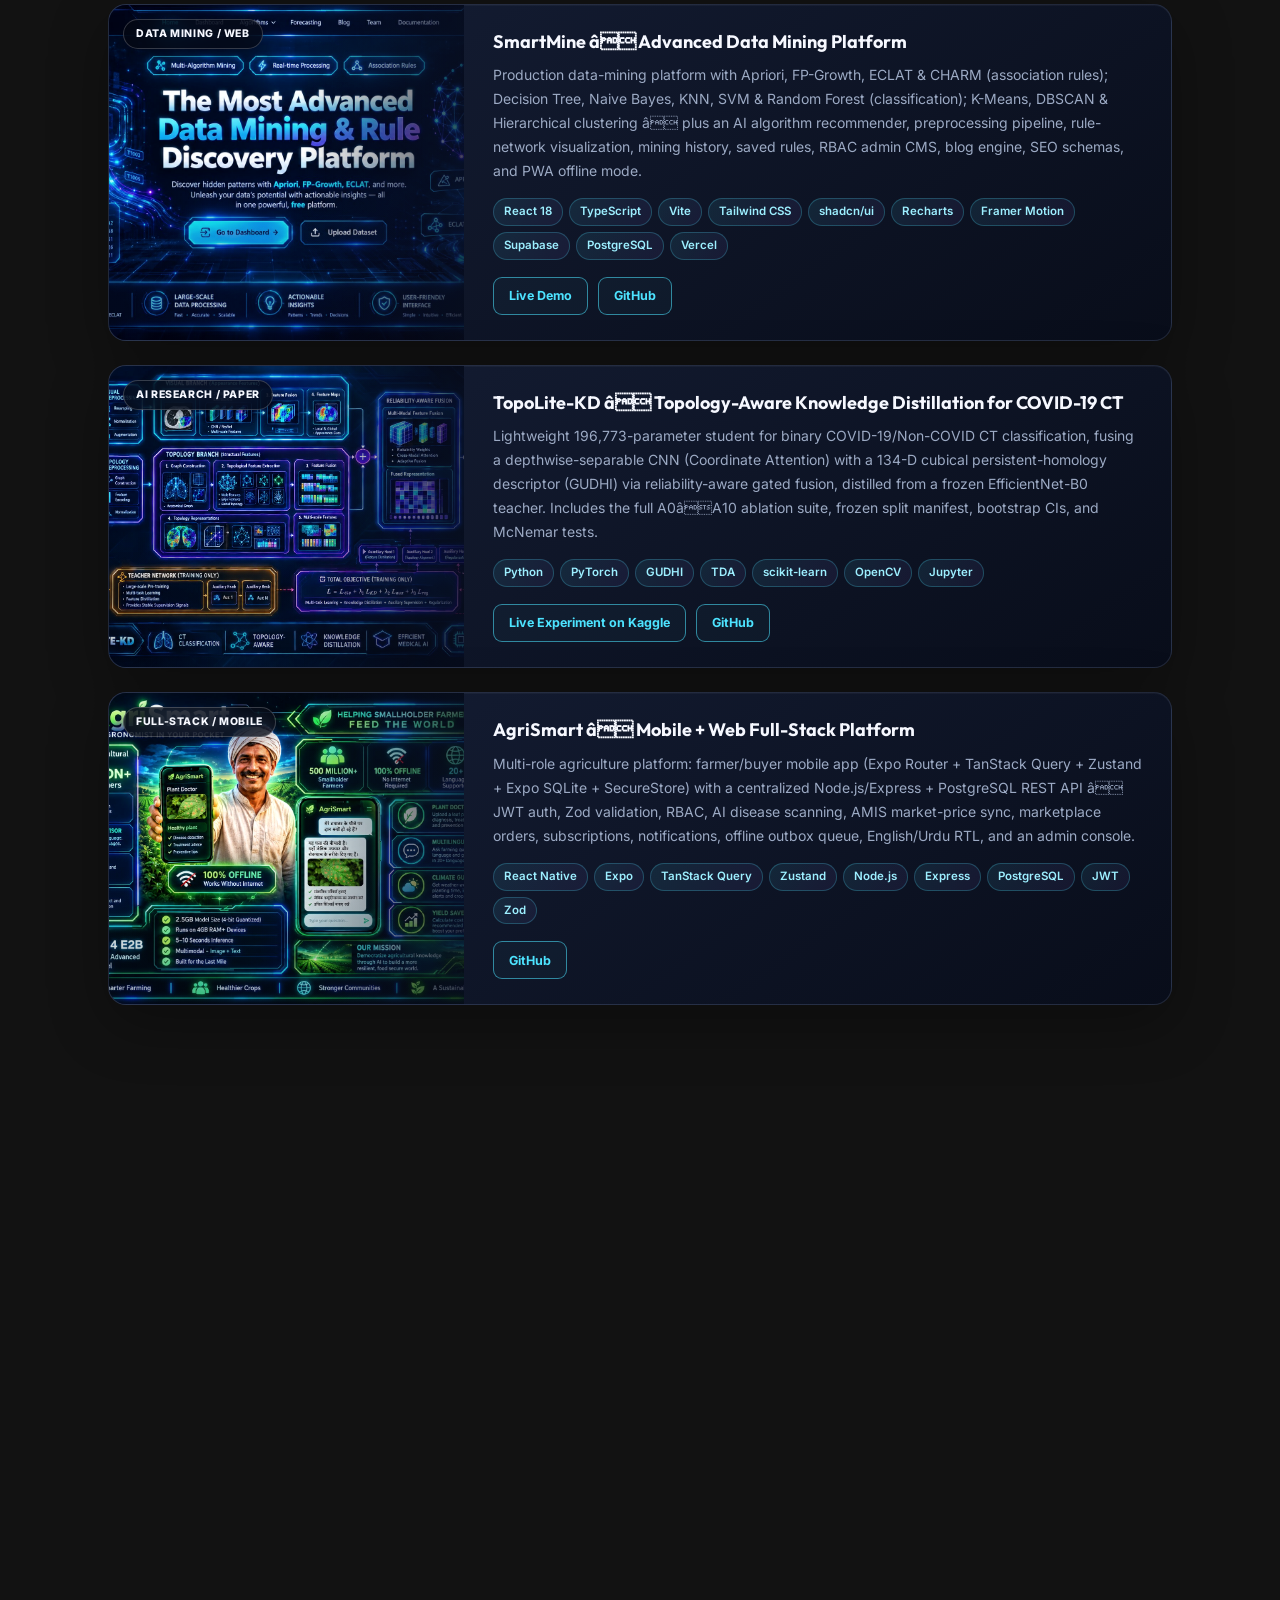
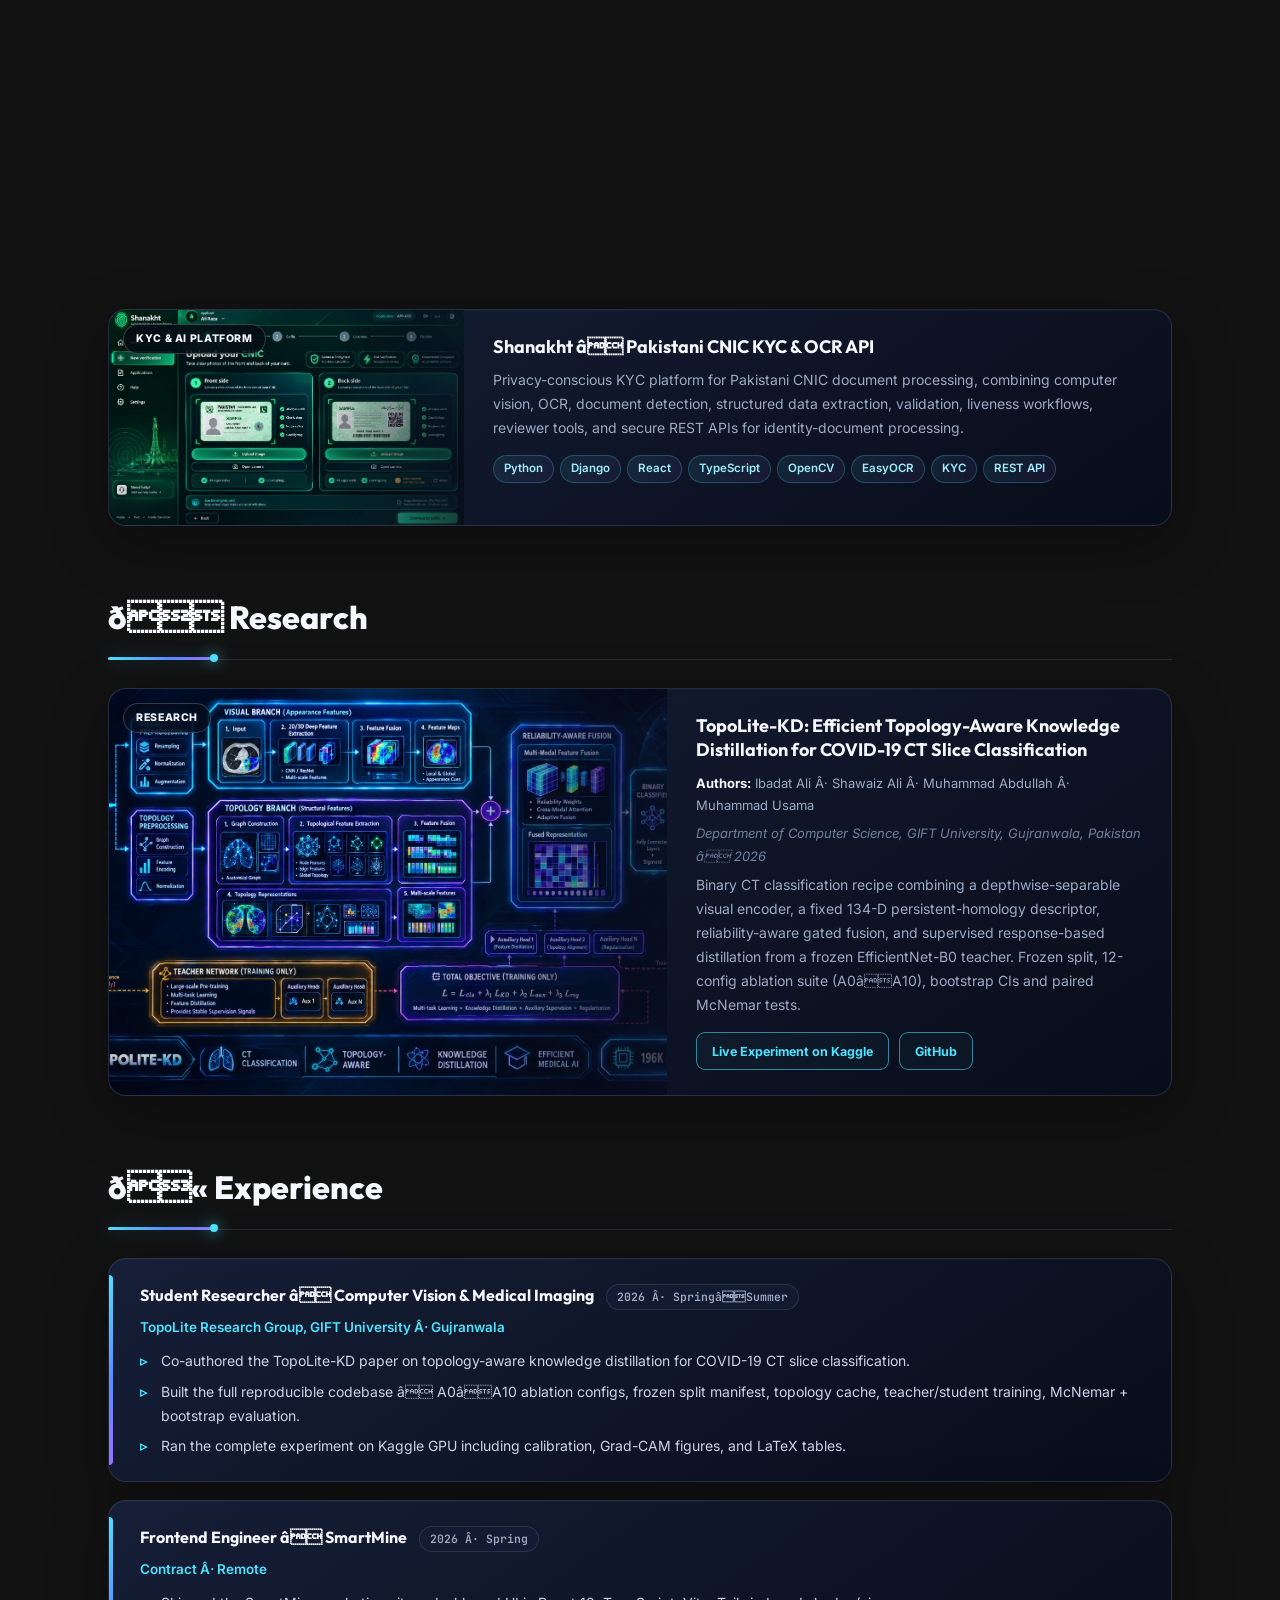
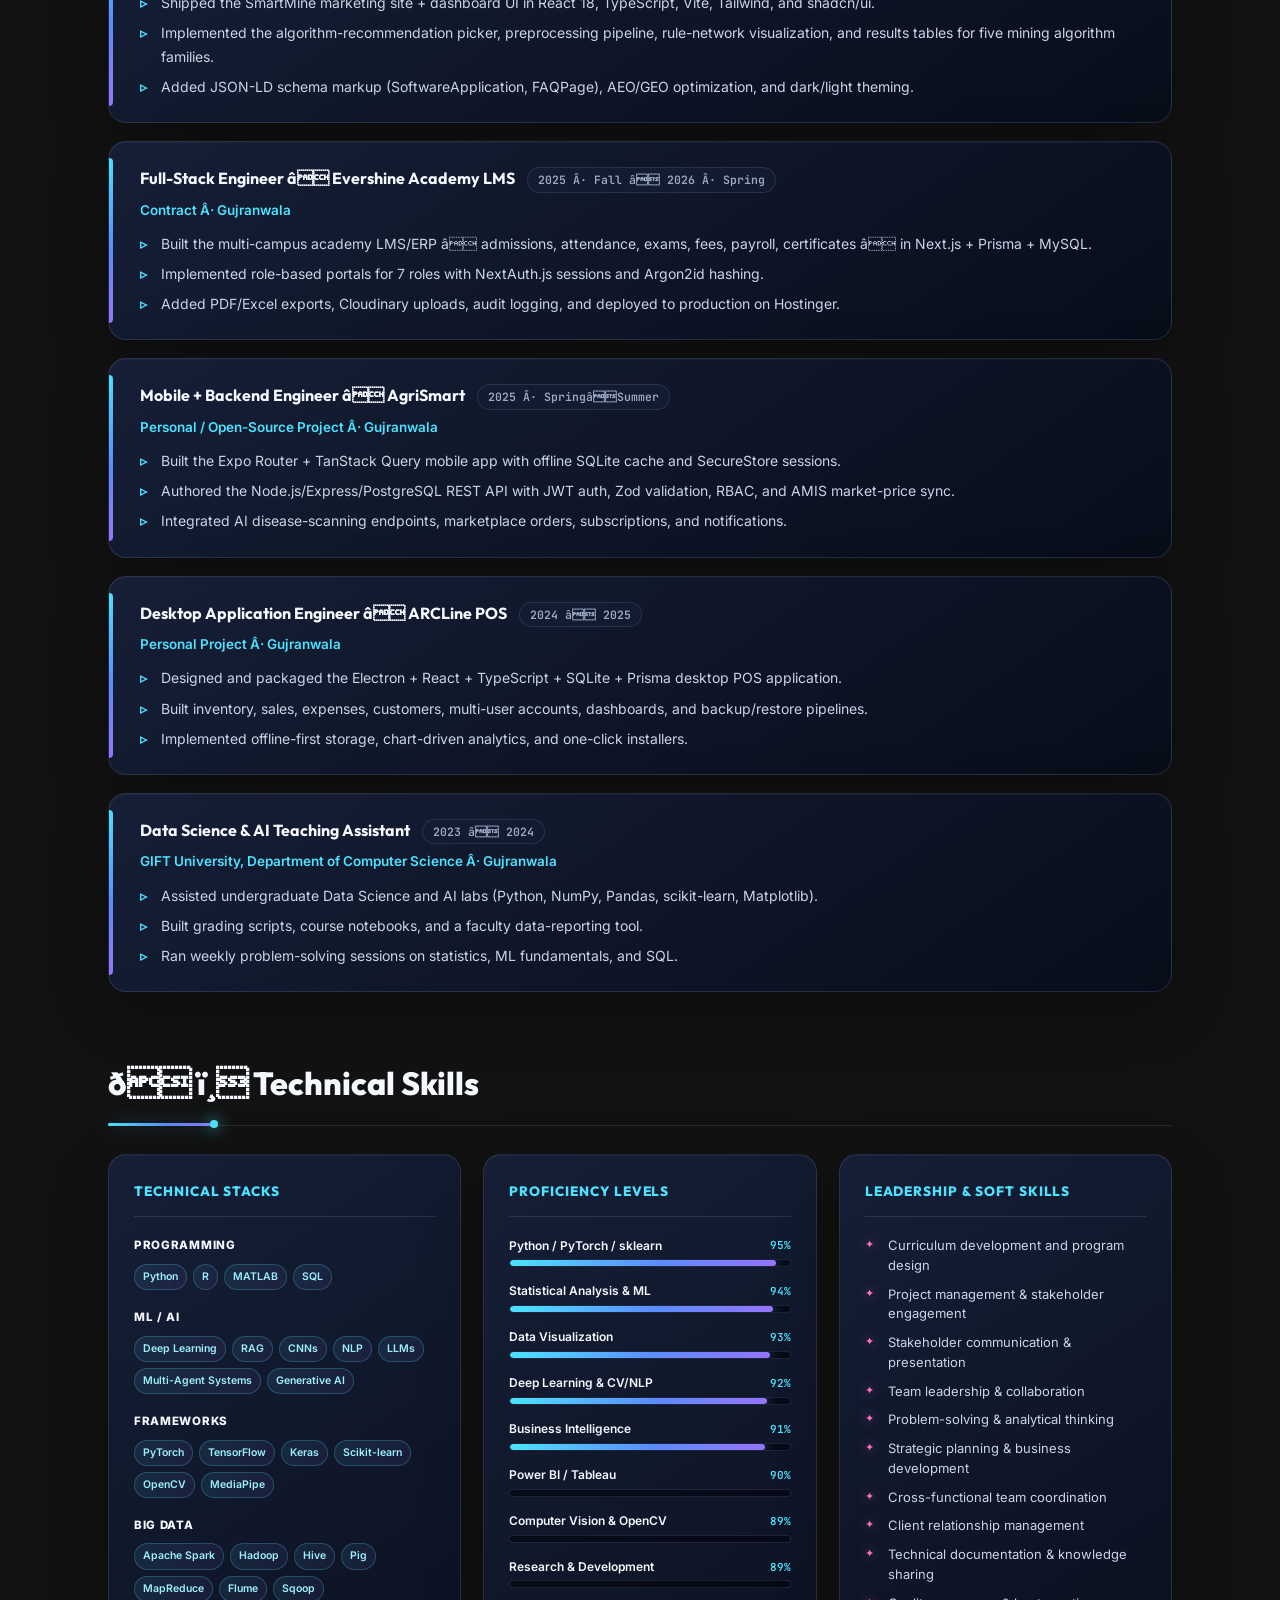
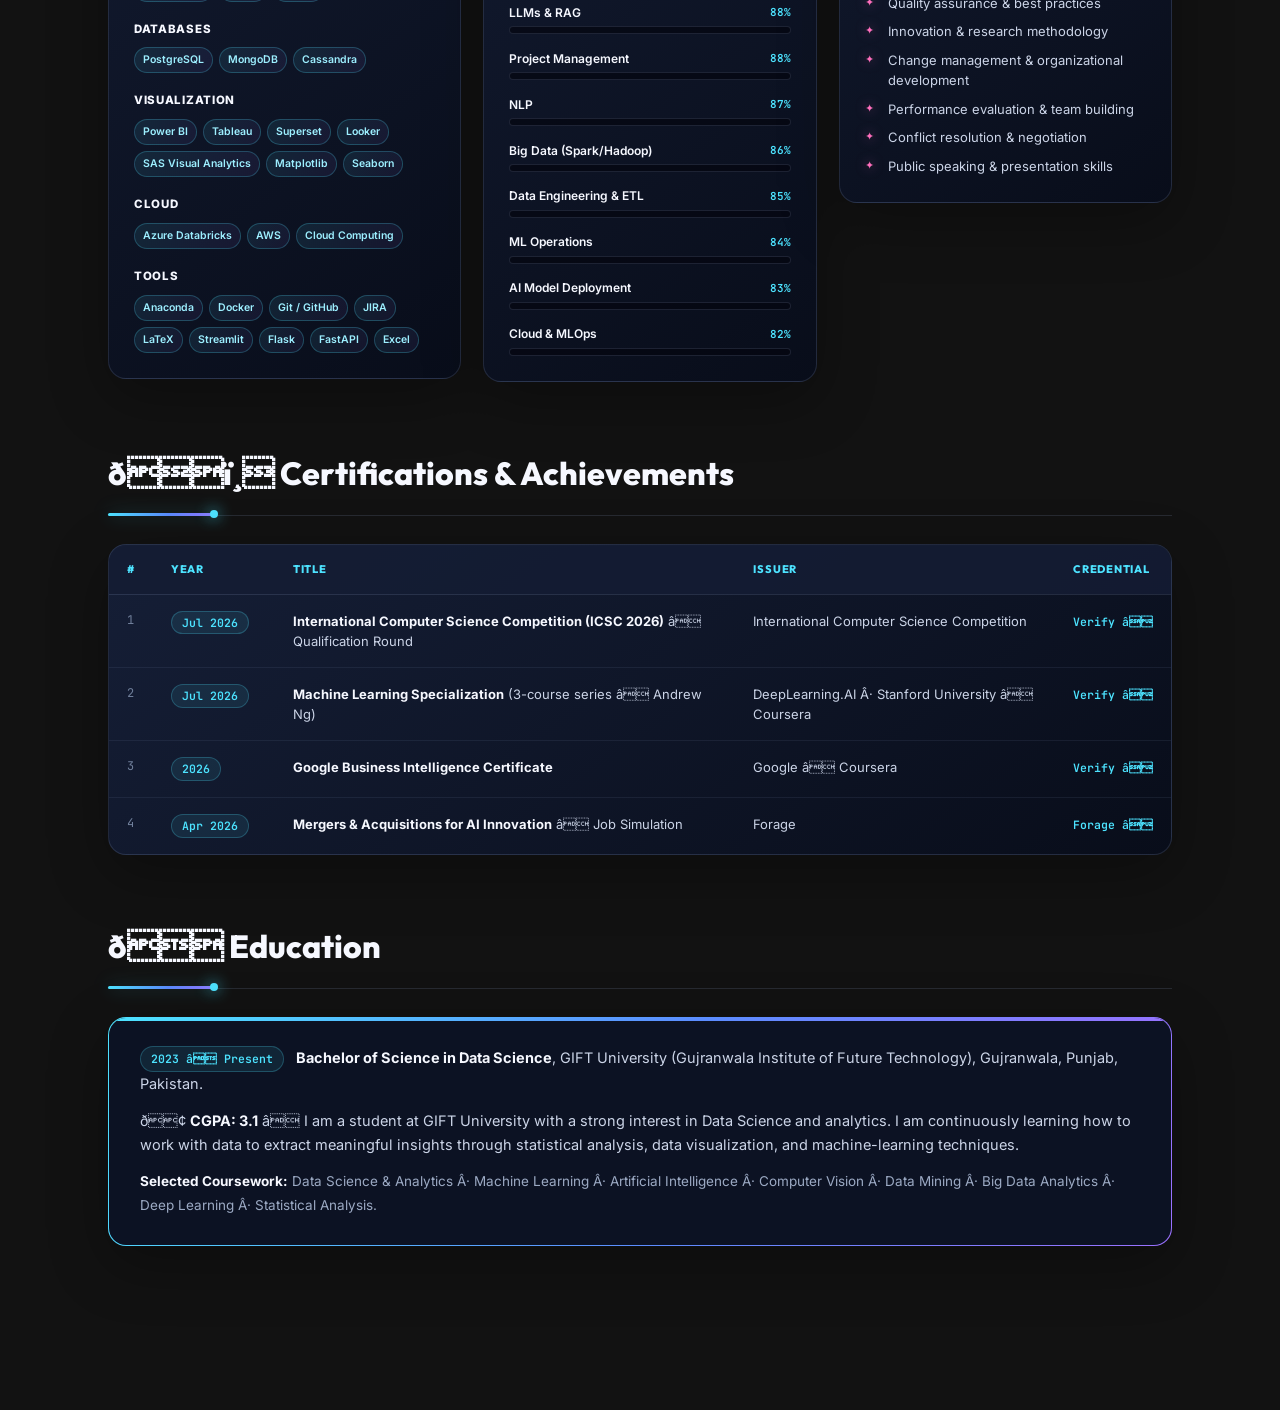
==== commit 8896e52f: "edit: update index.html" ====
--- a/index.html
+++ b/index.html
@@ -5,22 +5,22 @@
   <meta charset="utf-8">
   <meta name="viewport" content="width=device-width, initial-scale=1">
 
-  <title>Shawaiz Ali — Data Scientist &amp; AI/ML Engineer</title>
+  <title>Shawaiz Ali â Data Scientist &amp; AI/ML Engineer</title>
   <meta name="description"
-    content="Shawaiz Ali — Data Scientist & AI/ML Engineer from Gujranwala, Pakistan. Building data-mining platforms, AI/ML research systems, full-stack apps, and production-ready solutions.">
+    content="Shawaiz Ali Data Scientist & AI/ML Engineer from Gujranwala, Pakistan. Building data-mining platforms, AI/ML research systems, full-stack apps, and production-ready solutions.">
   <meta name="author" content="Shawaiz Ali">
-  <link rel="canonical" href="https://shawaiz-project.github.io/">
+  <link rel="canonical" href="https://profile.shawaiz.site/">
 
   <meta property="og:type" content="website">
-  <meta property="og:site_name" content="Shawaiz Ali — Portfolio">
-  <meta property="og:title" content="Shawaiz Ali — Data Scientist &amp; AI/ML Engineer">
+  <meta property="og:site_name" content="Shawaiz Ali Portfolio">
+  <meta property="og:title" content="Shawaiz Ali â Data Scientist &amp; AI/ML Engineer">
   <meta property="og:description"
     content="Building data-mining platforms, AI research systems, full-stack apps, and production-ready solutions.">
   <meta property="og:url" content="https://profile.shawaiz.site/">
   <meta property="og:image" content="https://profile.shawaiz.site/assets/img/profile.jpg">
 
   <meta name="twitter:card" content="summary">
-  <meta name="twitter:title" content="Shawaiz Ali — Data Scientist &amp; AI/ML Engineer">
+  <meta name="twitter:title" content="Shawaiz Ali Data Scientist &amp; AI/ML Engineer">
   <meta name="twitter:description"
     content="Building data-mining platforms, AI research systems, full-stack apps, and production-ready solutions.">
   <meta name="twitter:image" content="https://profile.shawaiz.site/assets/img/profile.jpg">
@@ -74,21 +74,21 @@
       <div class="hero__inner">
         <div class="hero__avatar">
           <span class="hero__ring" aria-hidden="true"></span>
-          <img src="assets/img/profile.jpg" alt="Portrait of Shawaiz Ali — Data Scientist and AI/ML Engineer"
+          <img src="assets/img/profile.jpg" alt="Portrait of Shawaiz Ali â Data Scientist and AI/ML Engineer"
             width="683" height="1024">
         </div>
         <div class="hero__meta">
           <h1>Shawaiz Ali</h1>
           <p class="hero__role">Data Scientist &amp; AI/ML Engineer</p>
           <p class="hero__bio hero__role">
-            I’m a <strong>Data Scientist &amp; AI/ML Engineer</strong> specializing in
+            Iâm a <strong>Data Scientist &amp; AI/ML Engineer</strong> specializing in
             <strong>Python, Machine Learning, Deep Learning, Data Analysis, and Generative AI</strong>.
             I build <strong>intelligent, data-driven applications and predictive solutions</strong>
             that turn complex data into real-world impact.
           </p>
           <ul class="hero__facts">
-            <li>📍 Gujranwala, Pakistan</li>
-            <li>🎓 GIFT University</li>
+            <li>ð Gujranwala, Pakistan</li>
+            <li>ð GIFT University</li>
           </ul>
 
         
@@ -146,7 +146,7 @@
     <!-- ============ ABOUT ============ -->
     <section class="block reveal" id="about">
       <p>
-        I’m a <strong>Data Scientist &amp; AI/ML Engineer</strong> passionate about
+        Iâm a <strong>Data Scientist &amp; AI/ML Engineer</strong> passionate about
         transforming data into intelligent, practical, and scalable solutions.
         I specialize in <strong>Python, Machine Learning, Deep Learning, Data Analysis,
           SQL, and AI-powered application development</strong>.
@@ -166,7 +166,7 @@
       </p>
 
       <p>
-        I’m continuously exploring <strong>LLMs, RAG systems, Generative AI,
+        Iâm continuously exploring <strong>LLMs, RAG systems, Generative AI,
           automation, and MLOps</strong> to build reliable and impactful AI solutions.
       </p>
 
@@ -179,44 +179,44 @@
 
     <!-- ============ LATEST UPDATES ============ -->
     <section class="block reveal" id="news">
-      <h2>🔥 Latest Updates</h2>
+      <h2>ð¥ Latest Updates</h2>
       <ul class="timeline">
-        <li><em>Sep 2026</em> 🔬 Working on <strong>Zero-Shot 3D Anomaly Detection</strong> — exploring PointAD, a CLIP-based framework for detecting and segmenting anomalies in unseen 3D objects by combining multi-view point-cloud and pixel representations.</li>
-        <li><em>Sep 2026</em> 🧠 Released <strong>TopoLite-KD</strong> — topology-aware knowledge distillation for
+        <li><em>Sep 2026</em> ð¬ Working on <strong>Zero-Shot 3D Anomaly Detection</strong> â exploring PointAD, a CLIP-based framework for detecting and segmenting anomalies in unseen 3D objects by combining multi-view point-cloud and pixel representations.</li>
+        <li><em>Sep 2026</em> ð§  Released <strong>TopoLite-KD</strong> â topology-aware knowledge distillation for
           COVID-19 CT classification, with a live Kaggle notebook and fully reproducible research codebase.</li>
-        <li><em>Jul 2026</em> 🏆 Participated in the Qualification Round of the <strong>International Computer Science
+        <li><em>Jul 2026</em> ð Participated in the Qualification Round of the <strong>International Computer Science
             Competition</strong> (ICSC 2026).</li>
-        <li><em>Jul 2026</em> 🎓 Completed Andrew Ng's <strong>Machine Learning Specialization</strong> (3-course
+        <li><em>Jul 2026</em> ð Completed Andrew Ng's <strong>Machine Learning Specialization</strong> (3-course
           series) on Coursera.</li>
-        <li><em>Apr 2026</em> 💼 Completed the <strong>Mergers &amp; Acquisitions for AI Innovation</strong> job
+        <li><em>Apr 2026</em> ð¼ Completed the <strong>Mergers &amp; Acquisitions for AI Innovation</strong> job
           simulation on Forage.</li>
-        <li><em>2026</em> ⛏️ Shipped <strong>SmartMine</strong> — a full-stack data-mining platform with Apriori,
+        <li><em>2026</em> âï¸ Shipped <strong>SmartMine</strong> â a full-stack data-mining platform with Apriori,
           FP-Growth, ECLAT, classification and clustering algorithms.</li>
-        <li><em>2026</em> 🌾 Shipped <strong>AgriSmart</strong> — Expo mobile app + Node.js/PostgreSQL backend for
+        <li><em>2026</em> ð¾ Shipped <strong>AgriSmart</strong> â Expo mobile app + Node.js/PostgreSQL backend for
           farmers, buyers, and administrators.</li>
-        <li><em>2025</em> 🛒 Shipped <strong>ARCLine POS</strong> — an offline desktop Point-of-Sale system built with
+        <li><em>2025</em> ð Shipped <strong>ARCLine POS</strong> â an offline desktop Point-of-Sale system built with
           Electron, React, SQLite, and Prisma.</li>
-        <li><em>2024</em> 🏫 Shipped <strong>Evershine Academy</strong> LMS / ERP on Next.js + Prisma + MySQL
+        <li><em>2024</em> ð« Shipped <strong>Evershine Academy</strong> LMS / ERP on Next.js + Prisma + MySQL
           (multi-campus, role-based).</li>
       </ul>
     </section>
 
     <!-- ============ FEATURED PROJECTS ============ -->
     <section class="block reveal" id="projects">
-      <h2>🗂️ Featured Projects</h2>
+      <h2>ðï¸ Featured Projects</h2>
 
       <article class="paper reveal">
         <div class="paper__media">
           <span class="badge">Data Mining / Web</span>
           <img src="assets/img/projects/smartmine.jpg"
-            alt="SmartMine — data mining and rule discovery platform landing page" loading="lazy" width="1024"
+            alt="SmartMine â data mining and rule discovery platform landing page" loading="lazy" width="1024"
             height="454">
         </div>
         <div class="paper__body">
-          <h3>SmartMine — Advanced Data Mining Platform</h3>
+          <h3>SmartMine â Advanced Data Mining Platform</h3>
           <p>Production data-mining platform with Apriori, FP-Growth, ECLAT &amp; CHARM (association rules); Decision
             Tree, Naive Bayes, KNN, SVM &amp; Random Forest (classification); K-Means, DBSCAN &amp; Hierarchical
-            clustering — plus an AI algorithm recommender, preprocessing pipeline, rule-network visualization, mining
+            clustering â plus an AI algorithm recommender, preprocessing pipeline, rule-network visualization, mining
             history, saved rules, RBAC admin CMS, blog engine, SEO schemas, and PWA offline mode.</p>
           <div class="tags"><span>React 18</span><span>TypeScript</span><span>Vite</span><span>Tailwind
               CSS</span><span>shadcn/ui</span><span>Recharts</span><span>Framer
@@ -234,15 +234,15 @@
         <div class="paper__media">
           <span class="badge">AI Research / Paper</span>
           <img src="assets/img/research/topolite-kd.jpg"
-            alt="TopoLite-KD pipeline architecture — visual branch, topology branch, reliability-aware fusion and teacher network"
+            alt="TopoLite-KD pipeline architecture â visual branch, topology branch, reliability-aware fusion and teacher network"
             loading="lazy" width="1024" height="594">
         </div>
         <div class="paper__body">
-          <h3>TopoLite-KD — Topology-Aware Knowledge Distillation for COVID-19 CT</h3>
+          <h3>TopoLite-KD â Topology-Aware Knowledge Distillation for COVID-19 CT</h3>
           <p>Lightweight 196,773-parameter student for binary COVID-19/Non-COVID CT classification, fusing a
             depthwise-separable CNN (Coordinate Attention) with a 134-D cubical persistent-homology descriptor (GUDHI)
             via reliability-aware gated fusion, distilled from a frozen EfficientNet-B0 teacher. Includes the full
-            A0–A10 ablation suite, frozen split manifest, bootstrap CIs, and McNemar tests.</p>
+            A0âA10 ablation suite, frozen split manifest, bootstrap CIs, and McNemar tests.</p>
           <div class="tags">
             <span>Python</span><span>PyTorch</span><span>GUDHI</span><span>TDA</span><span>scikit-learn</span><span>OpenCV</span><span>Jupyter</span>
           </div>
@@ -259,13 +259,13 @@
         <div class="paper__media">
           <span class="badge">Full-Stack / Mobile</span>
           <img src="assets/img/projects/agrismart.jpg"
-            alt="AgriSmart — AI agronomist mobile app with plant doctor, multilingual advisor, and climate guard"
+            alt="AgriSmart â AI agronomist mobile app with plant doctor, multilingual advisor, and climate guard"
             loading="lazy" width="1024" height="683">
         </div>
         <div class="paper__body">
-          <h3>AgriSmart — Mobile + Web Full-Stack Platform</h3>
+          <h3>AgriSmart â Mobile + Web Full-Stack Platform</h3>
           <p>Multi-role agriculture platform: farmer/buyer mobile app (Expo Router + TanStack Query + Zustand + Expo
-            SQLite + SecureStore) with a centralized Node.js/Express + PostgreSQL REST API — JWT auth, Zod validation,
+            SQLite + SecureStore) with a centralized Node.js/Express + PostgreSQL REST API â JWT auth, Zod validation,
             RBAC, AI disease scanning, AMIS market-price sync, marketplace orders, subscriptions, notifications, offline
             outbox queue, English/Urdu RTL, and an admin console.</p>
           <div class="tags"><span>React Native</span><span>Expo</span><span>TanStack
@@ -282,11 +282,11 @@
         <div class="paper__media">
           <span class="badge">Desktop / POS</span>
           <img src="assets/img/projects/arcline-pos.jpg"
-            alt="ARCLine POS — offline desktop point-of-sale dashboard with sales, profit, and inventory stats"
+            alt="ARCLine POS â offline desktop point-of-sale dashboard with sales, profit, and inventory stats"
             loading="lazy" width="1024" height="522">
         </div>
         <div class="paper__body">
-          <h3>ARCLine POS — Offline Desktop Point-of-Sale</h3>
+          <h3>ARCLine POS â Offline Desktop Point-of-Sale</h3>
           <p>Production-ready offline desktop POS for retail and SMB operations: product &amp; category management,
             inventory with low/out-of-stock alerts, sales terminal, customer ledger, expenses, multi-user accounts,
             daily/monthly/yearly dashboards, trend &amp; category charts, and one-click backup/restore.</p>
@@ -301,14 +301,14 @@
         <div class="paper__media">
           <span class="badge">Full-Stack / ERP</span>
           <img src="assets/img/projects/evershine.jpg"
-            alt="Evershine Academy — multi-campus academy management system landing page" loading="lazy" width="1024"
+            alt="Evershine Academy â multi-campus academy management system landing page" loading="lazy" width="1024"
             height="449">
         </div>
         <div class="paper__body">
-          <h3>Evershine Academy — LMS / Education ERP</h3>
+          <h3>Evershine Academy â LMS / Education ERP</h3>
           <p>Production multi-campus academy management + LMS: admissions, enrollment, attendance, timetables, exams,
             result cards, fees, payroll, expenses, recruitment, certificates, QR documents, branded PDF/Excel reports,
-            and 7 role-based portals — with NextAuth sessions, Argon2id hashing, Cloudinary uploads, and audit logs.
+            and 7 role-based portals â with NextAuth sessions, Argon2id hashing, Cloudinary uploads, and audit logs.
             Deployed live on Hostinger.</p>
           <div class="tags"><span>Next.js</span><span>React
               19</span><span>TypeScript</span><span>Prisma</span><span>MySQL</span><span>NextAuth.js</span><span>Tailwind
@@ -326,13 +326,13 @@
         <div class="paper__media">
           <span class="badge">AI Web Platform</span>
           <img src="assets/img/projects/ai-detector.jpg"
-            alt="AI Detector Platform — AI content, plagiarism and image detection tools" loading="lazy" width="1200"
+            alt="AI Detector Platform â AI content, plagiarism and image detection tools" loading="lazy" width="1200"
             height="750">
         </div>
         <div class="paper__body">
           <h3>AI Detector Platform</h3>
           <p>AI-powered web platform with tools for AI-generated content detection, plagiarism analysis, and AI-image
-            detection — a fast, responsive interface backed by AI APIs and deployed on Vercel.</p>
+            detection â a fast, responsive interface backed by AI APIs and deployed on Vercel.</p>
           <div class="tags"><span>React</span><span>TypeScript</span><span>AI APIs</span><span>Vercel</span></div>
           <p class="links">
             <a href="https://ai-detector-shawaiz.vercel.app/" target="_blank" rel="noopener noreferrer"><strong>Live
@@ -348,14 +348,14 @@
       <span class="badge">KYC & AI Platform</span>
       <img
         src="assets/img/projects/kyc.jpg"
-        alt="Shanakht — Pakistani CNIC KYC, OCR and document processing platform"
+        alt="Shanakht â Pakistani CNIC KYC, OCR and document processing platform"
         loading="lazy"
         width="1200"
         height="750">
     </div>
   
     <div class="paper__body">
-      <h3>Shanakht — Pakistani CNIC KYC & OCR API</h3>
+      <h3>Shanakht â Pakistani CNIC KYC & OCR API</h3>
         
       <p>
         Privacy-conscious KYC platform for Pakistani CNIC document processing,
@@ -397,7 +397,7 @@
 
     <!-- ============ RESEARCH ============ -->
     <section class="block reveal" id="research">
-      <h2>🎓 Research</h2>
+      <h2>ð Research</h2>
       <article class="paper paper--wide reveal">
         <div class="paper__media">
           <span class="badge">Research</span>
@@ -406,13 +406,13 @@
         </div>
         <div class="paper__body">
           <h3>TopoLite-KD: Efficient Topology-Aware Knowledge Distillation for COVID-19 CT Slice Classification</h3>
-          <p class="research__authors"><strong>Authors:</strong> Ibadat Ali · Shawaiz Ali · Muhammad Abdullah · Muhammad
+          <p class="research__authors"><strong>Authors:</strong> Ibadat Ali Â· Shawaiz Ali Â· Muhammad Abdullah Â· Muhammad
             Usama</p>
-          <p class="research__venue"><em>Department of Computer Science, GIFT University, Gujranwala, Pakistan —
+          <p class="research__venue"><em>Department of Computer Science, GIFT University, Gujranwala, Pakistan â
               2026</em></p>
           <p>Binary CT classification recipe combining a depthwise-separable visual encoder, a fixed 134-D
             persistent-homology descriptor, reliability-aware gated fusion, and supervised response-based distillation
-            from a frozen EfficientNet-B0 teacher. Frozen split, 12-config ablation suite (A0–A10), bootstrap CIs and
+            from a frozen EfficientNet-B0 teacher. Frozen split, 12-config ablation suite (A0âA10), bootstrap CIs and
             paired McNemar tests.</p>
           <p class="links">
             <a href="https://www.kaggle.com/code/ibadatali/topokd-research-finalv" target="_blank"
@@ -426,23 +426,23 @@
 
     <!-- ============ EXPERIENCE ============ -->
     <section class="block reveal" id="experience">
-      <h2>🏫 Experience</h2>
+      <h2>ð« Experience</h2>
       <ul class="exp-list">
         <li class="reveal">
-          <strong>Student Researcher — Computer Vision &amp; Medical Imaging</strong> <em>2026 · Spring–Summer</em><br>
-          <span class="exp-org">TopoLite Research Group, GIFT University · Gujranwala</span>
+          <strong>Student Researcher â Computer Vision &amp; Medical Imaging</strong> <em>2026 Â· SpringâSummer</em><br>
+          <span class="exp-org">TopoLite Research Group, GIFT University Â· Gujranwala</span>
           <ul>
             <li>Co-authored the TopoLite-KD paper on topology-aware knowledge distillation for COVID-19 CT slice
               classification.</li>
-            <li>Built the full reproducible codebase — A0–A10 ablation configs, frozen split manifest, topology cache,
+            <li>Built the full reproducible codebase â A0âA10 ablation configs, frozen split manifest, topology cache,
               teacher/student training, McNemar + bootstrap evaluation.</li>
             <li>Ran the complete experiment on Kaggle GPU including calibration, Grad-CAM figures, and LaTeX tables.
             </li>
           </ul>
         </li>
         <li class="reveal">
-          <strong>Frontend Engineer — SmartMine</strong> <em>2026 · Spring</em><br>
-          <span class="exp-org">Contract · Remote</span>
+          <strong>Frontend Engineer â SmartMine</strong> <em>2026 Â· Spring</em><br>
+          <span class="exp-org">Contract Â· Remote</span>
           <ul>
             <li>Shipped the SmartMine marketing site + dashboard UI in React 18, TypeScript, Vite, Tailwind, and
               shadcn/ui.</li>
@@ -453,10 +453,10 @@
           </ul>
         </li>
         <li class="reveal">
-          <strong>Full-Stack Engineer — Evershine Academy LMS</strong> <em>2025 · Fall – 2026 · Spring</em><br>
-          <span class="exp-org">Contract · Gujranwala</span>
+          <strong>Full-Stack Engineer â Evershine Academy LMS</strong> <em>2025 Â· Fall â 2026 Â· Spring</em><br>
+          <span class="exp-org">Contract Â· Gujranwala</span>
           <ul>
-            <li>Built the multi-campus academy LMS/ERP — admissions, attendance, exams, fees, payroll, certificates — in
+            <li>Built the multi-campus academy LMS/ERP â admissions, attendance, exams, fees, payroll, certificates â in
               Next.js + Prisma + MySQL.</li>
             <li>Implemented role-based portals for 7 roles with NextAuth.js sessions and Argon2id hashing.</li>
             <li>Added PDF/Excel exports, Cloudinary uploads, audit logging, and deployed to production on Hostinger.
@@ -464,8 +464,8 @@
           </ul>
         </li>
         <li class="reveal">
-          <strong>Mobile + Backend Engineer — AgriSmart</strong> <em>2025 · Spring–Summer</em><br>
-          <span class="exp-org">Personal / Open-Source Project · Gujranwala</span>
+          <strong>Mobile + Backend Engineer â AgriSmart</strong> <em>2025 Â· SpringâSummer</em><br>
+          <span class="exp-org">Personal / Open-Source Project Â· Gujranwala</span>
           <ul>
             <li>Built the Expo Router + TanStack Query mobile app with offline SQLite cache and SecureStore sessions.
             </li>
@@ -475,8 +475,8 @@
           </ul>
         </li>
         <li class="reveal">
-          <strong>Desktop Application Engineer — ARCLine POS</strong> <em>2024 – 2025</em><br>
-          <span class="exp-org">Personal Project · Gujranwala</span>
+          <strong>Desktop Application Engineer â ARCLine POS</strong> <em>2024 â 2025</em><br>
+          <span class="exp-org">Personal Project Â· Gujranwala</span>
           <ul>
             <li>Designed and packaged the Electron + React + TypeScript + SQLite + Prisma desktop POS application.</li>
             <li>Built inventory, sales, expenses, customers, multi-user accounts, dashboards, and backup/restore
@@ -485,8 +485,8 @@
           </ul>
         </li>
         <li class="reveal">
-          <strong>Data Science &amp; AI Teaching Assistant</strong> <em>2023 – 2024</em><br>
-          <span class="exp-org">GIFT University, Department of Computer Science · Gujranwala</span>
+          <strong>Data Science &amp; AI Teaching Assistant</strong> <em>2023 â 2024</em><br>
+          <span class="exp-org">GIFT University, Department of Computer Science Â· Gujranwala</span>
           <ul>
             <li>Assisted undergraduate Data Science and AI labs (Python, NumPy, Pandas, scikit-learn, Matplotlib).</li>
             <li>Built grading scripts, course notebooks, and a faculty data-reporting tool.</li>
@@ -498,10 +498,10 @@
 
     <!-- ============ TECHNICAL SKILLS (3-column like reference) ============ -->
     <section class="block reveal" id="skills">
-      <h2>🛠️ Technical Skills</h2>
+      <h2>ð ï¸ Technical Skills</h2>
 
       <div class="skills-3col">
-        <!-- Column 1 · Technical Stacks -->
+        <!-- Column 1 Â· Technical Stacks -->
         <div class="skills-col reveal">
           <h3 class="col-title">Technical Stacks</h3>
           <div class="stack-group">
@@ -547,7 +547,7 @@
           </div>
         </div>
 
-        <!-- Column 2 · Proficiency Levels -->
+        <!-- Column 2 Â· Proficiency Levels -->
         <div class="skills-col reveal">
           <h3 class="col-title">Proficiency Levels</h3>
           <div class="bars">
@@ -586,7 +586,7 @@
           </div>
         </div>
 
-        <!-- Column 3 · Leadership & Soft Skills -->
+        <!-- Column 3 Â· Leadership & Soft Skills -->
         <div class="skills-col reveal">
           <h3 class="col-title">Leadership &amp; Soft Skills</h3>
           <ul class="soft-list">
@@ -612,7 +612,7 @@
 
     <!-- ============ CERTIFICATIONS (table, like reference) ============ -->
     <section class="block reveal" id="certifications">
-      <h2>🎖️ Certifications &amp; Achievements</h2>
+      <h2>ðï¸ Certifications &amp; Achievements</h2>
       <div class="table-wrap reveal">
         <table class="certs-table">
           <thead>
@@ -628,35 +628,35 @@
             <tr>
               <td>1</td>
               <td><span class="yr">Jul 2026</span></td>
-              <td><strong>International Computer Science Competition (ICSC 2026)</strong> — Qualification Round</td>
+              <td><strong>International Computer Science Competition (ICSC 2026)</strong> â Qualification Round</td>
               <td>International Computer Science Competition</td>
               <td><a class="verify"
                   href="https://icscompetition.org/c/Certificate-QR-2026-1037FAE943EB-9039ede33fcbb1b33e0ddf9a97033700.pdf"
-                  target="_blank" rel="noopener noreferrer">Verify →</a></td>
+                  target="_blank" rel="noopener noreferrer">Verify â</a></td>
             </tr>
             <tr>
               <td>2</td>
               <td><span class="yr">Jul 2026</span></td>
-              <td><strong>Machine Learning Specialization</strong> (3-course series — Andrew Ng)</td>
-              <td>DeepLearning.AI · Stanford University — Coursera</td>
+              <td><strong>Machine Learning Specialization</strong> (3-course series â Andrew Ng)</td>
+              <td>DeepLearning.AI Â· Stanford University â Coursera</td>
               <td><a class="verify" href="https://coursera.org/share/d47f27a0f2040377fe042c78d7241b4b" target="_blank"
-                  rel="noopener noreferrer">Verify →</a></td>
+                  rel="noopener noreferrer">Verify â</a></td>
             </tr>
             <tr>
               <td>3</td>
               <td><span class="yr">2026</span></td>
               <td><strong>Google Business Intelligence Certificate</strong></td>
-              <td>Google — Coursera</td>
+              <td>Google â Coursera</td>
               <td><a class="verify" href="https://coursera.org/share/abf97910627017f79221d00696082b82" target="_blank"
-                  rel="noopener noreferrer">Verify →</a></td>
+                  rel="noopener noreferrer">Verify â</a></td>
             </tr>
             <tr>
               <td>4</td>
               <td><span class="yr">Apr 2026</span></td>
-              <td><strong>Mergers &amp; Acquisitions for AI Innovation</strong> — Job Simulation</td>
+              <td><strong>Mergers &amp; Acquisitions for AI Innovation</strong> â Job Simulation</td>
               <td>Forage</td>
               <td><a class="verify" href="https://www.theforage.com/" target="_blank" rel="noopener noreferrer">Forage
-                  →</a></td>
+                  â</a></td>
             </tr>
           </tbody>
         </table>
@@ -665,17 +665,17 @@
 
     <!-- ============ EDUCATION ============ -->
     <section class="block reveal" id="education">
-      <h2>📖 Education</h2>
+      <h2>ð Education</h2>
       <div class="edu-card reveal">
         <p>
-          <em class="yr">2023 – Present</em> <strong>Bachelor of Science in Data Science</strong>,
+          <em class="yr">2023 â Present</em> <strong>Bachelor of Science in Data Science</strong>,
           GIFT University (Gujranwala Institute of Future Technology), Gujranwala, Punjab, Pakistan.
         </p>
-        <p>🟢 <strong>CGPA: 3.1</strong> — I am a student at GIFT University with a strong interest in Data Science and
+        <p>ð¢ <strong>CGPA: 3.1</strong> â I am a student at GIFT University with a strong interest in Data Science and
           analytics. I am continuously learning how to work with data to extract meaningful insights through statistical
           analysis, data visualization, and machine-learning techniques.</p>
-        <p class="courses"><strong>Selected Coursework:</strong> Data Science &amp; Analytics · Machine Learning ·
-          Artificial Intelligence · Computer Vision · Data Mining · Big Data Analytics · Deep Learning · Statistical
+        <p class="courses"><strong>Selected Coursework:</strong> Data Science &amp; Analytics Â· Machine Learning Â·
+          Artificial Intelligence Â· Computer Vision Â· Data Mining Â· Big Data Analytics Â· Deep Learning Â· Statistical
           Analysis.</p>
       </div>
     </section>
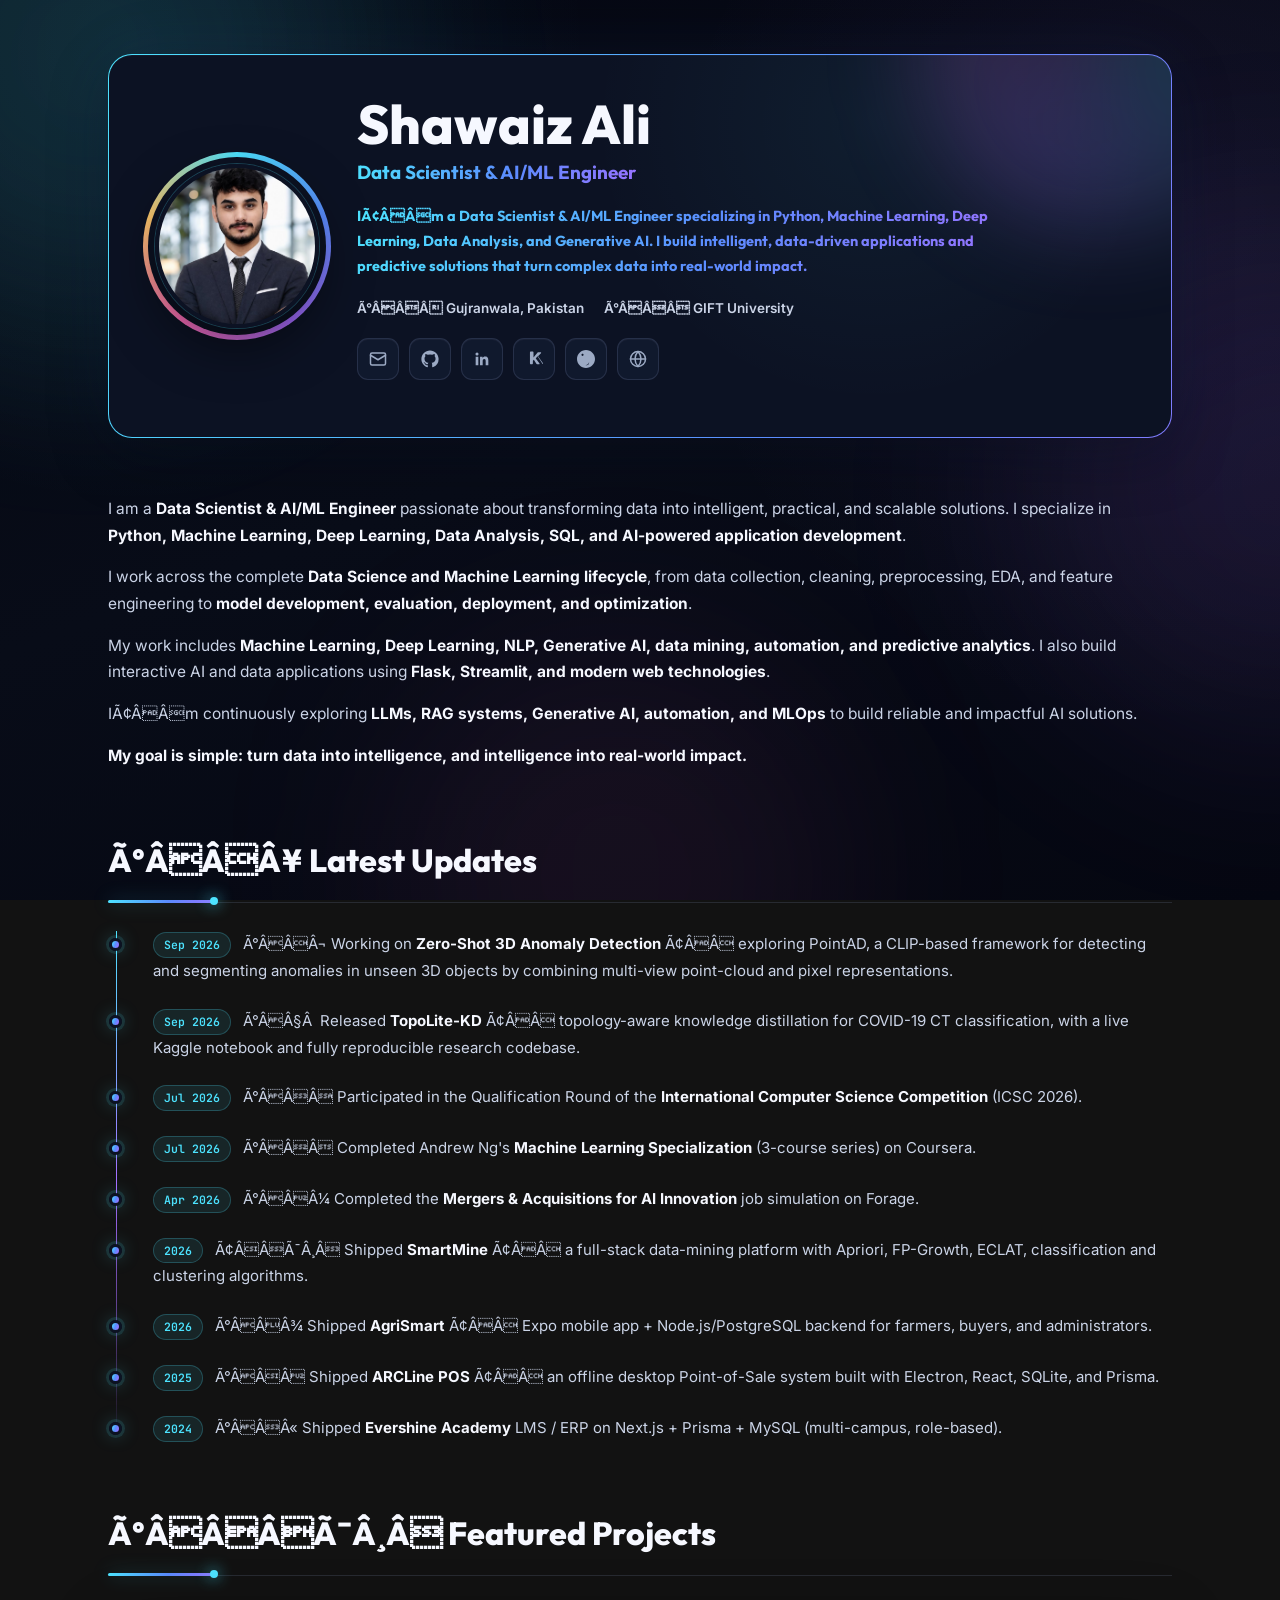
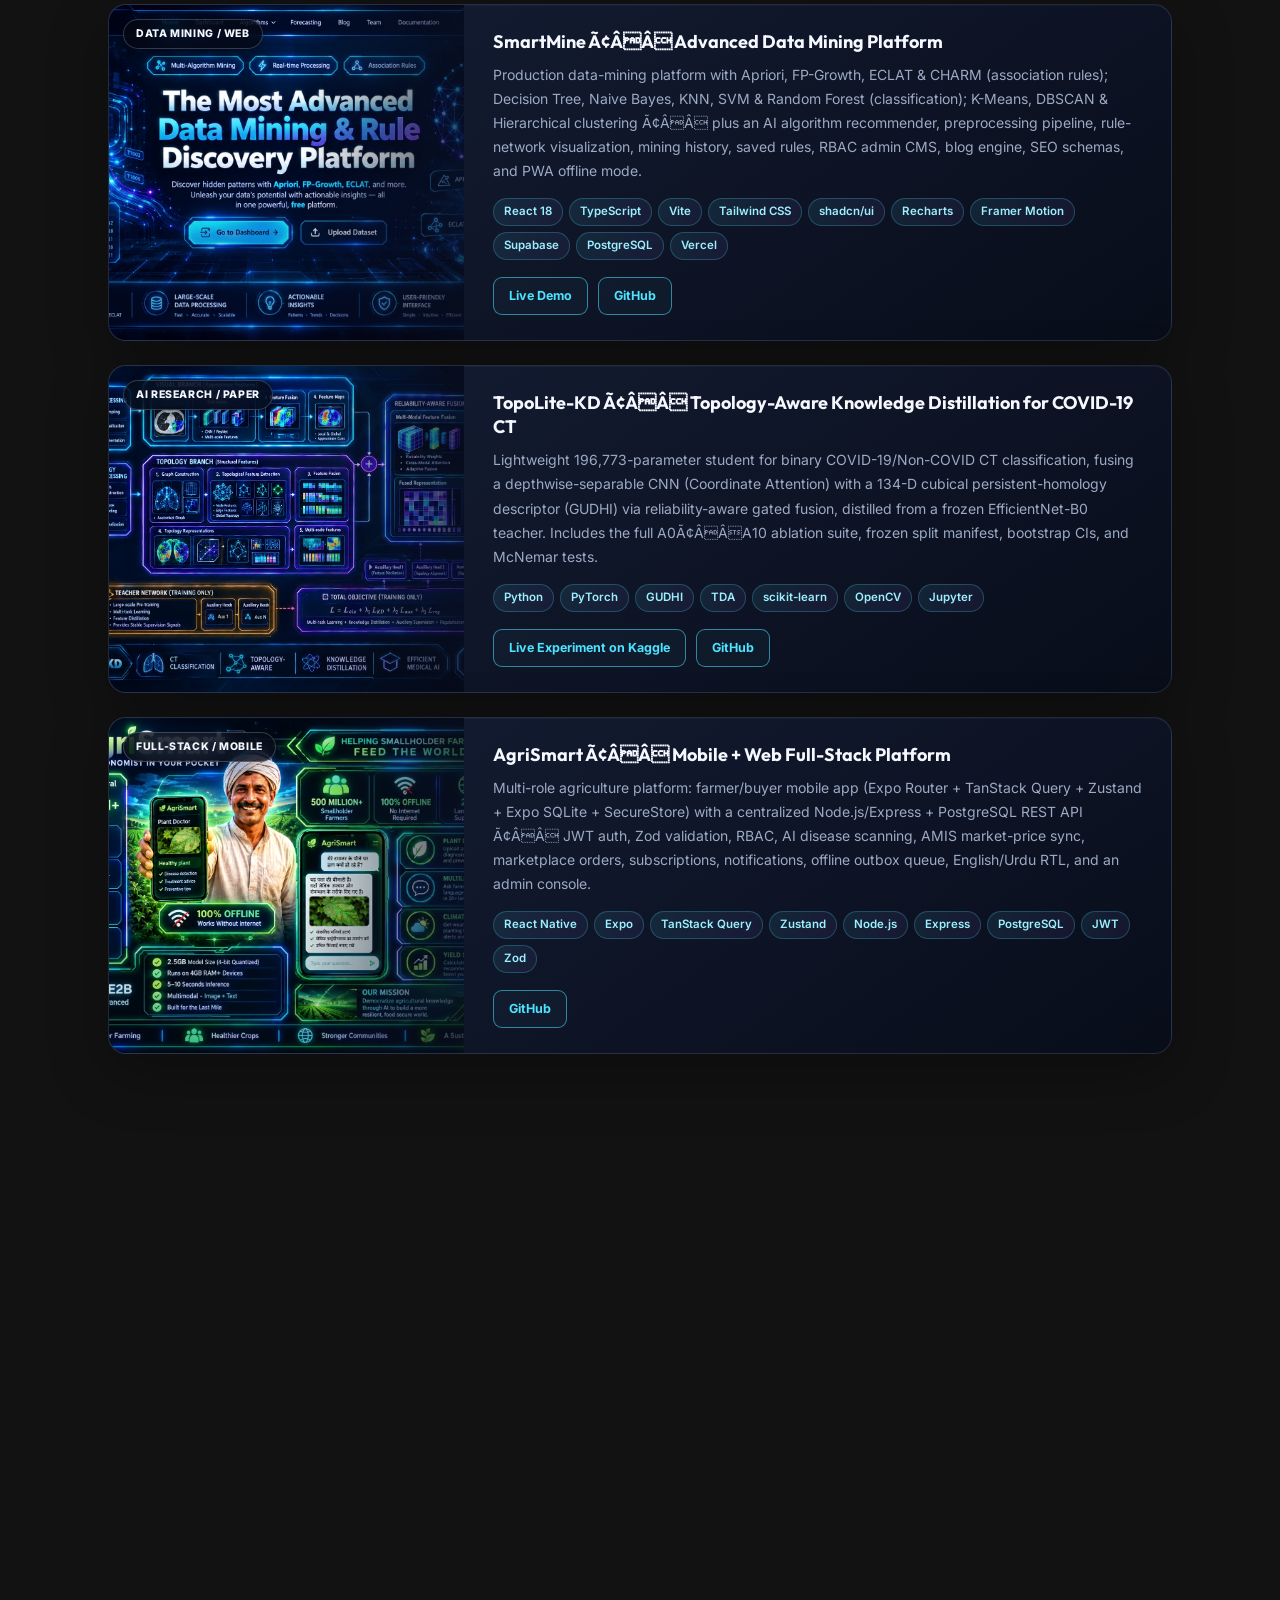
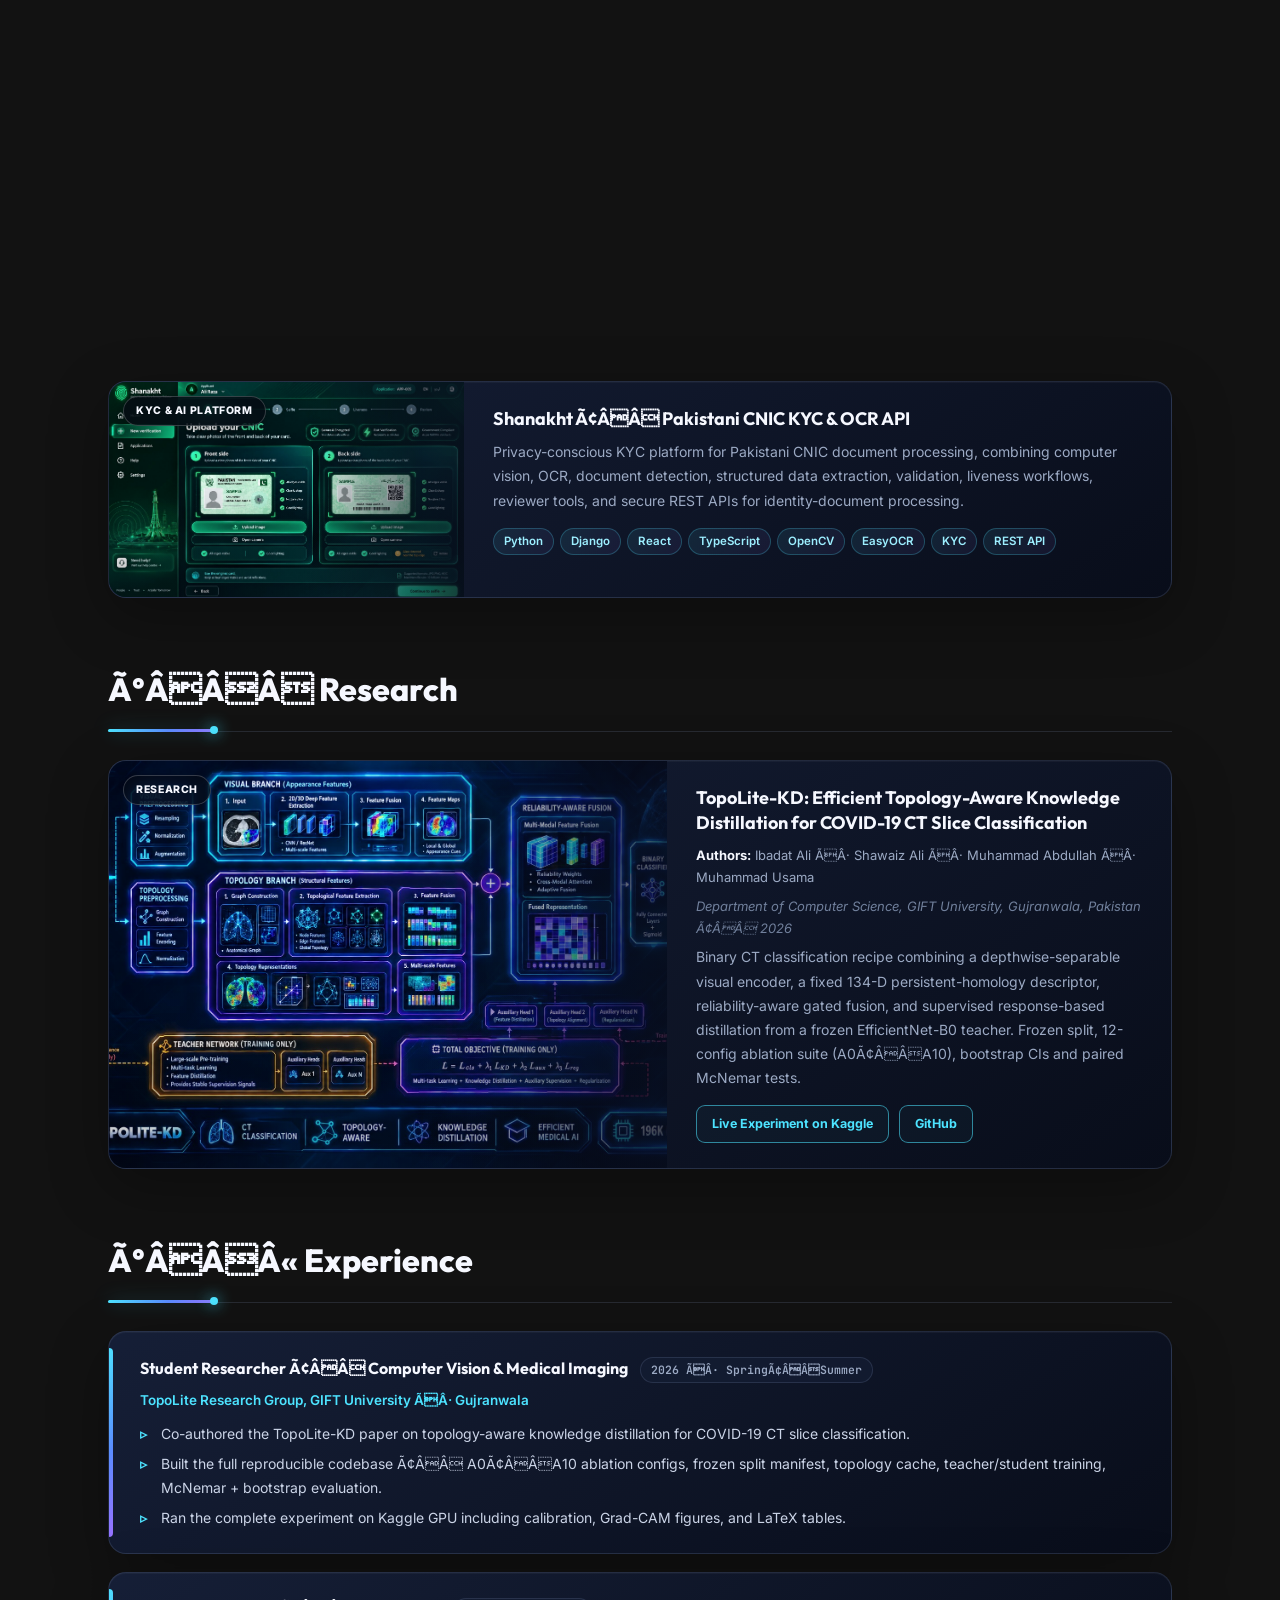
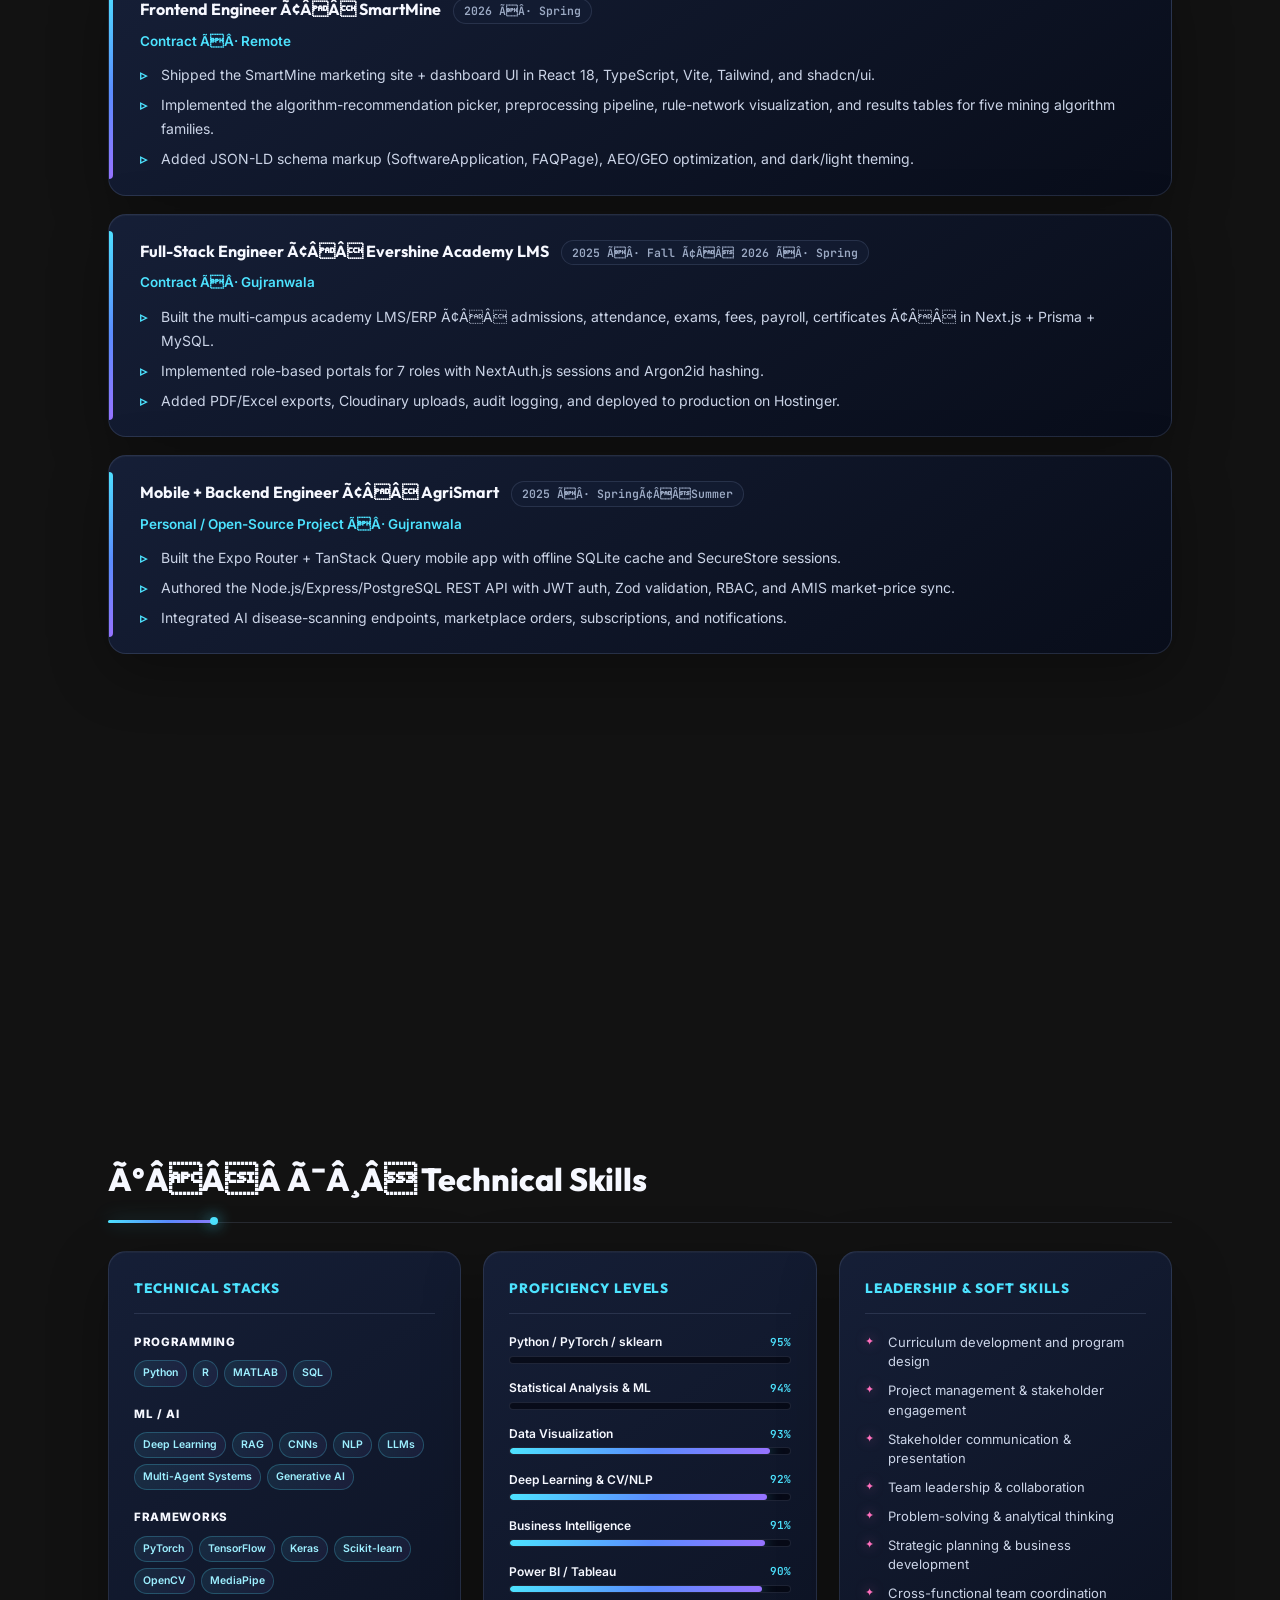
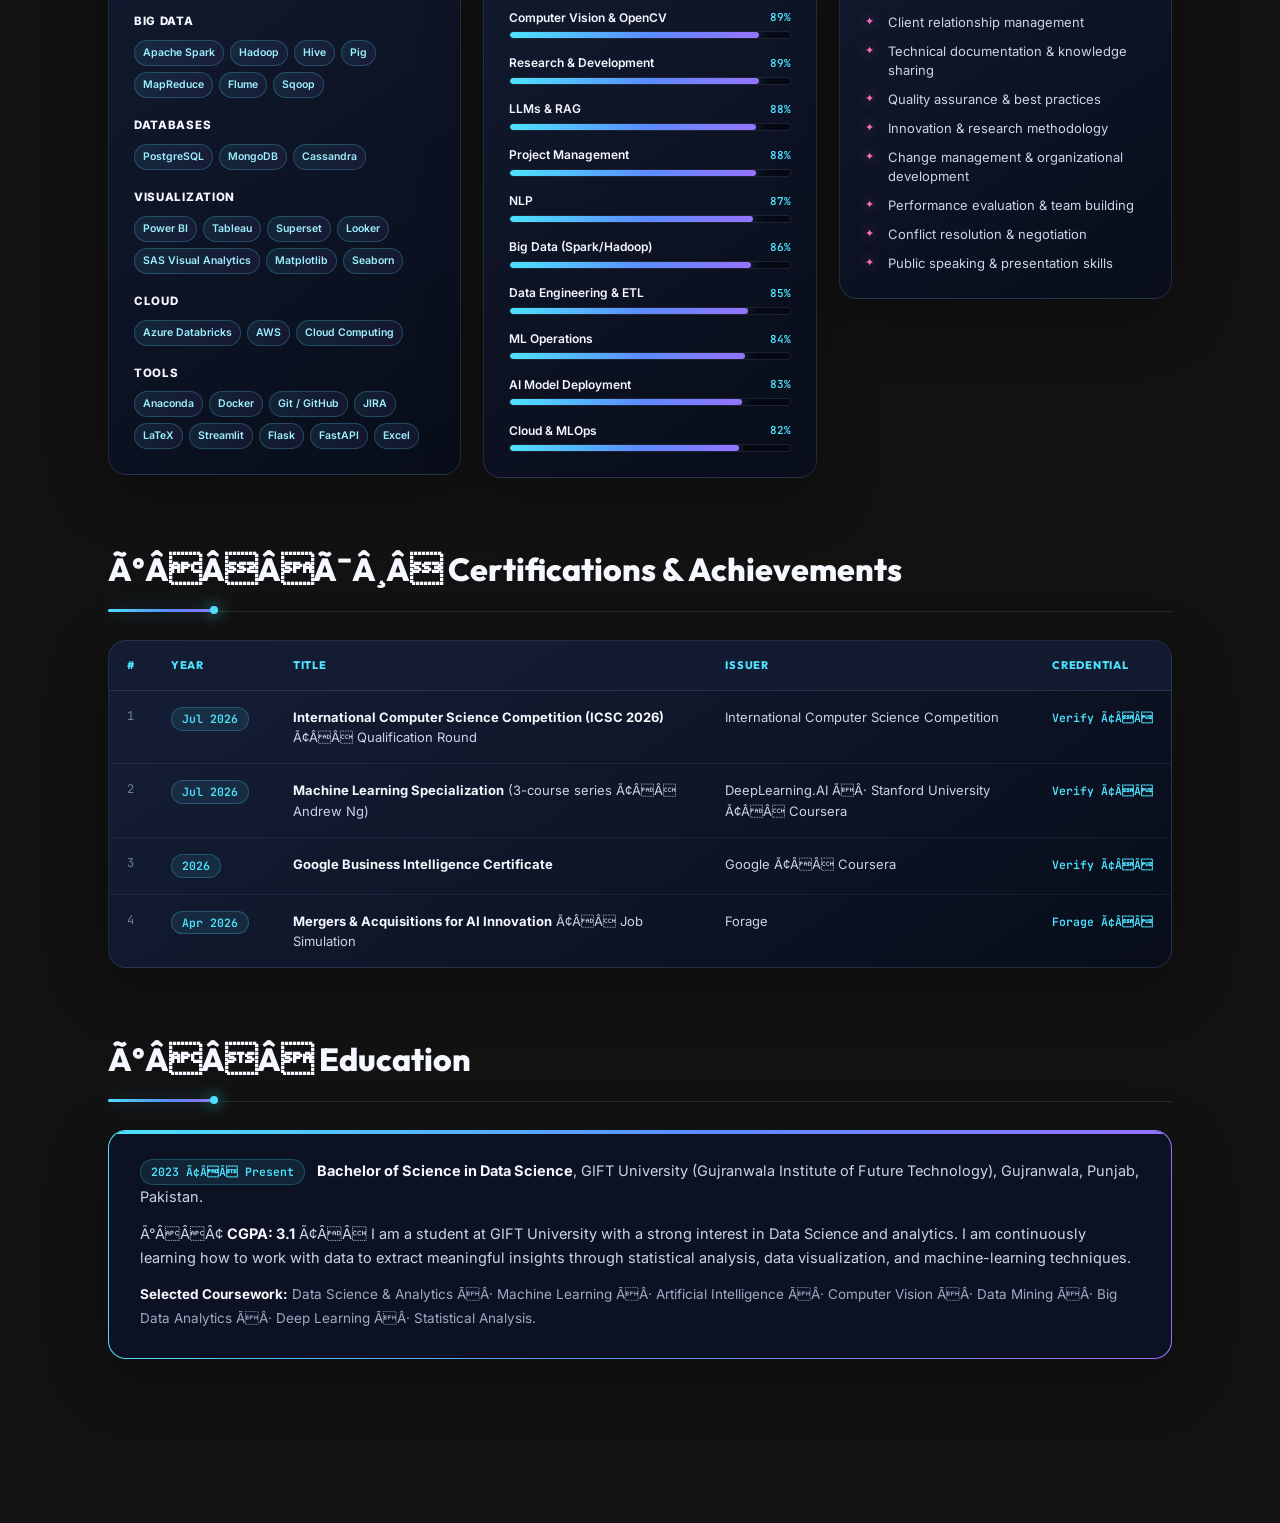
==== commit f5f52746: "edit: update index.html" ====
--- a/index.html
+++ b/index.html
@@ -5,7 +5,7 @@
   <meta charset="utf-8">
   <meta name="viewport" content="width=device-width, initial-scale=1">
 
-  <title>Shawaiz Ali â Data Scientist &amp; AI/ML Engineer</title>
+  <title>Shawaiz Ali Ã¢ÂÂ Data Scientist &amp; AI/ML Engineer</title>
   <meta name="description"
     content="Shawaiz Ali Data Scientist & AI/ML Engineer from Gujranwala, Pakistan. Building data-mining platforms, AI/ML research systems, full-stack apps, and production-ready solutions.">
   <meta name="author" content="Shawaiz Ali">
@@ -13,7 +13,7 @@
 
   <meta property="og:type" content="website">
   <meta property="og:site_name" content="Shawaiz Ali Portfolio">
-  <meta property="og:title" content="Shawaiz Ali â Data Scientist &amp; AI/ML Engineer">
+  <meta property="og:title" content="Shawaiz Ali Ã¢ÂÂ Data Scientist &amp; AI/ML Engineer">
   <meta property="og:description"
     content="Building data-mining platforms, AI research systems, full-stack apps, and production-ready solutions.">
   <meta property="og:url" content="https://profile.shawaiz.site/">
@@ -74,21 +74,21 @@
       <div class="hero__inner">
         <div class="hero__avatar">
           <span class="hero__ring" aria-hidden="true"></span>
-          <img src="assets/img/profile.jpg" alt="Portrait of Shawaiz Ali â Data Scientist and AI/ML Engineer"
+          <img src="assets/img/profile.jpg" alt="Portrait of Shawaiz Ali Ã¢ÂÂ Data Scientist and AI/ML Engineer"
             width="683" height="1024">
         </div>
         <div class="hero__meta">
           <h1>Shawaiz Ali</h1>
           <p class="hero__role">Data Scientist &amp; AI/ML Engineer</p>
           <p class="hero__bio hero__role">
-            Iâm a <strong>Data Scientist &amp; AI/ML Engineer</strong> specializing in
+            IÃ¢ÂÂm a <strong>Data Scientist &amp; AI/ML Engineer</strong> specializing in
             <strong>Python, Machine Learning, Deep Learning, Data Analysis, and Generative AI</strong>.
             I build <strong>intelligent, data-driven applications and predictive solutions</strong>
             that turn complex data into real-world impact.
           </p>
           <ul class="hero__facts">
-            <li>ð Gujranwala, Pakistan</li>
-            <li>ð GIFT University</li>
+            <li>Ã°ÂÂÂ Gujranwala, Pakistan</li>
+            <li>Ã°ÂÂÂ GIFT University</li>
           </ul>
 
         
@@ -146,7 +146,7 @@
     <!-- ============ ABOUT ============ -->
     <section class="block reveal" id="about">
       <p>
-        Iâm a <strong>Data Scientist &amp; AI/ML Engineer</strong> passionate about
+        I am a <strong>Data Scientist &amp; AI/ML Engineer</strong> passionate about
         transforming data into intelligent, practical, and scalable solutions.
         I specialize in <strong>Python, Machine Learning, Deep Learning, Data Analysis,
           SQL, and AI-powered application development</strong>.
@@ -166,7 +166,7 @@
       </p>
 
       <p>
-        Iâm continuously exploring <strong>LLMs, RAG systems, Generative AI,
+        IÃ¢ÂÂm continuously exploring <strong>LLMs, RAG systems, Generative AI,
           automation, and MLOps</strong> to build reliable and impactful AI solutions.
       </p>
 
@@ -179,44 +179,44 @@
 
     <!-- ============ LATEST UPDATES ============ -->
     <section class="block reveal" id="news">
-      <h2>ð¥ Latest Updates</h2>
+      <h2>Ã°ÂÂÂ¥ Latest Updates</h2>
       <ul class="timeline">
-        <li><em>Sep 2026</em> ð¬ Working on <strong>Zero-Shot 3D Anomaly Detection</strong> â exploring PointAD, a CLIP-based framework for detecting and segmenting anomalies in unseen 3D objects by combining multi-view point-cloud and pixel representations.</li>
-        <li><em>Sep 2026</em> ð§  Released <strong>TopoLite-KD</strong> â topology-aware knowledge distillation for
+        <li><em>Sep 2026</em> Ã°ÂÂÂ¬ Working on <strong>Zero-Shot 3D Anomaly Detection</strong> Ã¢ÂÂ exploring PointAD, a CLIP-based framework for detecting and segmenting anomalies in unseen 3D objects by combining multi-view point-cloud and pixel representations.</li>
+        <li><em>Sep 2026</em> Ã°ÂÂ§Â  Released <strong>TopoLite-KD</strong> Ã¢ÂÂ topology-aware knowledge distillation for
           COVID-19 CT classification, with a live Kaggle notebook and fully reproducible research codebase.</li>
-        <li><em>Jul 2026</em> ð Participated in the Qualification Round of the <strong>International Computer Science
+        <li><em>Jul 2026</em> Ã°ÂÂÂ Participated in the Qualification Round of the <strong>International Computer Science
             Competition</strong> (ICSC 2026).</li>
-        <li><em>Jul 2026</em> ð Completed Andrew Ng's <strong>Machine Learning Specialization</strong> (3-course
+        <li><em>Jul 2026</em> Ã°ÂÂÂ Completed Andrew Ng's <strong>Machine Learning Specialization</strong> (3-course
           series) on Coursera.</li>
-        <li><em>Apr 2026</em> ð¼ Completed the <strong>Mergers &amp; Acquisitions for AI Innovation</strong> job
+        <li><em>Apr 2026</em> Ã°ÂÂÂ¼ Completed the <strong>Mergers &amp; Acquisitions for AI Innovation</strong> job
           simulation on Forage.</li>
-        <li><em>2026</em> âï¸ Shipped <strong>SmartMine</strong> â a full-stack data-mining platform with Apriori,
+        <li><em>2026</em> Ã¢ÂÂÃ¯Â¸Â Shipped <strong>SmartMine</strong> Ã¢ÂÂ a full-stack data-mining platform with Apriori,
           FP-Growth, ECLAT, classification and clustering algorithms.</li>
-        <li><em>2026</em> ð¾ Shipped <strong>AgriSmart</strong> â Expo mobile app + Node.js/PostgreSQL backend for
+        <li><em>2026</em> Ã°ÂÂÂ¾ Shipped <strong>AgriSmart</strong> Ã¢ÂÂ Expo mobile app + Node.js/PostgreSQL backend for
           farmers, buyers, and administrators.</li>
-        <li><em>2025</em> ð Shipped <strong>ARCLine POS</strong> â an offline desktop Point-of-Sale system built with
+        <li><em>2025</em> Ã°ÂÂÂ Shipped <strong>ARCLine POS</strong> Ã¢ÂÂ an offline desktop Point-of-Sale system built with
           Electron, React, SQLite, and Prisma.</li>
-        <li><em>2024</em> ð« Shipped <strong>Evershine Academy</strong> LMS / ERP on Next.js + Prisma + MySQL
+        <li><em>2024</em> Ã°ÂÂÂ« Shipped <strong>Evershine Academy</strong> LMS / ERP on Next.js + Prisma + MySQL
           (multi-campus, role-based).</li>
       </ul>
     </section>
 
     <!-- ============ FEATURED PROJECTS ============ -->
     <section class="block reveal" id="projects">
-      <h2>ðï¸ Featured Projects</h2>
+      <h2>Ã°ÂÂÂÃ¯Â¸Â Featured Projects</h2>
 
       <article class="paper reveal">
         <div class="paper__media">
           <span class="badge">Data Mining / Web</span>
           <img src="assets/img/projects/smartmine.jpg"
-            alt="SmartMine â data mining and rule discovery platform landing page" loading="lazy" width="1024"
+            alt="SmartMine Ã¢ÂÂ data mining and rule discovery platform landing page" loading="lazy" width="1024"
             height="454">
         </div>
         <div class="paper__body">
-          <h3>SmartMine â Advanced Data Mining Platform</h3>
+          <h3>SmartMine Ã¢ÂÂ Advanced Data Mining Platform</h3>
           <p>Production data-mining platform with Apriori, FP-Growth, ECLAT &amp; CHARM (association rules); Decision
             Tree, Naive Bayes, KNN, SVM &amp; Random Forest (classification); K-Means, DBSCAN &amp; Hierarchical
-            clustering â plus an AI algorithm recommender, preprocessing pipeline, rule-network visualization, mining
+            clustering Ã¢ÂÂ plus an AI algorithm recommender, preprocessing pipeline, rule-network visualization, mining
             history, saved rules, RBAC admin CMS, blog engine, SEO schemas, and PWA offline mode.</p>
           <div class="tags"><span>React 18</span><span>TypeScript</span><span>Vite</span><span>Tailwind
               CSS</span><span>shadcn/ui</span><span>Recharts</span><span>Framer
@@ -234,15 +234,15 @@
         <div class="paper__media">
           <span class="badge">AI Research / Paper</span>
           <img src="assets/img/research/topolite-kd.jpg"
-            alt="TopoLite-KD pipeline architecture â visual branch, topology branch, reliability-aware fusion and teacher network"
+            alt="TopoLite-KD pipeline architecture Ã¢ÂÂ visual branch, topology branch, reliability-aware fusion and teacher network"
             loading="lazy" width="1024" height="594">
         </div>
         <div class="paper__body">
-          <h3>TopoLite-KD â Topology-Aware Knowledge Distillation for COVID-19 CT</h3>
+          <h3>TopoLite-KD Ã¢ÂÂ Topology-Aware Knowledge Distillation for COVID-19 CT</h3>
           <p>Lightweight 196,773-parameter student for binary COVID-19/Non-COVID CT classification, fusing a
             depthwise-separable CNN (Coordinate Attention) with a 134-D cubical persistent-homology descriptor (GUDHI)
             via reliability-aware gated fusion, distilled from a frozen EfficientNet-B0 teacher. Includes the full
-            A0âA10 ablation suite, frozen split manifest, bootstrap CIs, and McNemar tests.</p>
+            A0Ã¢ÂÂA10 ablation suite, frozen split manifest, bootstrap CIs, and McNemar tests.</p>
           <div class="tags">
             <span>Python</span><span>PyTorch</span><span>GUDHI</span><span>TDA</span><span>scikit-learn</span><span>OpenCV</span><span>Jupyter</span>
           </div>
@@ -259,13 +259,13 @@
         <div class="paper__media">
           <span class="badge">Full-Stack / Mobile</span>
           <img src="assets/img/projects/agrismart.jpg"
-            alt="AgriSmart â AI agronomist mobile app with plant doctor, multilingual advisor, and climate guard"
+            alt="AgriSmart Ã¢ÂÂ AI agronomist mobile app with plant doctor, multilingual advisor, and climate guard"
             loading="lazy" width="1024" height="683">
         </div>
         <div class="paper__body">
-          <h3>AgriSmart â Mobile + Web Full-Stack Platform</h3>
+          <h3>AgriSmart Ã¢ÂÂ Mobile + Web Full-Stack Platform</h3>
           <p>Multi-role agriculture platform: farmer/buyer mobile app (Expo Router + TanStack Query + Zustand + Expo
-            SQLite + SecureStore) with a centralized Node.js/Express + PostgreSQL REST API â JWT auth, Zod validation,
+            SQLite + SecureStore) with a centralized Node.js/Express + PostgreSQL REST API Ã¢ÂÂ JWT auth, Zod validation,
             RBAC, AI disease scanning, AMIS market-price sync, marketplace orders, subscriptions, notifications, offline
             outbox queue, English/Urdu RTL, and an admin console.</p>
           <div class="tags"><span>React Native</span><span>Expo</span><span>TanStack
@@ -282,11 +282,11 @@
         <div class="paper__media">
           <span class="badge">Desktop / POS</span>
           <img src="assets/img/projects/arcline-pos.jpg"
-            alt="ARCLine POS â offline desktop point-of-sale dashboard with sales, profit, and inventory stats"
+            alt="ARCLine POS Ã¢ÂÂ offline desktop point-of-sale dashboard with sales, profit, and inventory stats"
             loading="lazy" width="1024" height="522">
         </div>
         <div class="paper__body">
-          <h3>ARCLine POS â Offline Desktop Point-of-Sale</h3>
+          <h3>ARCLine POS Ã¢ÂÂ Offline Desktop Point-of-Sale</h3>
           <p>Production-ready offline desktop POS for retail and SMB operations: product &amp; category management,
             inventory with low/out-of-stock alerts, sales terminal, customer ledger, expenses, multi-user accounts,
             daily/monthly/yearly dashboards, trend &amp; category charts, and one-click backup/restore.</p>
@@ -301,14 +301,14 @@
         <div class="paper__media">
           <span class="badge">Full-Stack / ERP</span>
           <img src="assets/img/projects/evershine.jpg"
-            alt="Evershine Academy â multi-campus academy management system landing page" loading="lazy" width="1024"
+            alt="Evershine Academy Ã¢ÂÂ multi-campus academy management system landing page" loading="lazy" width="1024"
             height="449">
         </div>
         <div class="paper__body">
-          <h3>Evershine Academy â LMS / Education ERP</h3>
+          <h3>Evershine Academy Ã¢ÂÂ LMS / Education ERP</h3>
           <p>Production multi-campus academy management + LMS: admissions, enrollment, attendance, timetables, exams,
             result cards, fees, payroll, expenses, recruitment, certificates, QR documents, branded PDF/Excel reports,
-            and 7 role-based portals â with NextAuth sessions, Argon2id hashing, Cloudinary uploads, and audit logs.
+            and 7 role-based portals Ã¢ÂÂ with NextAuth sessions, Argon2id hashing, Cloudinary uploads, and audit logs.
             Deployed live on Hostinger.</p>
           <div class="tags"><span>Next.js</span><span>React
               19</span><span>TypeScript</span><span>Prisma</span><span>MySQL</span><span>NextAuth.js</span><span>Tailwind
@@ -326,13 +326,13 @@
         <div class="paper__media">
           <span class="badge">AI Web Platform</span>
           <img src="assets/img/projects/ai-detector.jpg"
-            alt="AI Detector Platform â AI content, plagiarism and image detection tools" loading="lazy" width="1200"
+            alt="AI Detector Platform Ã¢ÂÂ AI content, plagiarism and image detection tools" loading="lazy" width="1200"
             height="750">
         </div>
         <div class="paper__body">
           <h3>AI Detector Platform</h3>
           <p>AI-powered web platform with tools for AI-generated content detection, plagiarism analysis, and AI-image
-            detection â a fast, responsive interface backed by AI APIs and deployed on Vercel.</p>
+            detection Ã¢ÂÂ a fast, responsive interface backed by AI APIs and deployed on Vercel.</p>
           <div class="tags"><span>React</span><span>TypeScript</span><span>AI APIs</span><span>Vercel</span></div>
           <p class="links">
             <a href="https://ai-detector-shawaiz.vercel.app/" target="_blank" rel="noopener noreferrer"><strong>Live
@@ -348,14 +348,14 @@
       <span class="badge">KYC & AI Platform</span>
       <img
         src="assets/img/projects/kyc.jpg"
-        alt="Shanakht â Pakistani CNIC KYC, OCR and document processing platform"
+        alt="Shanakht Ã¢ÂÂ Pakistani CNIC KYC, OCR and document processing platform"
         loading="lazy"
         width="1200"
         height="750">
     </div>
   
     <div class="paper__body">
-      <h3>Shanakht â Pakistani CNIC KYC & OCR API</h3>
+      <h3>Shanakht Ã¢ÂÂ Pakistani CNIC KYC & OCR API</h3>
         
       <p>
         Privacy-conscious KYC platform for Pakistani CNIC document processing,
@@ -397,7 +397,7 @@
 
     <!-- ============ RESEARCH ============ -->
     <section class="block reveal" id="research">
-      <h2>ð Research</h2>
+      <h2>Ã°ÂÂÂ Research</h2>
       <article class="paper paper--wide reveal">
         <div class="paper__media">
           <span class="badge">Research</span>
@@ -406,13 +406,13 @@
         </div>
         <div class="paper__body">
           <h3>TopoLite-KD: Efficient Topology-Aware Knowledge Distillation for COVID-19 CT Slice Classification</h3>
-          <p class="research__authors"><strong>Authors:</strong> Ibadat Ali Â· Shawaiz Ali Â· Muhammad Abdullah Â· Muhammad
+          <p class="research__authors"><strong>Authors:</strong> Ibadat Ali ÃÂ· Shawaiz Ali ÃÂ· Muhammad Abdullah ÃÂ· Muhammad
             Usama</p>
-          <p class="research__venue"><em>Department of Computer Science, GIFT University, Gujranwala, Pakistan â
+          <p class="research__venue"><em>Department of Computer Science, GIFT University, Gujranwala, Pakistan Ã¢ÂÂ
               2026</em></p>
           <p>Binary CT classification recipe combining a depthwise-separable visual encoder, a fixed 134-D
             persistent-homology descriptor, reliability-aware gated fusion, and supervised response-based distillation
-            from a frozen EfficientNet-B0 teacher. Frozen split, 12-config ablation suite (A0âA10), bootstrap CIs and
+            from a frozen EfficientNet-B0 teacher. Frozen split, 12-config ablation suite (A0Ã¢ÂÂA10), bootstrap CIs and
             paired McNemar tests.</p>
           <p class="links">
             <a href="https://www.kaggle.com/code/ibadatali/topokd-research-finalv" target="_blank"
@@ -426,23 +426,23 @@
 
     <!-- ============ EXPERIENCE ============ -->
     <section class="block reveal" id="experience">
-      <h2>ð« Experience</h2>
+      <h2>Ã°ÂÂÂ« Experience</h2>
       <ul class="exp-list">
         <li class="reveal">
-          <strong>Student Researcher â Computer Vision &amp; Medical Imaging</strong> <em>2026 Â· SpringâSummer</em><br>
-          <span class="exp-org">TopoLite Research Group, GIFT University Â· Gujranwala</span>
+          <strong>Student Researcher Ã¢ÂÂ Computer Vision &amp; Medical Imaging</strong> <em>2026 ÃÂ· SpringÃ¢ÂÂSummer</em><br>
+          <span class="exp-org">TopoLite Research Group, GIFT University ÃÂ· Gujranwala</span>
           <ul>
             <li>Co-authored the TopoLite-KD paper on topology-aware knowledge distillation for COVID-19 CT slice
               classification.</li>
-            <li>Built the full reproducible codebase â A0âA10 ablation configs, frozen split manifest, topology cache,
+            <li>Built the full reproducible codebase Ã¢ÂÂ A0Ã¢ÂÂA10 ablation configs, frozen split manifest, topology cache,
               teacher/student training, McNemar + bootstrap evaluation.</li>
             <li>Ran the complete experiment on Kaggle GPU including calibration, Grad-CAM figures, and LaTeX tables.
             </li>
           </ul>
         </li>
         <li class="reveal">
-          <strong>Frontend Engineer â SmartMine</strong> <em>2026 Â· Spring</em><br>
-          <span class="exp-org">Contract Â· Remote</span>
+          <strong>Frontend Engineer Ã¢ÂÂ SmartMine</strong> <em>2026 ÃÂ· Spring</em><br>
+          <span class="exp-org">Contract ÃÂ· Remote</span>
           <ul>
             <li>Shipped the SmartMine marketing site + dashboard UI in React 18, TypeScript, Vite, Tailwind, and
               shadcn/ui.</li>
@@ -453,10 +453,10 @@
           </ul>
         </li>
         <li class="reveal">
-          <strong>Full-Stack Engineer â Evershine Academy LMS</strong> <em>2025 Â· Fall â 2026 Â· Spring</em><br>
-          <span class="exp-org">Contract Â· Gujranwala</span>
+          <strong>Full-Stack Engineer Ã¢ÂÂ Evershine Academy LMS</strong> <em>2025 ÃÂ· Fall Ã¢ÂÂ 2026 ÃÂ· Spring</em><br>
+          <span class="exp-org">Contract ÃÂ· Gujranwala</span>
           <ul>
-            <li>Built the multi-campus academy LMS/ERP â admissions, attendance, exams, fees, payroll, certificates â in
+            <li>Built the multi-campus academy LMS/ERP Ã¢ÂÂ admissions, attendance, exams, fees, payroll, certificates Ã¢ÂÂ in
               Next.js + Prisma + MySQL.</li>
             <li>Implemented role-based portals for 7 roles with NextAuth.js sessions and Argon2id hashing.</li>
             <li>Added PDF/Excel exports, Cloudinary uploads, audit logging, and deployed to production on Hostinger.
@@ -464,8 +464,8 @@
           </ul>
         </li>
         <li class="reveal">
-          <strong>Mobile + Backend Engineer â AgriSmart</strong> <em>2025 Â· SpringâSummer</em><br>
-          <span class="exp-org">Personal / Open-Source Project Â· Gujranwala</span>
+          <strong>Mobile + Backend Engineer Ã¢ÂÂ AgriSmart</strong> <em>2025 ÃÂ· SpringÃ¢ÂÂSummer</em><br>
+          <span class="exp-org">Personal / Open-Source Project ÃÂ· Gujranwala</span>
           <ul>
             <li>Built the Expo Router + TanStack Query mobile app with offline SQLite cache and SecureStore sessions.
             </li>
@@ -475,8 +475,8 @@
           </ul>
         </li>
         <li class="reveal">
-          <strong>Desktop Application Engineer â ARCLine POS</strong> <em>2024 â 2025</em><br>
-          <span class="exp-org">Personal Project Â· Gujranwala</span>
+          <strong>Desktop Application Engineer Ã¢ÂÂ ARCLine POS</strong> <em>2024 Ã¢ÂÂ 2025</em><br>
+          <span class="exp-org">Personal Project ÃÂ· Gujranwala</span>
           <ul>
             <li>Designed and packaged the Electron + React + TypeScript + SQLite + Prisma desktop POS application.</li>
             <li>Built inventory, sales, expenses, customers, multi-user accounts, dashboards, and backup/restore
@@ -485,8 +485,8 @@
           </ul>
         </li>
         <li class="reveal">
-          <strong>Data Science &amp; AI Teaching Assistant</strong> <em>2023 â 2024</em><br>
-          <span class="exp-org">GIFT University, Department of Computer Science Â· Gujranwala</span>
+          <strong>Data Science &amp; AI Teaching Assistant</strong> <em>2023 Ã¢ÂÂ 2024</em><br>
+          <span class="exp-org">GIFT University, Department of Computer Science ÃÂ· Gujranwala</span>
           <ul>
             <li>Assisted undergraduate Data Science and AI labs (Python, NumPy, Pandas, scikit-learn, Matplotlib).</li>
             <li>Built grading scripts, course notebooks, and a faculty data-reporting tool.</li>
@@ -498,10 +498,10 @@
 
     <!-- ============ TECHNICAL SKILLS (3-column like reference) ============ -->
     <section class="block reveal" id="skills">
-      <h2>ð ï¸ Technical Skills</h2>
+      <h2>Ã°ÂÂÂ Ã¯Â¸Â Technical Skills</h2>
 
       <div class="skills-3col">
-        <!-- Column 1 Â· Technical Stacks -->
+        <!-- Column 1 ÃÂ· Technical Stacks -->
         <div class="skills-col reveal">
           <h3 class="col-title">Technical Stacks</h3>
           <div class="stack-group">
@@ -547,7 +547,7 @@
           </div>
         </div>
 
-        <!-- Column 2 Â· Proficiency Levels -->
+        <!-- Column 2 ÃÂ· Proficiency Levels -->
         <div class="skills-col reveal">
           <h3 class="col-title">Proficiency Levels</h3>
           <div class="bars">
@@ -586,7 +586,7 @@
           </div>
         </div>
 
-        <!-- Column 3 Â· Leadership & Soft Skills -->
+        <!-- Column 3 ÃÂ· Leadership & Soft Skills -->
         <div class="skills-col reveal">
           <h3 class="col-title">Leadership &amp; Soft Skills</h3>
           <ul class="soft-list">
@@ -612,7 +612,7 @@
 
     <!-- ============ CERTIFICATIONS (table, like reference) ============ -->
     <section class="block reveal" id="certifications">
-      <h2>ðï¸ Certifications &amp; Achievements</h2>
+      <h2>Ã°ÂÂÂÃ¯Â¸Â Certifications &amp; Achievements</h2>
       <div class="table-wrap reveal">
         <table class="certs-table">
           <thead>
@@ -628,35 +628,35 @@
             <tr>
               <td>1</td>
               <td><span class="yr">Jul 2026</span></td>
-              <td><strong>International Computer Science Competition (ICSC 2026)</strong> â Qualification Round</td>
+              <td><strong>International Computer Science Competition (ICSC 2026)</strong> Ã¢ÂÂ Qualification Round</td>
               <td>International Computer Science Competition</td>
               <td><a class="verify"
                   href="https://icscompetition.org/c/Certificate-QR-2026-1037FAE943EB-9039ede33fcbb1b33e0ddf9a97033700.pdf"
-                  target="_blank" rel="noopener noreferrer">Verify â</a></td>
+                  target="_blank" rel="noopener noreferrer">Verify Ã¢ÂÂ</a></td>
             </tr>
             <tr>
               <td>2</td>
               <td><span class="yr">Jul 2026</span></td>
-              <td><strong>Machine Learning Specialization</strong> (3-course series â Andrew Ng)</td>
-              <td>DeepLearning.AI Â· Stanford University â Coursera</td>
+              <td><strong>Machine Learning Specialization</strong> (3-course series Ã¢ÂÂ Andrew Ng)</td>
+              <td>DeepLearning.AI ÃÂ· Stanford University Ã¢ÂÂ Coursera</td>
               <td><a class="verify" href="https://coursera.org/share/d47f27a0f2040377fe042c78d7241b4b" target="_blank"
-                  rel="noopener noreferrer">Verify â</a></td>
+                  rel="noopener noreferrer">Verify Ã¢ÂÂ</a></td>
             </tr>
             <tr>
               <td>3</td>
               <td><span class="yr">2026</span></td>
               <td><strong>Google Business Intelligence Certificate</strong></td>
-              <td>Google â Coursera</td>
+              <td>Google Ã¢ÂÂ Coursera</td>
               <td><a class="verify" href="https://coursera.org/share/abf97910627017f79221d00696082b82" target="_blank"
-                  rel="noopener noreferrer">Verify â</a></td>
+                  rel="noopener noreferrer">Verify Ã¢ÂÂ</a></td>
             </tr>
             <tr>
               <td>4</td>
               <td><span class="yr">Apr 2026</span></td>
-              <td><strong>Mergers &amp; Acquisitions for AI Innovation</strong> â Job Simulation</td>
+              <td><strong>Mergers &amp; Acquisitions for AI Innovation</strong> Ã¢ÂÂ Job Simulation</td>
               <td>Forage</td>
               <td><a class="verify" href="https://www.theforage.com/" target="_blank" rel="noopener noreferrer">Forage
-                  â</a></td>
+                  Ã¢ÂÂ</a></td>
             </tr>
           </tbody>
         </table>
@@ -665,17 +665,17 @@
 
     <!-- ============ EDUCATION ============ -->
     <section class="block reveal" id="education">
-      <h2>ð Education</h2>
+      <h2>Ã°ÂÂÂ Education</h2>
       <div class="edu-card reveal">
         <p>
-          <em class="yr">2023 â Present</em> <strong>Bachelor of Science in Data Science</strong>,
+          <em class="yr">2023 Ã¢ÂÂ Present</em> <strong>Bachelor of Science in Data Science</strong>,
           GIFT University (Gujranwala Institute of Future Technology), Gujranwala, Punjab, Pakistan.
         </p>
-        <p>ð¢ <strong>CGPA: 3.1</strong> â I am a student at GIFT University with a strong interest in Data Science and
+        <p>Ã°ÂÂÂ¢ <strong>CGPA: 3.1</strong> Ã¢ÂÂ I am a student at GIFT University with a strong interest in Data Science and
           analytics. I am continuously learning how to work with data to extract meaningful insights through statistical
           analysis, data visualization, and machine-learning techniques.</p>
-        <p class="courses"><strong>Selected Coursework:</strong> Data Science &amp; Analytics Â· Machine Learning Â·
-          Artificial Intelligence Â· Computer Vision Â· Data Mining Â· Big Data Analytics Â· Deep Learning Â· Statistical
+        <p class="courses"><strong>Selected Coursework:</strong> Data Science &amp; Analytics ÃÂ· Machine Learning ÃÂ·
+          Artificial Intelligence ÃÂ· Computer Vision ÃÂ· Data Mining ÃÂ· Big Data Analytics ÃÂ· Deep Learning ÃÂ· Statistical
           Analysis.</p>
       </div>
     </section>
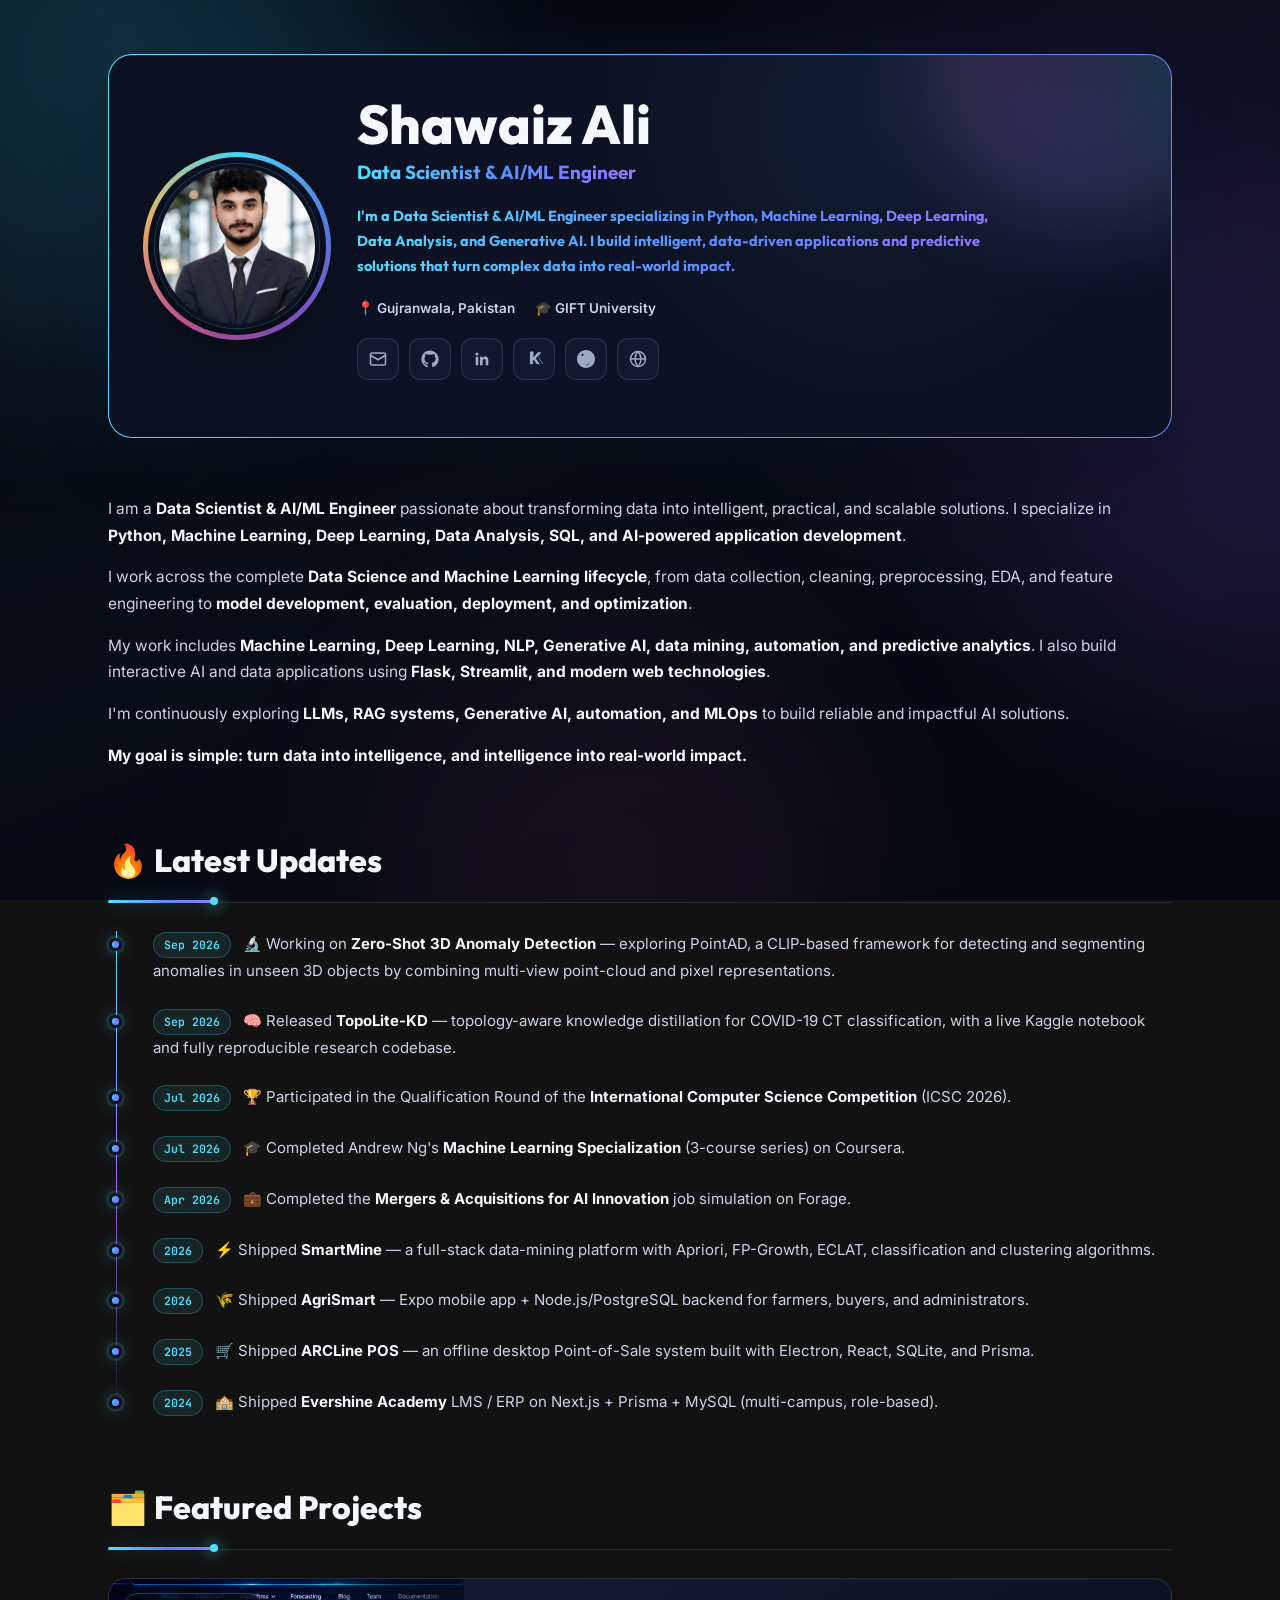
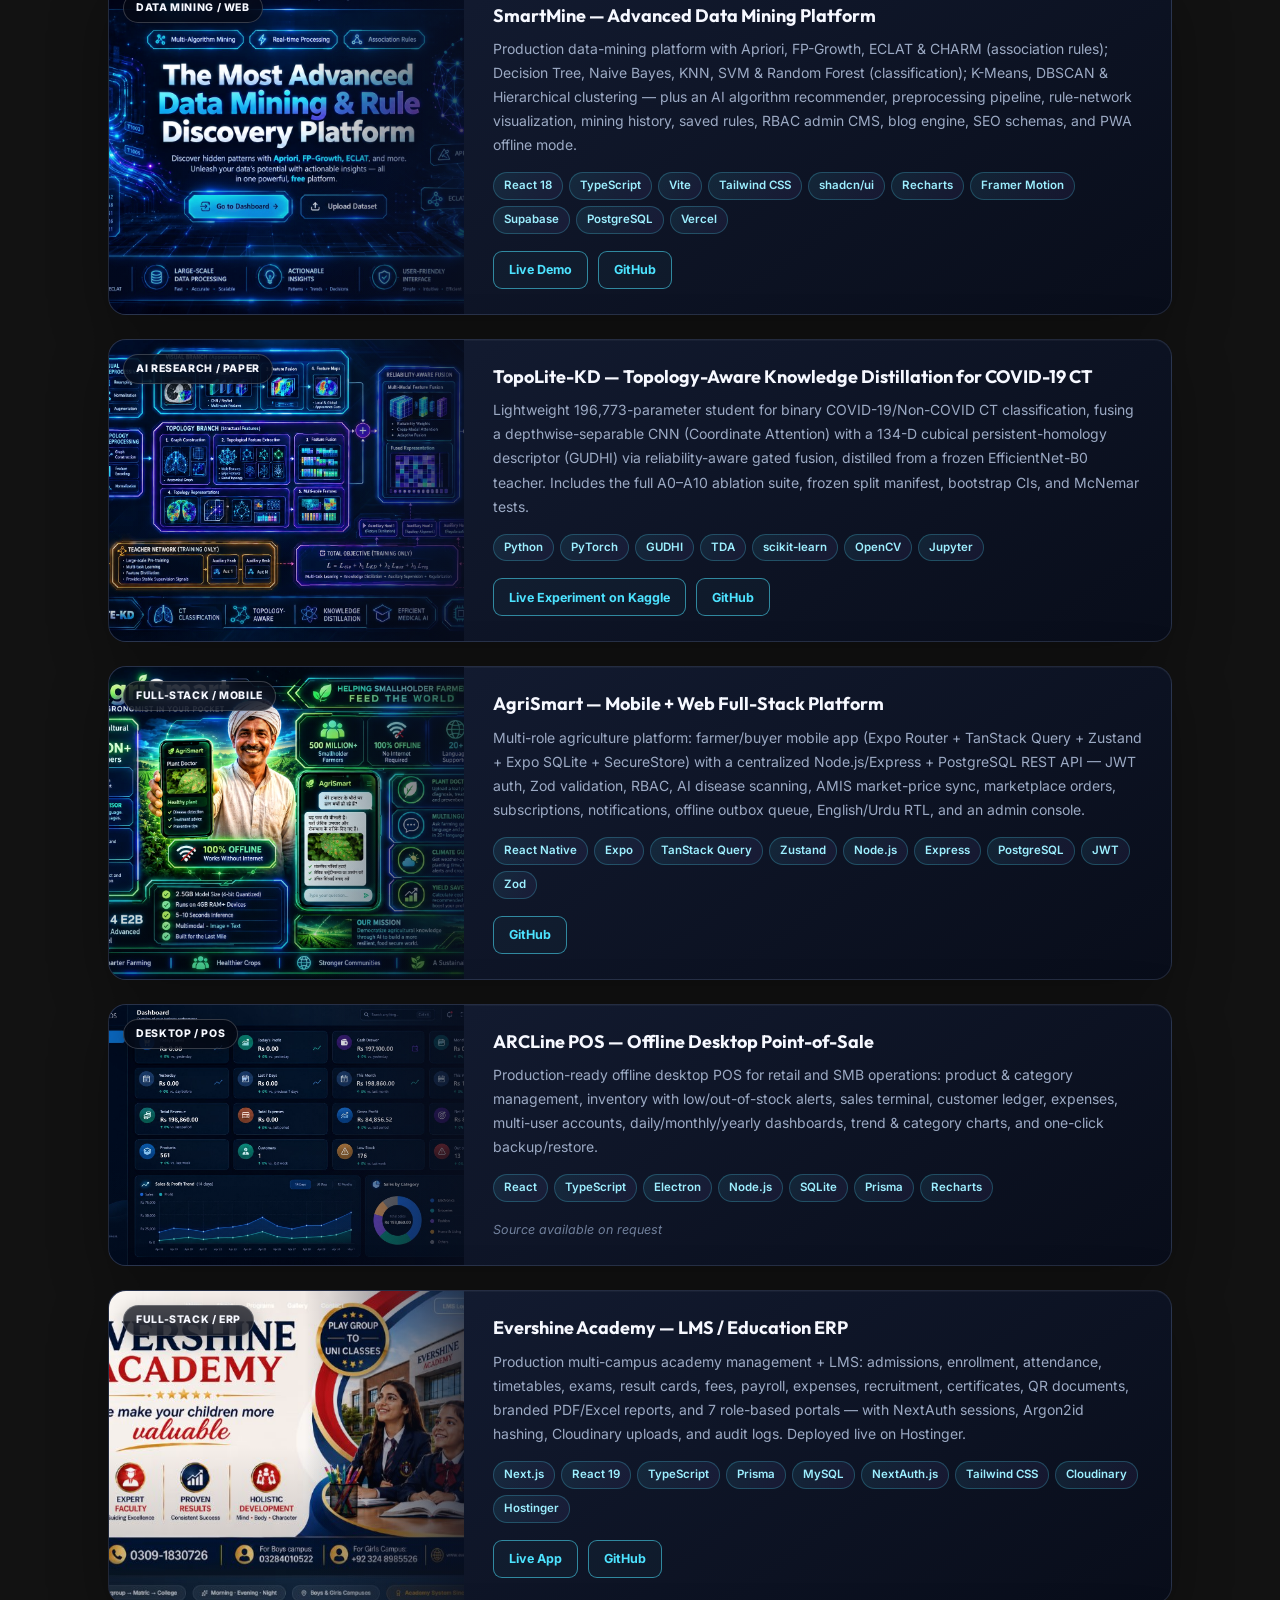
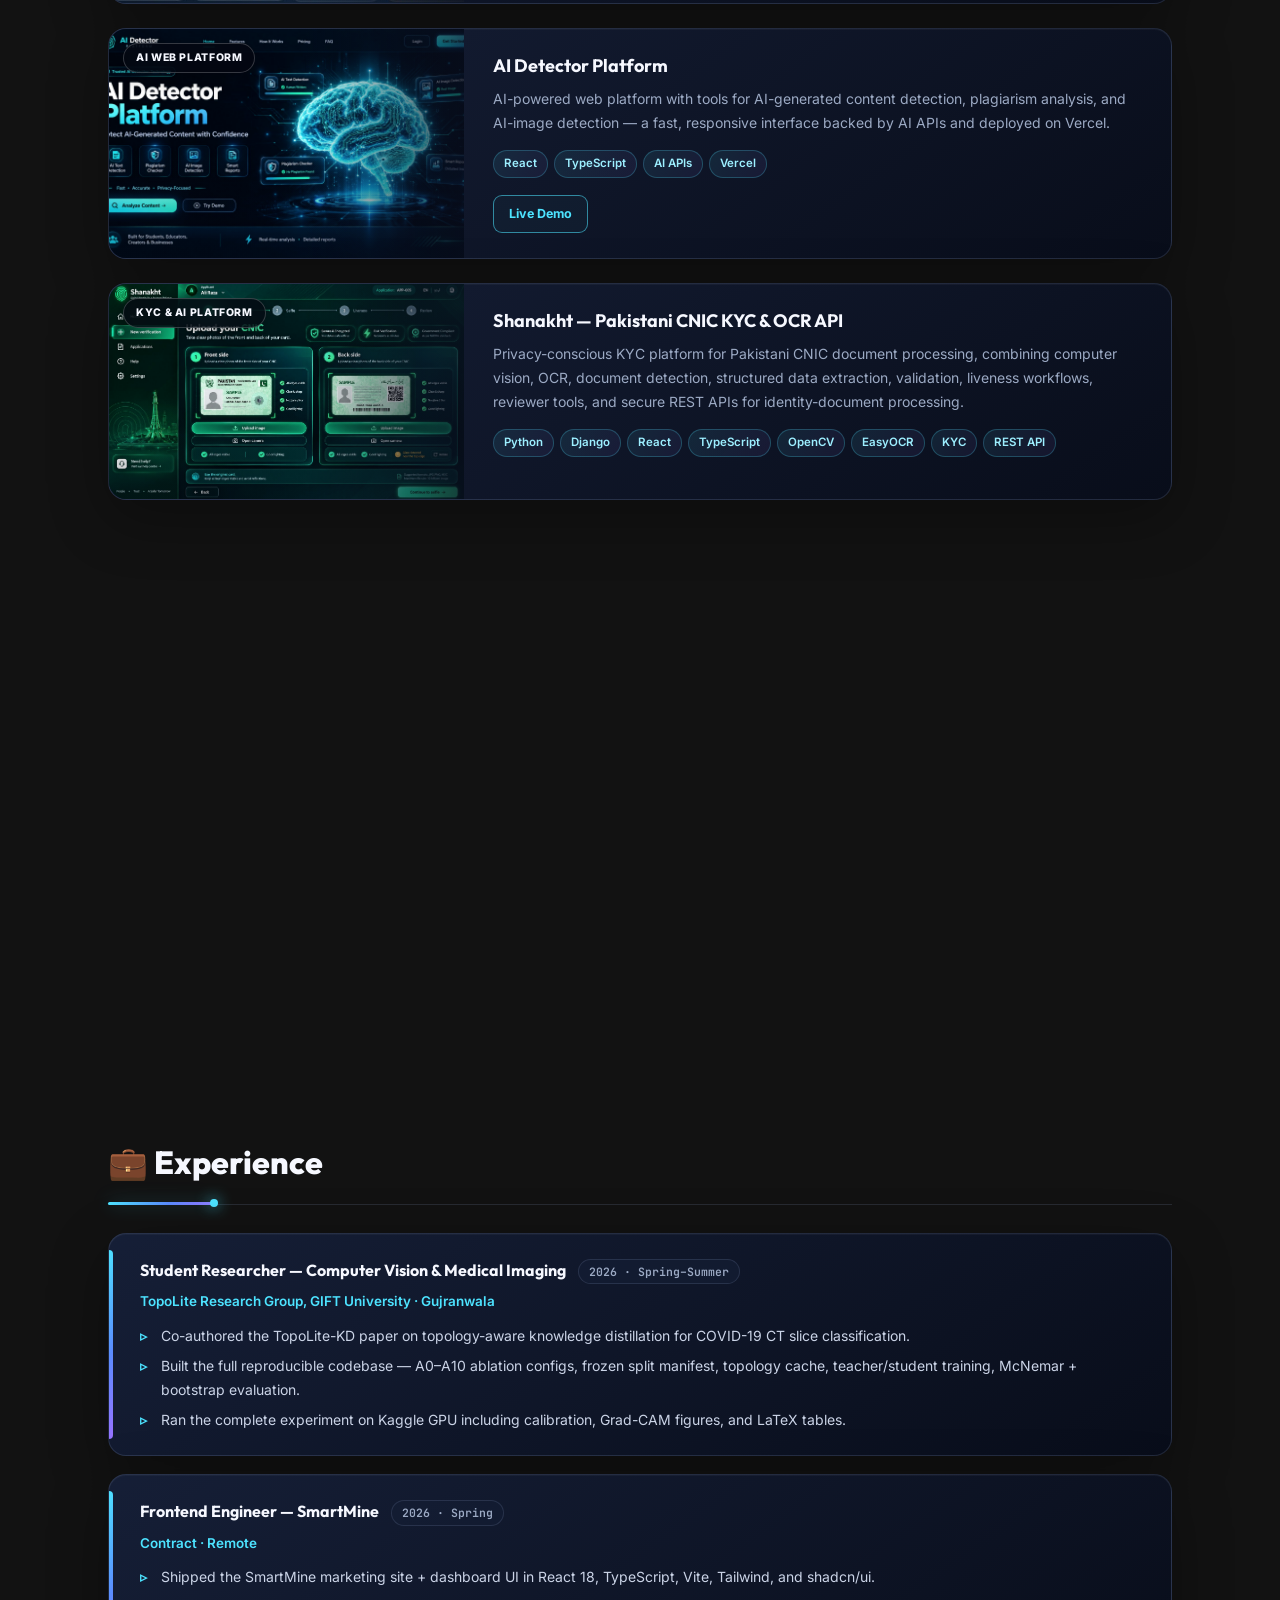
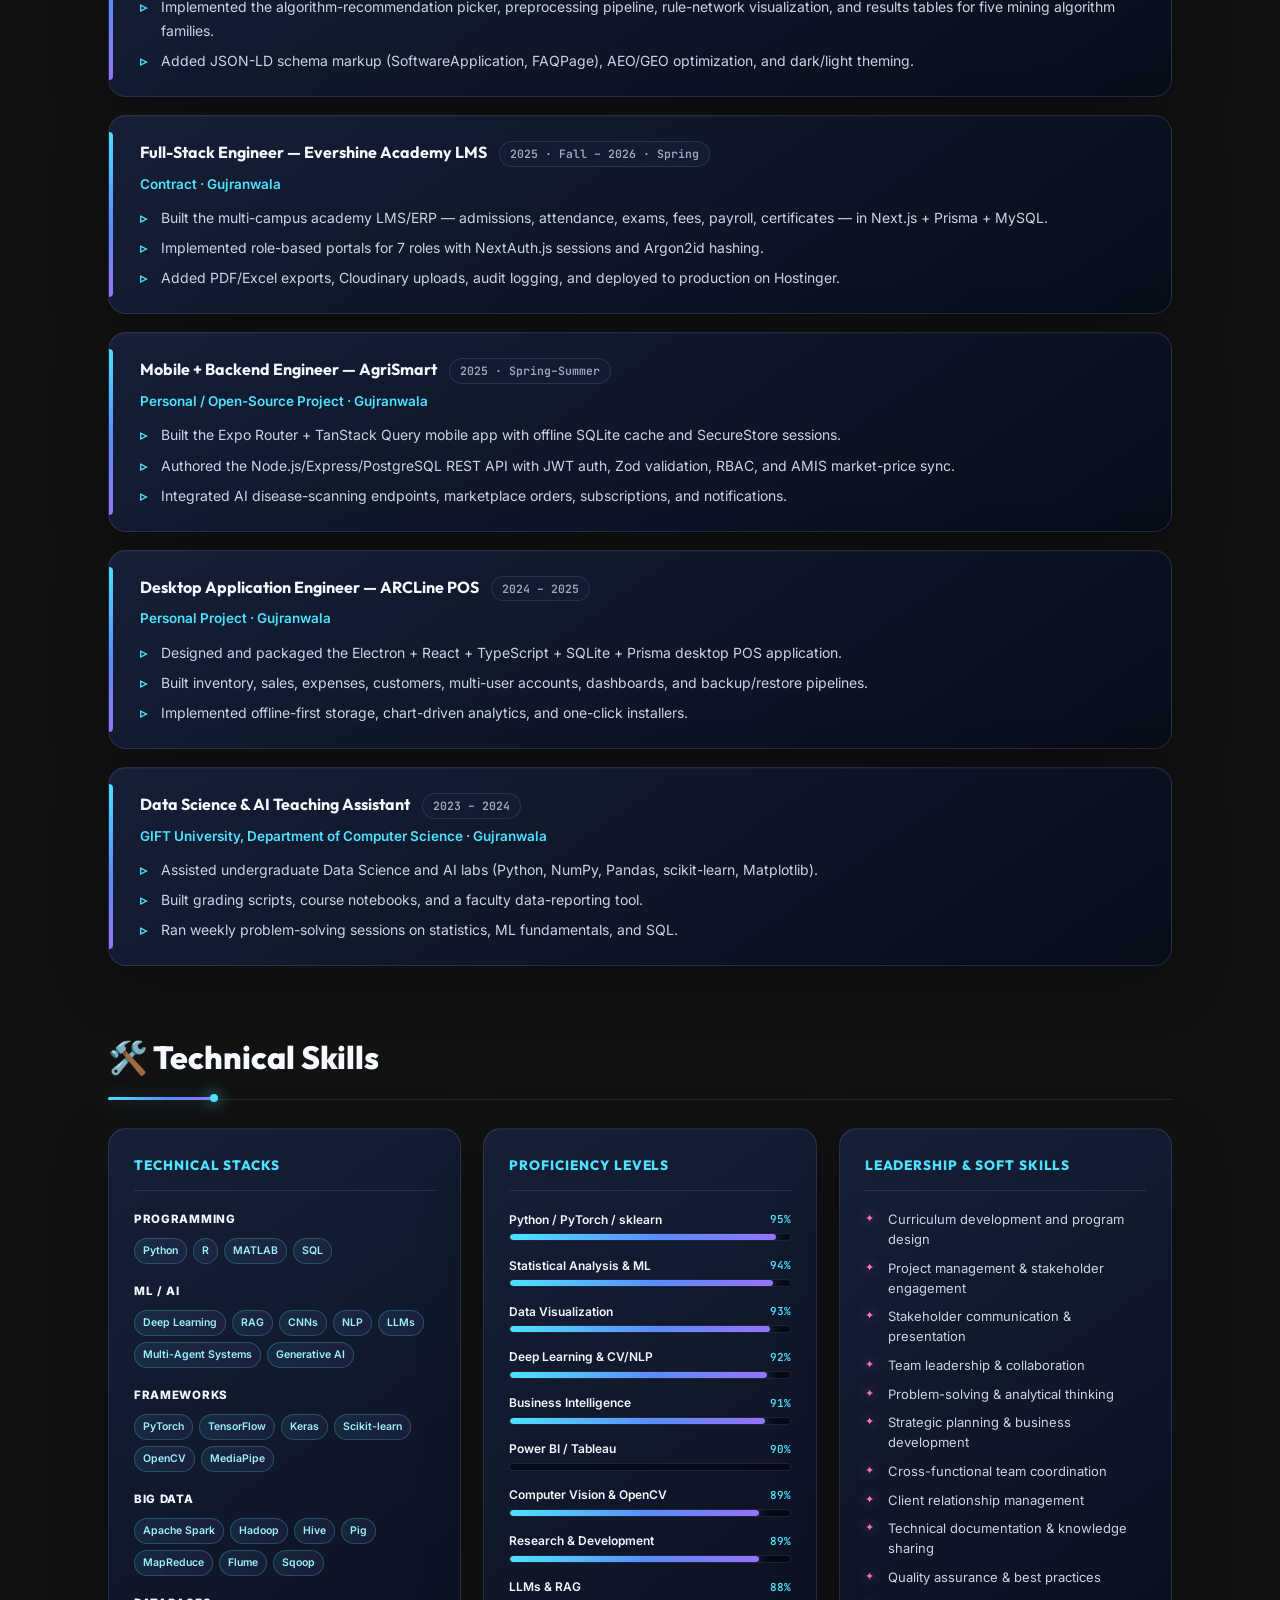
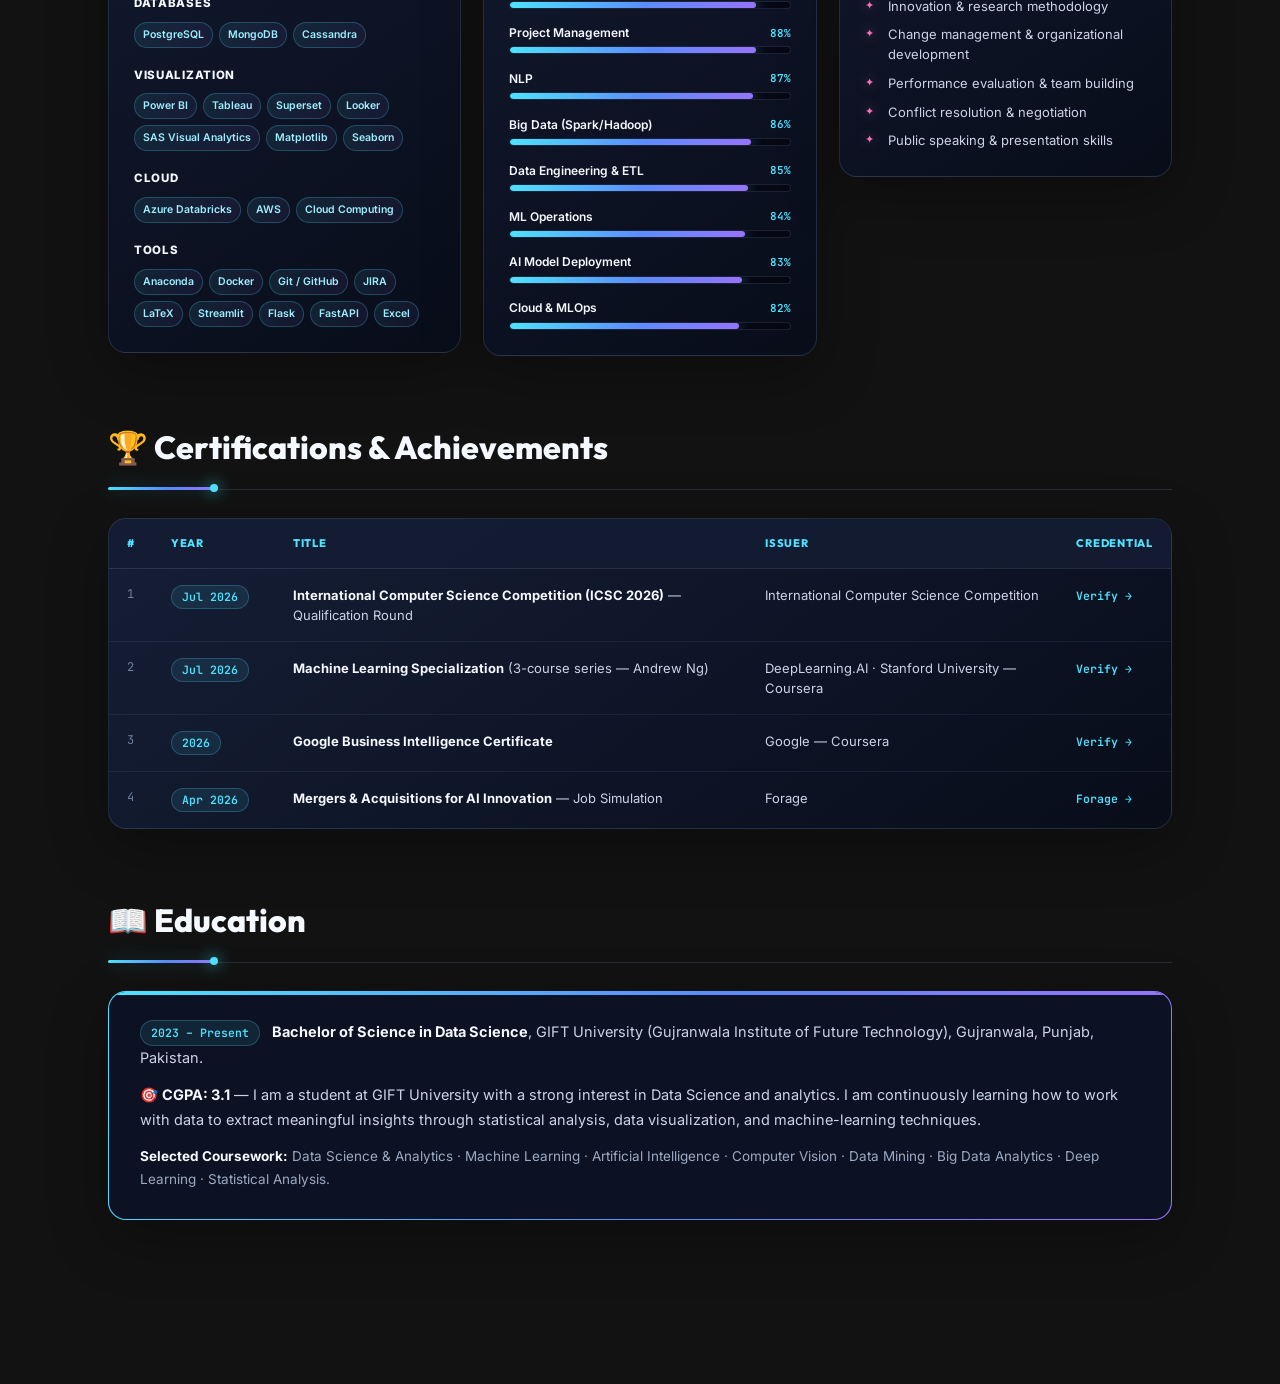
==== commit e3ae9d74: "Update index.html" ====
--- a/index.html
+++ b/index.html
@@ -1,11 +1,11 @@
-<!doctype html> 
+<!doctype html>
 <html lang="en" data-theme="dark">
 
 <head>
   <meta charset="utf-8">
   <meta name="viewport" content="width=device-width, initial-scale=1">
 
-  <title>Shawaiz Ali Ã¢ÂÂ Data Scientist &amp; AI/ML Engineer</title>
+  <title>Shawaiz Ali — Data Scientist &amp; AI/ML Engineer</title>
   <meta name="description"
     content="Shawaiz Ali Data Scientist & AI/ML Engineer from Gujranwala, Pakistan. Building data-mining platforms, AI/ML research systems, full-stack apps, and production-ready solutions.">
   <meta name="author" content="Shawaiz Ali">
@@ -13,14 +13,14 @@
 
   <meta property="og:type" content="website">
   <meta property="og:site_name" content="Shawaiz Ali Portfolio">
-  <meta property="og:title" content="Shawaiz Ali Ã¢ÂÂ Data Scientist &amp; AI/ML Engineer">
+  <meta property="og:title" content="Shawaiz Ali — Data Scientist &amp; AI/ML Engineer">
   <meta property="og:description"
     content="Building data-mining platforms, AI research systems, full-stack apps, and production-ready solutions.">
   <meta property="og:url" content="https://profile.shawaiz.site/">
   <meta property="og:image" content="https://profile.shawaiz.site/assets/img/profile.jpg">
 
   <meta name="twitter:card" content="summary">
-  <meta name="twitter:title" content="Shawaiz Ali Data Scientist &amp; AI/ML Engineer">
+  <meta name="twitter:title" content="Shawaiz Ali — Data Scientist &amp; AI/ML Engineer">
   <meta name="twitter:description"
     content="Building data-mining platforms, AI research systems, full-stack apps, and production-ready solutions.">
   <meta name="twitter:image" content="https://profile.shawaiz.site/assets/img/profile.jpg">
@@ -74,21 +74,21 @@
       <div class="hero__inner">
         <div class="hero__avatar">
           <span class="hero__ring" aria-hidden="true"></span>
-          <img src="assets/img/profile.jpg" alt="Portrait of Shawaiz Ali Ã¢ÂÂ Data Scientist and AI/ML Engineer"
+          <img src="assets/img/profile.jpg" alt="Portrait of Shawaiz Ali — Data Scientist and AI/ML Engineer"
             width="683" height="1024">
         </div>
         <div class="hero__meta">
           <h1>Shawaiz Ali</h1>
           <p class="hero__role">Data Scientist &amp; AI/ML Engineer</p>
           <p class="hero__bio hero__role">
-            IÃ¢ÂÂm a <strong>Data Scientist &amp; AI/ML Engineer</strong> specializing in
+            I'm a <strong>Data Scientist &amp; AI/ML Engineer</strong> specializing in
             <strong>Python, Machine Learning, Deep Learning, Data Analysis, and Generative AI</strong>.
             I build <strong>intelligent, data-driven applications and predictive solutions</strong>
             that turn complex data into real-world impact.
           </p>
           <ul class="hero__facts">
-            <li>Ã°ÂÂÂ Gujranwala, Pakistan</li>
-            <li>Ã°ÂÂÂ GIFT University</li>
+            <li>📍 Gujranwala, Pakistan</li>
+            <li>🎓 GIFT University</li>
           </ul>
 
         
@@ -166,7 +166,7 @@
       </p>
 
       <p>
-        IÃ¢ÂÂm continuously exploring <strong>LLMs, RAG systems, Generative AI,
+        I'm continuously exploring <strong>LLMs, RAG systems, Generative AI,
           automation, and MLOps</strong> to build reliable and impactful AI solutions.
       </p>
 
@@ -179,44 +179,44 @@
 
     <!-- ============ LATEST UPDATES ============ -->
     <section class="block reveal" id="news">
-      <h2>Ã°ÂÂÂ¥ Latest Updates</h2>
+      <h2>🔥 Latest Updates</h2>
       <ul class="timeline">
-        <li><em>Sep 2026</em> Ã°ÂÂÂ¬ Working on <strong>Zero-Shot 3D Anomaly Detection</strong> Ã¢ÂÂ exploring PointAD, a CLIP-based framework for detecting and segmenting anomalies in unseen 3D objects by combining multi-view point-cloud and pixel representations.</li>
-        <li><em>Sep 2026</em> Ã°ÂÂ§Â  Released <strong>TopoLite-KD</strong> Ã¢ÂÂ topology-aware knowledge distillation for
+        <li><em>Sep 2026</em> 🔬 Working on <strong>Zero-Shot 3D Anomaly Detection</strong> — exploring PointAD, a CLIP-based framework for detecting and segmenting anomalies in unseen 3D objects by combining multi-view point-cloud and pixel representations.</li>
+        <li><em>Sep 2026</em> 🧠 Released <strong>TopoLite-KD</strong> — topology-aware knowledge distillation for
           COVID-19 CT classification, with a live Kaggle notebook and fully reproducible research codebase.</li>
-        <li><em>Jul 2026</em> Ã°ÂÂÂ Participated in the Qualification Round of the <strong>International Computer Science
+        <li><em>Jul 2026</em> 🏆 Participated in the Qualification Round of the <strong>International Computer Science
             Competition</strong> (ICSC 2026).</li>
-        <li><em>Jul 2026</em> Ã°ÂÂÂ Completed Andrew Ng's <strong>Machine Learning Specialization</strong> (3-course
+        <li><em>Jul 2026</em> 🎓 Completed Andrew Ng's <strong>Machine Learning Specialization</strong> (3-course
           series) on Coursera.</li>
-        <li><em>Apr 2026</em> Ã°ÂÂÂ¼ Completed the <strong>Mergers &amp; Acquisitions for AI Innovation</strong> job
+        <li><em>Apr 2026</em> 💼 Completed the <strong>Mergers &amp; Acquisitions for AI Innovation</strong> job
           simulation on Forage.</li>
-        <li><em>2026</em> Ã¢ÂÂÃ¯Â¸Â Shipped <strong>SmartMine</strong> Ã¢ÂÂ a full-stack data-mining platform with Apriori,
+        <li><em>2026</em> ⚡ Shipped <strong>SmartMine</strong> — a full-stack data-mining platform with Apriori,
           FP-Growth, ECLAT, classification and clustering algorithms.</li>
-        <li><em>2026</em> Ã°ÂÂÂ¾ Shipped <strong>AgriSmart</strong> Ã¢ÂÂ Expo mobile app + Node.js/PostgreSQL backend for
+        <li><em>2026</em> 🌾 Shipped <strong>AgriSmart</strong> — Expo mobile app + Node.js/PostgreSQL backend for
           farmers, buyers, and administrators.</li>
-        <li><em>2025</em> Ã°ÂÂÂ Shipped <strong>ARCLine POS</strong> Ã¢ÂÂ an offline desktop Point-of-Sale system built with
+        <li><em>2025</em> 🛒 Shipped <strong>ARCLine POS</strong> — an offline desktop Point-of-Sale system built with
           Electron, React, SQLite, and Prisma.</li>
-        <li><em>2024</em> Ã°ÂÂÂ« Shipped <strong>Evershine Academy</strong> LMS / ERP on Next.js + Prisma + MySQL
+        <li><em>2024</em> 🏫 Shipped <strong>Evershine Academy</strong> LMS / ERP on Next.js + Prisma + MySQL
           (multi-campus, role-based).</li>
       </ul>
     </section>
 
     <!-- ============ FEATURED PROJECTS ============ -->
     <section class="block reveal" id="projects">
-      <h2>Ã°ÂÂÂÃ¯Â¸Â Featured Projects</h2>
+      <h2>🗂️ Featured Projects</h2>
 
       <article class="paper reveal">
         <div class="paper__media">
           <span class="badge">Data Mining / Web</span>
           <img src="assets/img/projects/smartmine.jpg"
-            alt="SmartMine Ã¢ÂÂ data mining and rule discovery platform landing page" loading="lazy" width="1024"
+            alt="SmartMine — data mining and rule discovery platform landing page" loading="lazy" width="1024"
             height="454">
         </div>
         <div class="paper__body">
-          <h3>SmartMine Ã¢ÂÂ Advanced Data Mining Platform</h3>
+          <h3>SmartMine — Advanced Data Mining Platform</h3>
           <p>Production data-mining platform with Apriori, FP-Growth, ECLAT &amp; CHARM (association rules); Decision
             Tree, Naive Bayes, KNN, SVM &amp; Random Forest (classification); K-Means, DBSCAN &amp; Hierarchical
-            clustering Ã¢ÂÂ plus an AI algorithm recommender, preprocessing pipeline, rule-network visualization, mining
+            clustering — plus an AI algorithm recommender, preprocessing pipeline, rule-network visualization, mining
             history, saved rules, RBAC admin CMS, blog engine, SEO schemas, and PWA offline mode.</p>
           <div class="tags"><span>React 18</span><span>TypeScript</span><span>Vite</span><span>Tailwind
               CSS</span><span>shadcn/ui</span><span>Recharts</span><span>Framer
@@ -234,15 +234,15 @@
         <div class="paper__media">
           <span class="badge">AI Research / Paper</span>
           <img src="assets/img/research/topolite-kd.jpg"
-            alt="TopoLite-KD pipeline architecture Ã¢ÂÂ visual branch, topology branch, reliability-aware fusion and teacher network"
+            alt="TopoLite-KD pipeline architecture — visual branch, topology branch, reliability-aware fusion and teacher network"
             loading="lazy" width="1024" height="594">
         </div>
         <div class="paper__body">
-          <h3>TopoLite-KD Ã¢ÂÂ Topology-Aware Knowledge Distillation for COVID-19 CT</h3>
+          <h3>TopoLite-KD — Topology-Aware Knowledge Distillation for COVID-19 CT</h3>
           <p>Lightweight 196,773-parameter student for binary COVID-19/Non-COVID CT classification, fusing a
             depthwise-separable CNN (Coordinate Attention) with a 134-D cubical persistent-homology descriptor (GUDHI)
             via reliability-aware gated fusion, distilled from a frozen EfficientNet-B0 teacher. Includes the full
-            A0Ã¢ÂÂA10 ablation suite, frozen split manifest, bootstrap CIs, and McNemar tests.</p>
+            A0–A10 ablation suite, frozen split manifest, bootstrap CIs, and McNemar tests.</p>
           <div class="tags">
             <span>Python</span><span>PyTorch</span><span>GUDHI</span><span>TDA</span><span>scikit-learn</span><span>OpenCV</span><span>Jupyter</span>
           </div>
@@ -259,13 +259,13 @@
         <div class="paper__media">
           <span class="badge">Full-Stack / Mobile</span>
           <img src="assets/img/projects/agrismart.jpg"
-            alt="AgriSmart Ã¢ÂÂ AI agronomist mobile app with plant doctor, multilingual advisor, and climate guard"
+            alt="AgriSmart — AI agronomist mobile app with plant doctor, multilingual advisor, and climate guard"
             loading="lazy" width="1024" height="683">
         </div>
         <div class="paper__body">
-          <h3>AgriSmart Ã¢ÂÂ Mobile + Web Full-Stack Platform</h3>
+          <h3>AgriSmart — Mobile + Web Full-Stack Platform</h3>
           <p>Multi-role agriculture platform: farmer/buyer mobile app (Expo Router + TanStack Query + Zustand + Expo
-            SQLite + SecureStore) with a centralized Node.js/Express + PostgreSQL REST API Ã¢ÂÂ JWT auth, Zod validation,
+            SQLite + SecureStore) with a centralized Node.js/Express + PostgreSQL REST API — JWT auth, Zod validation,
             RBAC, AI disease scanning, AMIS market-price sync, marketplace orders, subscriptions, notifications, offline
             outbox queue, English/Urdu RTL, and an admin console.</p>
           <div class="tags"><span>React Native</span><span>Expo</span><span>TanStack
@@ -282,11 +282,11 @@
         <div class="paper__media">
           <span class="badge">Desktop / POS</span>
           <img src="assets/img/projects/arcline-pos.jpg"
-            alt="ARCLine POS Ã¢ÂÂ offline desktop point-of-sale dashboard with sales, profit, and inventory stats"
+            alt="ARCLine POS — offline desktop point-of-sale dashboard with sales, profit, and inventory stats"
             loading="lazy" width="1024" height="522">
         </div>
         <div class="paper__body">
-          <h3>ARCLine POS Ã¢ÂÂ Offline Desktop Point-of-Sale</h3>
+          <h3>ARCLine POS — Offline Desktop Point-of-Sale</h3>
           <p>Production-ready offline desktop POS for retail and SMB operations: product &amp; category management,
             inventory with low/out-of-stock alerts, sales terminal, customer ledger, expenses, multi-user accounts,
             daily/monthly/yearly dashboards, trend &amp; category charts, and one-click backup/restore.</p>
@@ -301,14 +301,14 @@
         <div class="paper__media">
           <span class="badge">Full-Stack / ERP</span>
           <img src="assets/img/projects/evershine.jpg"
-            alt="Evershine Academy Ã¢ÂÂ multi-campus academy management system landing page" loading="lazy" width="1024"
+            alt="Evershine Academy — multi-campus academy management system landing page" loading="lazy" width="1024"
             height="449">
         </div>
         <div class="paper__body">
-          <h3>Evershine Academy Ã¢ÂÂ LMS / Education ERP</h3>
+          <h3>Evershine Academy — LMS / Education ERP</h3>
           <p>Production multi-campus academy management + LMS: admissions, enrollment, attendance, timetables, exams,
             result cards, fees, payroll, expenses, recruitment, certificates, QR documents, branded PDF/Excel reports,
-            and 7 role-based portals Ã¢ÂÂ with NextAuth sessions, Argon2id hashing, Cloudinary uploads, and audit logs.
+            and 7 role-based portals — with NextAuth sessions, Argon2id hashing, Cloudinary uploads, and audit logs.
             Deployed live on Hostinger.</p>
           <div class="tags"><span>Next.js</span><span>React
               19</span><span>TypeScript</span><span>Prisma</span><span>MySQL</span><span>NextAuth.js</span><span>Tailwind
@@ -326,13 +326,13 @@
         <div class="paper__media">
           <span class="badge">AI Web Platform</span>
           <img src="assets/img/projects/ai-detector.jpg"
-            alt="AI Detector Platform Ã¢ÂÂ AI content, plagiarism and image detection tools" loading="lazy" width="1200"
+            alt="AI Detector Platform — AI content, plagiarism and image detection tools" loading="lazy" width="1200"
             height="750">
         </div>
         <div class="paper__body">
           <h3>AI Detector Platform</h3>
           <p>AI-powered web platform with tools for AI-generated content detection, plagiarism analysis, and AI-image
-            detection Ã¢ÂÂ a fast, responsive interface backed by AI APIs and deployed on Vercel.</p>
+            detection — a fast, responsive interface backed by AI APIs and deployed on Vercel.</p>
           <div class="tags"><span>React</span><span>TypeScript</span><span>AI APIs</span><span>Vercel</span></div>
           <p class="links">
             <a href="https://ai-detector-shawaiz.vercel.app/" target="_blank" rel="noopener noreferrer"><strong>Live
@@ -348,14 +348,14 @@
       <span class="badge">KYC & AI Platform</span>
       <img
         src="assets/img/projects/kyc.jpg"
-        alt="Shanakht Ã¢ÂÂ Pakistani CNIC KYC, OCR and document processing platform"
+        alt="Shanakht — Pakistani CNIC KYC, OCR and document processing platform"
         loading="lazy"
         width="1200"
         height="750">
     </div>
   
     <div class="paper__body">
-      <h3>Shanakht Ã¢ÂÂ Pakistani CNIC KYC & OCR API</h3>
+      <h3>Shanakht — Pakistani CNIC KYC & OCR API</h3>
         
       <p>
         Privacy-conscious KYC platform for Pakistani CNIC document processing,
@@ -397,7 +397,7 @@
 
     <!-- ============ RESEARCH ============ -->
     <section class="block reveal" id="research">
-      <h2>Ã°ÂÂÂ Research</h2>
+      <h2>🎓 Research</h2>
       <article class="paper paper--wide reveal">
         <div class="paper__media">
           <span class="badge">Research</span>
@@ -406,13 +406,13 @@
         </div>
         <div class="paper__body">
           <h3>TopoLite-KD: Efficient Topology-Aware Knowledge Distillation for COVID-19 CT Slice Classification</h3>
-          <p class="research__authors"><strong>Authors:</strong> Ibadat Ali ÃÂ· Shawaiz Ali ÃÂ· Muhammad Abdullah ÃÂ· Muhammad
+          <p class="research__authors"><strong>Authors:</strong> Ibadat Ali · Shawaiz Ali · Muhammad Abdullah · Muhammad
             Usama</p>
-          <p class="research__venue"><em>Department of Computer Science, GIFT University, Gujranwala, Pakistan Ã¢ÂÂ
+          <p class="research__venue"><em>Department of Computer Science, GIFT University, Gujranwala, Pakistan —
               2026</em></p>
           <p>Binary CT classification recipe combining a depthwise-separable visual encoder, a fixed 134-D
             persistent-homology descriptor, reliability-aware gated fusion, and supervised response-based distillation
-            from a frozen EfficientNet-B0 teacher. Frozen split, 12-config ablation suite (A0Ã¢ÂÂA10), bootstrap CIs and
+            from a frozen EfficientNet-B0 teacher. Frozen split, 12-config ablation suite (A0–A10), bootstrap CIs and
             paired McNemar tests.</p>
           <p class="links">
             <a href="https://www.kaggle.com/code/ibadatali/topokd-research-finalv" target="_blank"
@@ -426,23 +426,23 @@
 
     <!-- ============ EXPERIENCE ============ -->
     <section class="block reveal" id="experience">
-      <h2>Ã°ÂÂÂ« Experience</h2>
+      <h2>💼 Experience</h2>
       <ul class="exp-list">
         <li class="reveal">
-          <strong>Student Researcher Ã¢ÂÂ Computer Vision &amp; Medical Imaging</strong> <em>2026 ÃÂ· SpringÃ¢ÂÂSummer</em><br>
-          <span class="exp-org">TopoLite Research Group, GIFT University ÃÂ· Gujranwala</span>
+          <strong>Student Researcher — Computer Vision &amp; Medical Imaging</strong> <em>2026 · Spring–Summer</em><br>
+          <span class="exp-org">TopoLite Research Group, GIFT University · Gujranwala</span>
           <ul>
             <li>Co-authored the TopoLite-KD paper on topology-aware knowledge distillation for COVID-19 CT slice
               classification.</li>
-            <li>Built the full reproducible codebase Ã¢ÂÂ A0Ã¢ÂÂA10 ablation configs, frozen split manifest, topology cache,
+            <li>Built the full reproducible codebase — A0–A10 ablation configs, frozen split manifest, topology cache,
               teacher/student training, McNemar + bootstrap evaluation.</li>
             <li>Ran the complete experiment on Kaggle GPU including calibration, Grad-CAM figures, and LaTeX tables.
             </li>
           </ul>
         </li>
         <li class="reveal">
-          <strong>Frontend Engineer Ã¢ÂÂ SmartMine</strong> <em>2026 ÃÂ· Spring</em><br>
-          <span class="exp-org">Contract ÃÂ· Remote</span>
+          <strong>Frontend Engineer — SmartMine</strong> <em>2026 · Spring</em><br>
+          <span class="exp-org">Contract · Remote</span>
           <ul>
             <li>Shipped the SmartMine marketing site + dashboard UI in React 18, TypeScript, Vite, Tailwind, and
               shadcn/ui.</li>
@@ -453,10 +453,10 @@
           </ul>
         </li>
         <li class="reveal">
-          <strong>Full-Stack Engineer Ã¢ÂÂ Evershine Academy LMS</strong> <em>2025 ÃÂ· Fall Ã¢ÂÂ 2026 ÃÂ· Spring</em><br>
-          <span class="exp-org">Contract ÃÂ· Gujranwala</span>
+          <strong>Full-Stack Engineer — Evershine Academy LMS</strong> <em>2025 · Fall – 2026 · Spring</em><br>
+          <span class="exp-org">Contract · Gujranwala</span>
           <ul>
-            <li>Built the multi-campus academy LMS/ERP Ã¢ÂÂ admissions, attendance, exams, fees, payroll, certificates Ã¢ÂÂ in
+            <li>Built the multi-campus academy LMS/ERP — admissions, attendance, exams, fees, payroll, certificates — in
               Next.js + Prisma + MySQL.</li>
             <li>Implemented role-based portals for 7 roles with NextAuth.js sessions and Argon2id hashing.</li>
             <li>Added PDF/Excel exports, Cloudinary uploads, audit logging, and deployed to production on Hostinger.
@@ -464,8 +464,8 @@
           </ul>
         </li>
         <li class="reveal">
-          <strong>Mobile + Backend Engineer Ã¢ÂÂ AgriSmart</strong> <em>2025 ÃÂ· SpringÃ¢ÂÂSummer</em><br>
-          <span class="exp-org">Personal / Open-Source Project ÃÂ· Gujranwala</span>
+          <strong>Mobile + Backend Engineer — AgriSmart</strong> <em>2025 · Spring–Summer</em><br>
+          <span class="exp-org">Personal / Open-Source Project · Gujranwala</span>
           <ul>
             <li>Built the Expo Router + TanStack Query mobile app with offline SQLite cache and SecureStore sessions.
             </li>
@@ -475,8 +475,8 @@
           </ul>
         </li>
         <li class="reveal">
-          <strong>Desktop Application Engineer Ã¢ÂÂ ARCLine POS</strong> <em>2024 Ã¢ÂÂ 2025</em><br>
-          <span class="exp-org">Personal Project ÃÂ· Gujranwala</span>
+          <strong>Desktop Application Engineer — ARCLine POS</strong> <em>2024 – 2025</em><br>
+          <span class="exp-org">Personal Project · Gujranwala</span>
           <ul>
             <li>Designed and packaged the Electron + React + TypeScript + SQLite + Prisma desktop POS application.</li>
             <li>Built inventory, sales, expenses, customers, multi-user accounts, dashboards, and backup/restore
@@ -485,8 +485,8 @@
           </ul>
         </li>
         <li class="reveal">
-          <strong>Data Science &amp; AI Teaching Assistant</strong> <em>2023 Ã¢ÂÂ 2024</em><br>
-          <span class="exp-org">GIFT University, Department of Computer Science ÃÂ· Gujranwala</span>
+          <strong>Data Science &amp; AI Teaching Assistant</strong> <em>2023 – 2024</em><br>
+          <span class="exp-org">GIFT University, Department of Computer Science · Gujranwala</span>
           <ul>
             <li>Assisted undergraduate Data Science and AI labs (Python, NumPy, Pandas, scikit-learn, Matplotlib).</li>
             <li>Built grading scripts, course notebooks, and a faculty data-reporting tool.</li>
@@ -498,10 +498,10 @@
 
     <!-- ============ TECHNICAL SKILLS (3-column like reference) ============ -->
     <section class="block reveal" id="skills">
-      <h2>Ã°ÂÂÂ Ã¯Â¸Â Technical Skills</h2>
+      <h2>🛠️ Technical Skills</h2>
 
       <div class="skills-3col">
-        <!-- Column 1 ÃÂ· Technical Stacks -->
+        <!-- Column 1 · Technical Stacks -->
         <div class="skills-col reveal">
           <h3 class="col-title">Technical Stacks</h3>
           <div class="stack-group">
@@ -547,7 +547,7 @@
           </div>
         </div>
 
-        <!-- Column 2 ÃÂ· Proficiency Levels -->
+        <!-- Column 2 · Proficiency Levels -->
         <div class="skills-col reveal">
           <h3 class="col-title">Proficiency Levels</h3>
           <div class="bars">
@@ -586,7 +586,7 @@
           </div>
         </div>
 
-        <!-- Column 3 ÃÂ· Leadership & Soft Skills -->
+        <!-- Column 3 · Leadership & Soft Skills -->
         <div class="skills-col reveal">
           <h3 class="col-title">Leadership &amp; Soft Skills</h3>
           <ul class="soft-list">
@@ -612,7 +612,7 @@
 
     <!-- ============ CERTIFICATIONS (table, like reference) ============ -->
     <section class="block reveal" id="certifications">
-      <h2>Ã°ÂÂÂÃ¯Â¸Â Certifications &amp; Achievements</h2>
+      <h2>🏆 Certifications &amp; Achievements</h2>
       <div class="table-wrap reveal">
         <table class="certs-table">
           <thead>
@@ -628,35 +628,35 @@
             <tr>
               <td>1</td>
               <td><span class="yr">Jul 2026</span></td>
-              <td><strong>International Computer Science Competition (ICSC 2026)</strong> Ã¢ÂÂ Qualification Round</td>
+              <td><strong>International Computer Science Competition (ICSC 2026)</strong> — Qualification Round</td>
               <td>International Computer Science Competition</td>
               <td><a class="verify"
                   href="https://icscompetition.org/c/Certificate-QR-2026-1037FAE943EB-9039ede33fcbb1b33e0ddf9a97033700.pdf"
-                  target="_blank" rel="noopener noreferrer">Verify Ã¢ÂÂ</a></td>
+                  target="_blank" rel="noopener noreferrer">Verify →</a></td>
             </tr>
             <tr>
               <td>2</td>
               <td><span class="yr">Jul 2026</span></td>
-              <td><strong>Machine Learning Specialization</strong> (3-course series Ã¢ÂÂ Andrew Ng)</td>
-              <td>DeepLearning.AI ÃÂ· Stanford University Ã¢ÂÂ Coursera</td>
+              <td><strong>Machine Learning Specialization</strong> (3-course series — Andrew Ng)</td>
+              <td>DeepLearning.AI · Stanford University — Coursera</td>
               <td><a class="verify" href="https://coursera.org/share/d47f27a0f2040377fe042c78d7241b4b" target="_blank"
-                  rel="noopener noreferrer">Verify Ã¢ÂÂ</a></td>
+                  rel="noopener noreferrer">Verify →</a></td>
             </tr>
             <tr>
               <td>3</td>
               <td><span class="yr">2026</span></td>
               <td><strong>Google Business Intelligence Certificate</strong></td>
-              <td>Google Ã¢ÂÂ Coursera</td>
+              <td>Google — Coursera</td>
               <td><a class="verify" href="https://coursera.org/share/abf97910627017f79221d00696082b82" target="_blank"
-                  rel="noopener noreferrer">Verify Ã¢ÂÂ</a></td>
+                  rel="noopener noreferrer">Verify →</a></td>
             </tr>
             <tr>
               <td>4</td>
               <td><span class="yr">Apr 2026</span></td>
-              <td><strong>Mergers &amp; Acquisitions for AI Innovation</strong> Ã¢ÂÂ Job Simulation</td>
+              <td><strong>Mergers &amp; Acquisitions for AI Innovation</strong> — Job Simulation</td>
               <td>Forage</td>
               <td><a class="verify" href="https://www.theforage.com/" target="_blank" rel="noopener noreferrer">Forage
-                  Ã¢ÂÂ</a></td>
+                  →</a></td>
             </tr>
           </tbody>
         </table>
@@ -665,17 +665,17 @@
 
     <!-- ============ EDUCATION ============ -->
     <section class="block reveal" id="education">
-      <h2>Ã°ÂÂÂ Education</h2>
+      <h2>📖 Education</h2>
       <div class="edu-card reveal">
         <p>
-          <em class="yr">2023 Ã¢ÂÂ Present</em> <strong>Bachelor of Science in Data Science</strong>,
+          <em class="yr">2023 – Present</em> <strong>Bachelor of Science in Data Science</strong>,
           GIFT University (Gujranwala Institute of Future Technology), Gujranwala, Punjab, Pakistan.
         </p>
-        <p>Ã°ÂÂÂ¢ <strong>CGPA: 3.1</strong> Ã¢ÂÂ I am a student at GIFT University with a strong interest in Data Science and
+        <p>🎯 <strong>CGPA: 3.1</strong> — I am a student at GIFT University with a strong interest in Data Science and
           analytics. I am continuously learning how to work with data to extract meaningful insights through statistical
           analysis, data visualization, and machine-learning techniques.</p>
-        <p class="courses"><strong>Selected Coursework:</strong> Data Science &amp; Analytics ÃÂ· Machine Learning ÃÂ·
-          Artificial Intelligence ÃÂ· Computer Vision ÃÂ· Data Mining ÃÂ· Big Data Analytics ÃÂ· Deep Learning ÃÂ· Statistical
+        <p class="courses"><strong>Selected Coursework:</strong> Data Science &amp; Analytics · Machine Learning ·
+          Artificial Intelligence · Computer Vision · Data Mining · Big Data Analytics · Deep Learning · Statistical
           Analysis.</p>
       </div>
     </section>
